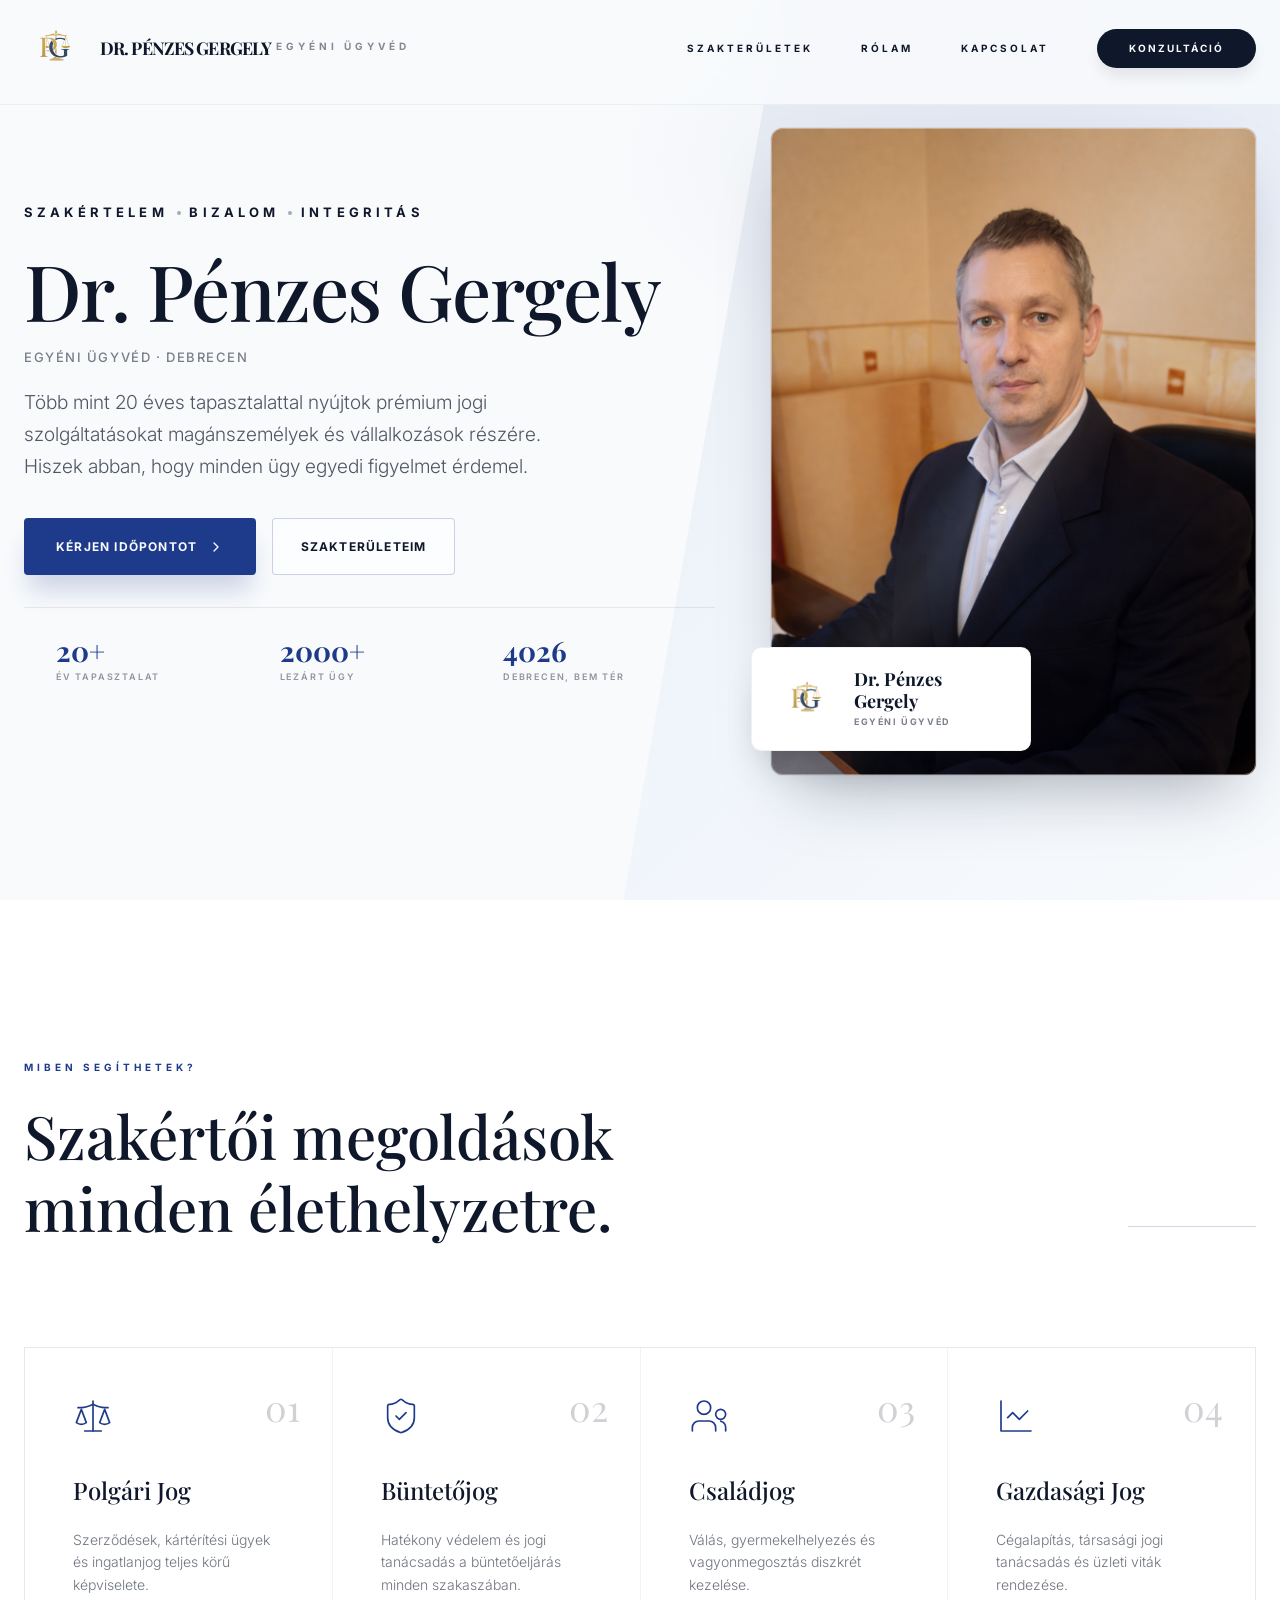
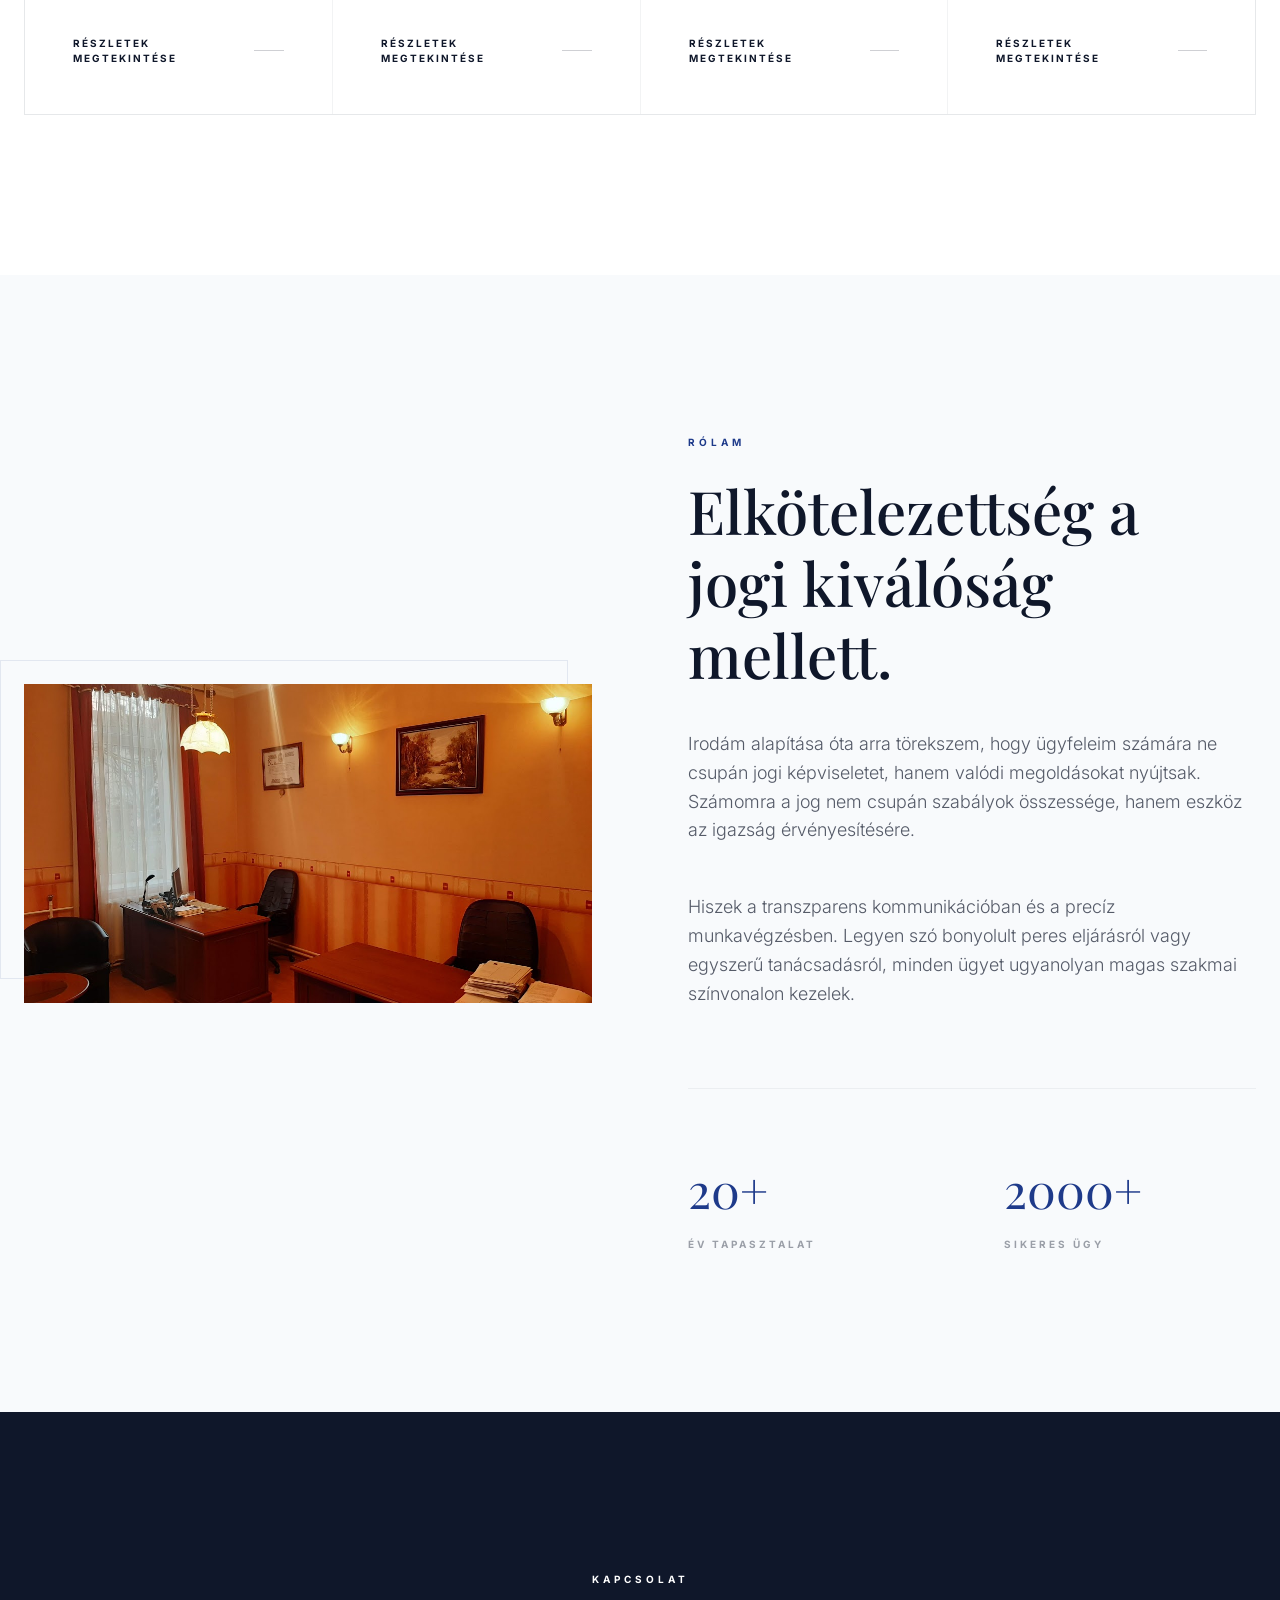
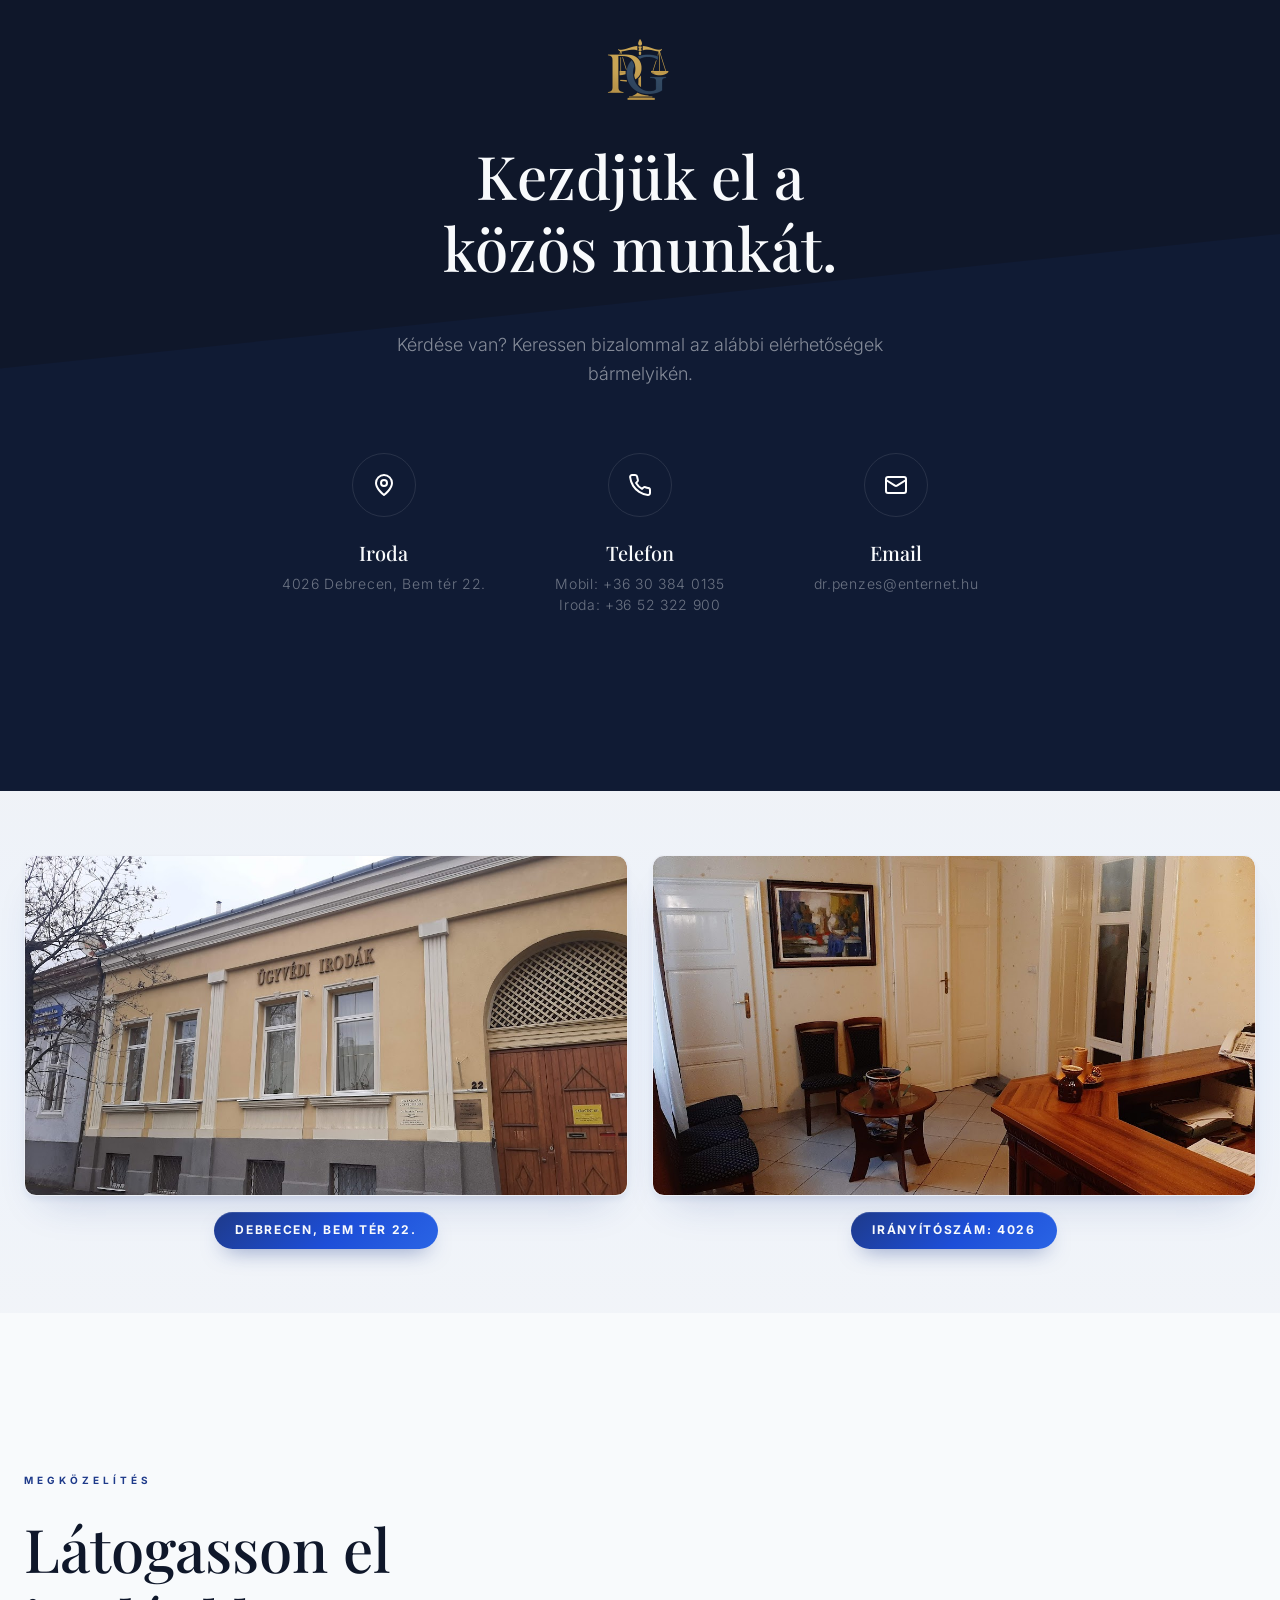
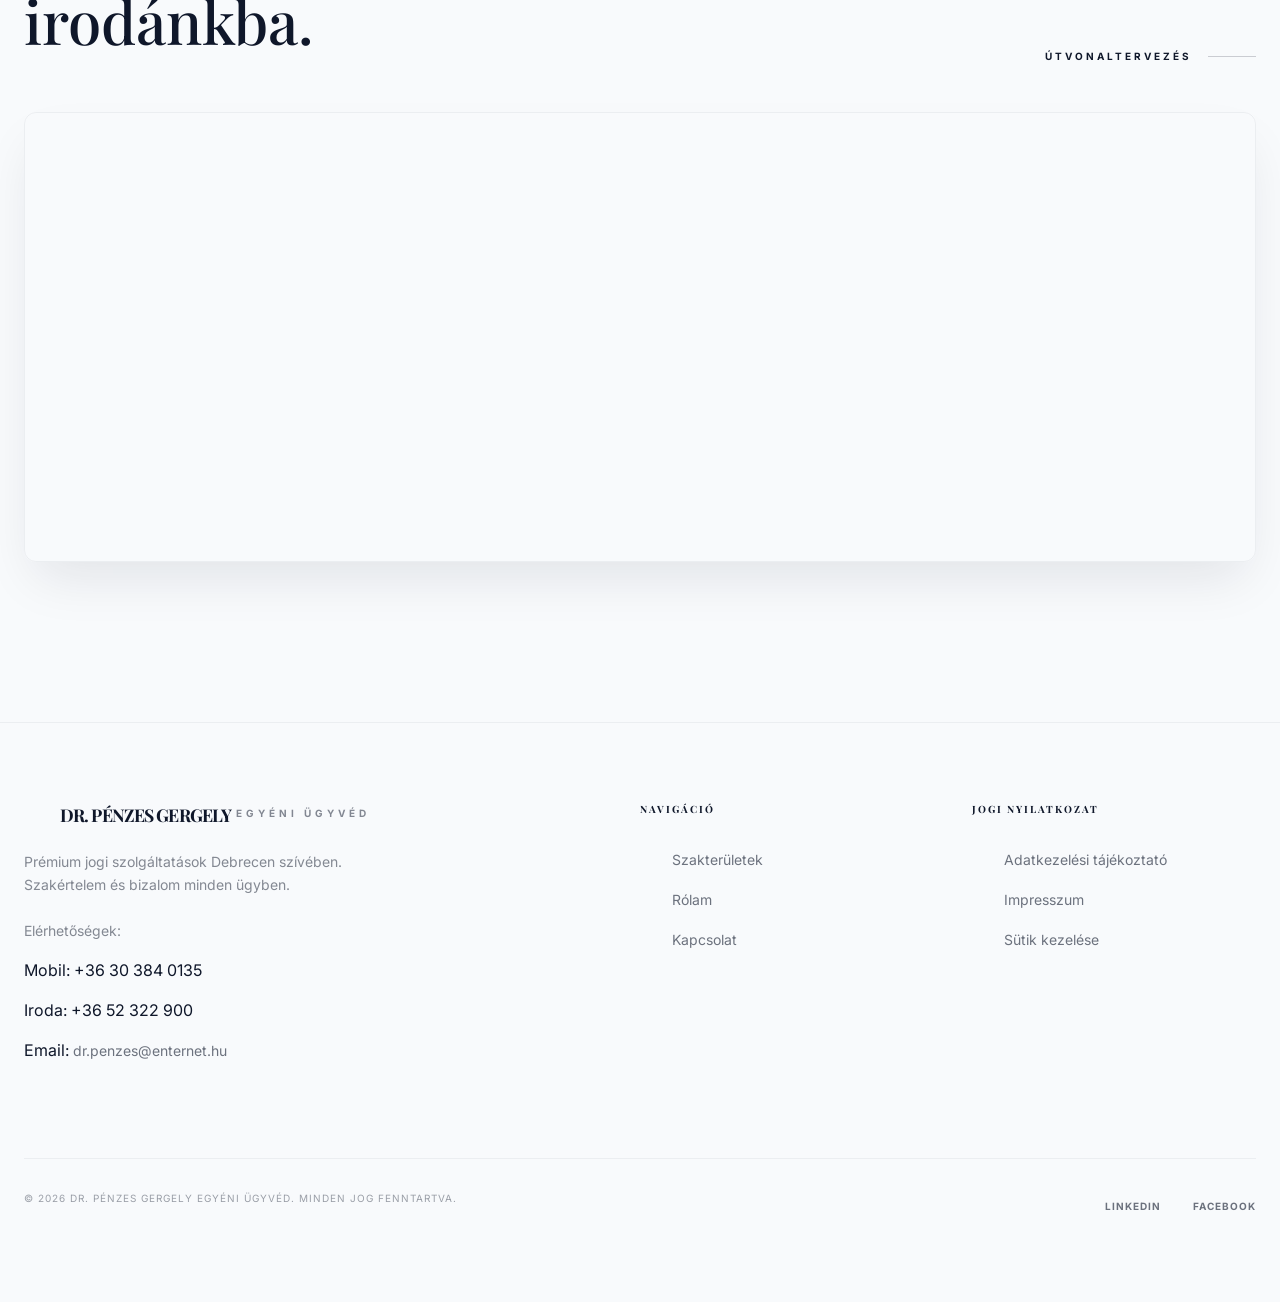
==== index.html @ ba93da78 "Update index.html" ====
<!doctype html>
<html lang="hu">

<head>
  <meta charset="UTF-8" />
  <meta name="viewport" content="width=device-width, initial-scale=1.0" />
  <title>Dr. Pénzes Gergely egyéni ügyvéd</title>
  <link rel="icon" type="image/x-icon" href="./img/favicon.png">
  <link href="https://cdn.jsdelivr.net/npm/bootstrap@5.3.8/dist/css/bootstrap.min.css" rel="stylesheet"
    integrity="sha384-sRIl4kxILFvY47J16cr9ZwB07vP4J8+LH7qKQnuqkuIAvNWLzeN8tE5YBujZqJLB" crossorigin="anonymous">
  <link rel="stylesheet" href="src/index.css">
</head>

<body>
  <nav class="navbar">
    <div class="container navbar-container">
      <a href="./index.html">
        <div class="logo">
          <div class="logo-icon">
            <img src="./img/logo.png" alt="" width="64px;" style="border-radius: 50px;">
          </div>
          <div class="logo-text">
            <span class="logo-name">Dr. Pénzes Gergely</span>
            <span class="logo-sub">Egyéni ügyvéd</span>
          </div>
        </div>
      </a>

      <!-- Desktop Menu -->
      <div class="nav-links">
        <a href="#szakterületek" class="nav-link">Szakterületek</a>
        <a href="#rólam" class="nav-link">Rólam</a>
        <a href="#kapcsolat" class="nav-link">Kapcsolat</a>
        <a href="#kapcsolat" class="btn-consult">Konzultáció</a>
      </div>

      <!-- Mobile Toggle -->
      <button type="button" id="mobile-menu-toggle" class="mobile-toggle" aria-controls="mobile-menu"
        aria-expanded="false" aria-label="Menü megnyitása">
        <span class="mobile-toggle-icons" aria-hidden="true">
          <svg id="menu-icon" xmlns="http://www.w3.org/2000/svg" width="24" height="24" viewBox="0 0 24 24" fill="none"
            stroke="currentColor" stroke-width="2" stroke-linecap="round" stroke-linejoin="round"
            class="lucide lucide-menu mobile-toggle-icon">
            <line x1="4" x2="20" y1="12" y2="12" />
            <line x1="4" x2="20" y1="6" y2="6" />
            <line x1="4" x2="20" y1="18" y2="18" />
          </svg>
          <svg id="close-icon" xmlns="http://www.w3.org/2000/svg" width="24" height="24" viewBox="0 0 24 24" fill="none"
            stroke="currentColor" stroke-width="2" stroke-linecap="round" stroke-linejoin="round"
            class="lucide lucide-x mobile-toggle-icon hidden">
            <path d="M18 6 6 18" />
            <path d="m6 6 12 12" />
          </svg>
        </span>
      </button>
    </div>

    <!-- Mobile Menu -->
    <div id="mobile-menu" class="mobile-menu" aria-label="Mobil navigáció">
      <a href="#szakterületek" class="mobile-nav-link">Szakterületek</a>
      <a href="#rólam" class="mobile-nav-link">Rólam</a>
      <a href="#kapcsolat" class="mobile-nav-link">Kapcsolat</a>
      <a href="#kapcsolat" class="btn-mobile-consult">Konzultáció</a>
    </div>
  </nav>

  <main>
    <!-- Hero -->
    <section class="hero" aria-labelledby="hero-heading">
      <div class="hero-bg-accent" aria-hidden="true"></div>
      <div class="hero-gradient" aria-hidden="true"></div>
      <div class="container hero-wrap">
        <div class="hero-grid">
          <div class="hero-content-inner">
            <span class="hero-tagline">
              <span class="hero-tagline-item">Szakértelem</span>
              <span class="hero-tagline-sep" aria-hidden="true"></span>
              <span class="hero-tagline-item">Bizalom</span>
              <span class="hero-tagline-sep" aria-hidden="true"></span>
              <span class="hero-tagline-item">Integritás</span>
            </span>
            <h1 class="hero-title" id="hero-heading">
              Dr. Pénzes Gergely
            </h1>
            <p class="hero-role">Egyéni ügyvéd · Debrecen</p>
            <p class="hero-desc">
              Több mint 20 éves tapasztalattal nyújtok prémium jogi szolgáltatásokat magánszemélyek és vállalkozások
              részére. Hiszek abban, hogy minden ügy egyedi figyelmet érdemel.
            </p>
            <div class="hero-actions">
              <a href="#kapcsolat" class="btn-primary">
                Kérjen időpontot
                <svg xmlns="http://www.w3.org/2000/svg" width="24" height="24" viewBox="0 0 24 24" fill="none"
                  stroke="currentColor" stroke-width="2" stroke-linecap="round" stroke-linejoin="round"
                  class="lucide lucide-chevron-right btn-primary-icon">
                  <path d="m9 18 6-6-6-6" />
                </svg>
              </a>
              <a href="#szakterületek" class="btn-secondary">Szakterületeim</a>
            </div>
            <ul class="hero-highlights">
              <li class="hero-highlight">
                <span class="hero-highlight-value">20+</span>
                <span class="hero-highlight-label">év tapasztalat</span>
              </li>
              <li class="hero-highlight">
                <span class="hero-highlight-value">2000+</span>
                <span class="hero-highlight-label">lezárt ügy</span>
              </li>
              <li class="hero-highlight">
                <span class="hero-highlight-value">4026</span>
                <span class="hero-highlight-label">Debrecen, Bem tér</span>
              </li>
            </ul>
          </div>

          <div class="hero-image-container reveal" style="transition-delay: 200ms;">
            <div class="hero-image-wrapper">
              <img class="hero-image" src="./img/kozeliuj.png" alt="Dr. Pénzes Gergely portré">
              <div class="hero-image-border" aria-hidden="true"></div>
              <div class="hero-image-shine" aria-hidden="true"></div>
            </div>
            <div class="hero-badge">
              <div aria-hidden="true">
                <img src="./img/logo.png" alt="logo" width="64px;">
              </div>
              <div class="hero-badge-text">
                <div class="badge-value">Dr. Pénzes Gergely</div>
                <div class="badge-label">Egyéni ügyvéd</div>
              </div>
            </div>
          </div>
        </div>
      </div>
    </section>

    <!-- Practice Areas -->
    <section id="szakterületek" class="section" style="background-color: var(--color-white);">
      <div class="container">
        <div class="section-header reveal">
          <div class="section-title-wrapper">
            <span class="section-tagline">Miben segíthetek?</span>
            <h2 class="section-title">Szakértői megoldások <br />minden élethelyzetre.</h2>
          </div>
          <div class="section-divider"></div>
        </div>

        <div class="grid-areas reveal">
          <!-- Polgári Jog -->
          <div class="area-card">
            <span class="area-number">01</span>
            <svg xmlns="http://www.w3.org/2000/svg" width="24" height="24" viewBox="0 0 24 24" fill="none"
              stroke="currentColor" stroke-width="1" stroke-linecap="round" stroke-linejoin="round" class="area-icon">
              <path d="m16 16 3-8 3 8c-.87.65-1.92 1-3 1s-2.13-.35-3-1Z" />
              <path d="m2 16 3-8 3 8c-.87.65-1.92 1-3 1s-2.13-.35-3-1Z" />
              <path d="M7 21h10" />
              <path d="M12 3v18" />
              <path d="M3 7h2c2 0 5-1 7-2 2 1 5 2 7 2h2" />
            </svg>
            <h3 class="area-title">Polgári Jog</h3>
            <p class="area-desc">Szerződések, kártérítési ügyek és ingatlanjog teljes körű képviselete.</p>
            <a href="#" class="area-link">
              Részletek megtekintése
              <div class="area-link-line"></div>
            </a>
          </div>
          <!-- Büntetőjog -->
          <div class="area-card">
            <span class="area-number">02</span>
            <svg xmlns="http://www.w3.org/2000/svg" width="24" height="24" viewBox="0 0 24 24" fill="none"
              stroke="currentColor" stroke-width="1" stroke-linecap="round" stroke-linejoin="round" class="area-icon">
              <path
                d="M20 13c0 5-3.5 7.5-7.66 8.95a1 1 0 0 1-.67-.01C7.5 20.5 4 18 4 13V6a1 1 0 0 1 1-1c2 0 4.5-1.2 6.24-2.72a1.17 1.17 0 0 1 1.52 0C14.51 3.81 17 5 19 5a1 1 0 0 1 1 1z" />
              <path d="m9 12 2 2 4-4" />
            </svg>
            <h3 class="area-title">Büntetőjog</h3>
            <p class="area-desc">Hatékony védelem és jogi tanácsadás a büntetőeljárás minden szakaszában.</p>
            <a href="#" class="area-link">
              Részletek megtekintése
              <div class="area-link-line"></div>
            </a>
          </div>
          <!-- Családjog -->
          <div class="area-card">
            <span class="area-number">03</span>
            <svg xmlns="http://www.w3.org/2000/svg" width="24" height="24" viewBox="0 0 24 24" fill="none"
              stroke="currentColor" stroke-width="1" stroke-linecap="round" stroke-linejoin="round" class="area-icon">
              <path d="M16 21v-2a4 4 0 0 0-4-4H6a4 4 0 0 0-4 4v2" />
              <circle cx="9" cy="7" r="4" />
              <path d="M22 21v-2a4 4 0 0 0-3-3.87" />
              <circle cx="19" cy="11" r="3" />
            </svg>
            <h3 class="area-title">Családjog</h3>
            <p class="area-desc">Válás, gyermekelhelyezés és vagyonmegosztás diszkrét kezelése.</p>
            <a href="#" class="area-link">
              Részletek megtekintése
              <div class="area-link-line"></div>
            </a>
          </div>
          <!-- Gazdasági Jog -->
          <div class="area-card">
            <span class="area-number">04</span>
            <svg xmlns="http://www.w3.org/2000/svg" width="24" height="24" viewBox="0 0 24 24" fill="none"
              stroke="currentColor" stroke-width="1" stroke-linecap="round" stroke-linejoin="round" class="area-icon">
              <path d="M3 3v18h18" />
              <path d="m19 9-5 5-4-4-3 3" />
            </svg>
            <h3 class="area-title">Gazdasági Jog</h3>
            <p class="area-desc">Cégalapítás, társasági jogi tanácsadás és üzleti viták rendezése.</p>
            <a href="#" class="area-link">
              Részletek megtekintése
              <div class="area-link-line"></div>
            </a>
          </div>
        </div>
      </div>
    </section>

    <!-- About -->
    <section id="rólam" class="section">
      <div class="container">
        <div class="about-grid">
          <div class="about-image-container reveal">
            <div class="about-image-wrapper">
              <img src="./img/iroda1.jpg" alt="Bem tér 22.">
            </div>
            <div class="about-image-frame"></div>
          </div>

          <div class="reveal" style="transition-delay: 200ms;">
            <span class="section-tagline">Rólam</span>
            <h2 class="section-title" style="margin-bottom: 2.5rem;">
              Elkötelezettség a <br />
              <span class="italic">jogi kiválóság</span> mellett.
            </h2>
            <div
              style="display: flex; flex-direction: column; gap: 2rem; color: rgba(15, 23, 42, 0.7); font-weight: 300; line-height: 1.6; font-size: 1.125rem;">
              <p>
                Irodám alapítása óta arra törekszem, hogy ügyfeleim számára ne csupán jogi képviseletet, hanem valódi
                megoldásokat nyújtsak. Számomra a jog nem csupán szabályok összessége, hanem eszköz az igazság
                érvényesítésére.
              </p>
              <p>
                Hiszek a transzparens kommunikációban és a precíz munkavégzésben. Legyen szó bonyolult peres eljárásról
                vagy egyszerű tanácsadásról, minden ügyet ugyanolyan magas szakmai színvonalon kezelek.
              </p>
            </div>

            <div class="about-stats">
              <div>
                <div class="stat-value">20+</div>
                <div class="stat-label">Év tapasztalat</div>
              </div>
              <div>
                <div class="stat-value">2000+</div>
                <div class="stat-label">Sikeres ügy</div>
              </div>
            </div>
          </div>
        </div>
      </div>
    </section>

    <!-- Contact -->
    <section id="kapcsolat" class="section contact">
      <div class="contact-bg-accent"></div>
      <div class="container contact-content">
        <div class="reveal">
          <span class="section-tagline" style="color: #fff;">Kapcsolat</span>
          <img src="./img/logo.png" alt="logo" style="width:128px; margin: auto;">
          <h2 class="section-title" style="margin-bottom: 3rem; color: var(--color-paper);">Kezdjük el a <br /><span
              class="italic">közös munkát.</span></h2>
          <p
            style="color: rgba(248, 250, 252, 0.5); margin-bottom: 4rem; font-weight: 300; font-size: 1.125rem; line-height: 1.6; max-width: 32rem; margin-left: auto; margin-right: auto;">
            Kérdése van? Keressen bizalommal az alábbi elérhetőségek bármelyikén.
          </p>

          <div class="contact-grid">
            <div class="contact-item">
              <div class="contact-icon-wrapper">
                <svg xmlns="http://www.w3.org/2000/svg" width="24" height="24" viewBox="0 0 24 24" fill="none"
                  stroke="currentColor" stroke-width="2" stroke-linecap="round" stroke-linejoin="round"
                  class="contact-icon">
                  <path d="M20 10c0 6-8 12-8 12s-8-6-8-12a8 8 0 0 1 16 0Z" />
                  <circle cx="12" cy="10" r="3" />
                </svg>
              </div>
              <div>
                <h4 class="contact-label">Iroda</h4>
                <p class="contact-value">4026 Debrecen, Bem tér 22.</p>
              </div>
            </div>
            <div class="contact-item">
              <div class="contact-icon-wrapper">
                <svg xmlns="http://www.w3.org/2000/svg" width="24" height="24" viewBox="0 0 24 24" fill="none"
                  stroke="currentColor" stroke-width="2" stroke-linecap="round" stroke-linejoin="round"
                  class="contact-icon">
                  <path
                    d="M22 16.92v3a2 2 0 0 1-2.18 2 19.79 19.79 0 0 1-8.63-3.07 19.5 19.5 0 0 1-6-6 19.79 19.79 0 0 1-3.07-8.67A2 2 0 0 1 4.11 2h3a2 2 0 0 1 2 1.72 12.84 12.84 0 0 0 .7 2.81 2 2 0 0 1-.45 2.11L8.09 9.91a16 16 0 0 0 6 6l1.27-1.27a2 2 0 0 1 2.11-.45 12.84 12.84 0 0 0 2.81.7A2 2 0 0 1 22 16.92z" />
                </svg>
              </div>
              <div>
                <h4 class="contact-label">Telefon</h4>
                <p class="contact-value">Mobil: +36 30 384 0135 Iroda: +36 52 322 900</p>
              </div>
            </div>
            <div class="contact-item">
              <div class="contact-icon-wrapper">
                <svg xmlns="http://www.w3.org/2000/svg" width="24" height="24" viewBox="0 0 24 24" fill="none"
                  stroke="currentColor" stroke-width="2" stroke-linecap="round" stroke-linejoin="round"
                  class="contact-icon">
                  <rect width="20" height="16" x="2" y="4" rx="2" />
                  <path d="m22 7-8.97 5.7a1.94 1.94 0 0 1-2.06 0L2 7" />
                </svg>
              </div>
              <div>
                <h4 class="contact-label">Email</h4>
                <p class="contact-value"><a href="mailto:dr.penzes@enternet.hu" class="contact-link">dr.penzes@enternet.hu</a></p>
              </div>
            </div>
          </div>
        </div>
      </div>
    </section>

    <section class="section office-gallery reveal" id="tovabbikepek">
      <div class="container">
        <div class="row g-3 g-md-4">
          <div class="col-12 col-md-6">
            <div class="office-gallery-card">
              <div class="office-gallery-media">
                <img src="./img/iroda3.jpg" alt="Iroda – Debrecen, Bem tér 22.">
              </div>
              <p class="office-gallery-caption">Debrecen, Bem tér 22.</p>
            </div>
          </div>
          <div class="col-12 col-md-6">
            <div class="office-gallery-card">
              <div class="office-gallery-media">
                <img src="./img/iroda2.jpg" alt="Iroda belső">
              </div>
              <p class="office-gallery-caption">Irányítószám: 4026</p>
            </div>
          </div>
        </div>
      </div>
    </section>

    <!-- Google Maps -->
    <section class="section reveal">
      <div class="container">
        <div class="maps-header">
          <div style="max-width: 32rem;">
            <span class="section-tagline">Megközelítés</span>
            <h2 class="section-title">Látogasson el <br />irodánkba.</h2>
          </div>
          <a href="https://www.google.com/maps/dir/?api=1&destination=Debrecen,+Bem+tér+22,+4026" target="_blank"
            class="maps-link">
            Útvonaltervezés
            <div class="maps-link-line"></div>
          </a>
        </div>

        <div class="map-wrapper">
          <iframe
            src="https://www.google.com/maps/embed?pb=!1m18!1m12!1m3!1d2694.135017415178!2d21.62345678901234!3d47.54123456789012!2m3!1f0!2f0!3f0!3m2!1i1024!2i768!4f13.1!3m3!1m2!1s0x47470e6789abcdef%3A0x123456789abcdef!2zRGVicmVjZW4sIEJlbSB0w6lyIDIyLCA0MDI2!5e0!3m2!1shu!2shu!4v1711554258000"
            width="100%" height="100%" style="border:0;" allowfullscreen="" loading="lazy"
            referrerpolicy="no-referrer-when-downgrade">
          </iframe>
        </div>
      </div>
    </section>
  </main>

  <footer class="footer">
    <div class="container">
      <div class="footer-grid">
        <div>
          <div class="logo">
            <div class="logo-icon">
              <svg xmlns="http://www.w3.org/2000/svg" width="24" height="24" viewBox="0 0 24 24" fill="none"
                stroke="currentColor" stroke-width="2" stroke-linecap="round" stroke-linejoin="round"
                class="lucide lucide-scale" style="width: 1.5rem; height: 1.5rem; color: var(--color-paper);">
                <path d="m16 16 3-8 3 8c-.87.65-1.92 1-3 1s-2.13-.35-3-1Z" />
                <path d="m2 16 3-8 3 8c-.87.65-1.92 1-3 1s-2.13-.35-3-1Z" />
                <path d="M7 21h10" />
                <path d="M12 3v18" />
                <path d="M3 7h2c2 0 5-1 7-2 2 1 5 2 7 2h2" />
              </svg>
            </div>
            <div class="logo-text">
              <span class="logo-name">Dr. Pénzes Gergely</span>
              <span class="logo-sub">Egyéni ügyvéd</span>
            </div>
          </div>
          <p class="footer-logo-desc">
            Prémium jogi szolgáltatások Debrecen szívében. Szakértelem és bizalom minden ügyben.
          </p>

          <p class="footer-logo-desc">Elérhetőségek:</p>
          <p>Mobil: +36 30 384 0135</p>
          <p>Iroda: +36 52 322 900</p>
          <p>Email: <a href="mailto:dr.penzes@enternet.hu" class="footer-link">dr.penzes@enternet.hu</a></p>
        </div>

        <div>
          <h4 class="footer-title">Navigáció</h4>
          <ul class="footer-links">
            <li><a href="#szakterületek" class="footer-link">Szakterületek</a></li>
            <li><a href="#rólam" class="footer-link">Rólam</a></li>
            <li><a href="#kapcsolat" class="footer-link">Kapcsolat</a></li>
          </ul>
        </div>

        <div>
          <h4 class="footer-title">Jogi nyilatkozat</h4>
          <ul class="footer-links">
            <li><a href="src/adatvedelem.html" class="footer-link">Adatkezelési tájékoztató</a></li>
            <li><a href="src/impresszum.html" class="footer-link">Impresszum</a></li>
            <li><a href="#" class="footer-link">Sütik kezelése</a></li>
          </ul>
        </div>
      </div>

      <div class="footer-bottom">
        <p class="copyright">© 2026 Dr. Pénzes Gergely Egyéni ügyvéd. Minden jog fenntartva.</p>
        <div class="social-links">
          <a href="#" class="social-link">LinkedIn</a>
          <a href="#" class="social-link">Facebook</a>
        </div>
      </div>
    </div>
  </footer>

  <script type="module" src="./src/script.js"></script>
</body>

</html>
---- src/index.css ----
@import url('https://fonts.googleapis.com/css2?family=Inter:wght@300;400;500;600&family=Playfair+Display:ital,wght@0,400;0,700;1,400&display=swap');

:root {
  --font-sans: "Inter", ui-sans-serif, system-ui, sans-serif;
  --font-serif: "Playfair Display", serif;

  --color-primary: #1E3A8A;
  --color-accent: #3B82F6;
  --color-paper: #F8FAFC;
  --color-dark: #0F172A;
  --color-white: #FFFFFF;

  --max-width: 1280px;
  --transition: all 0.5s cubic-bezier(0.4, 0, 0.2, 1);

  /* Fix navbar: hero és horgonyok mindig a menü alatt kezdődjenek */
  --nav-height: 4rem;
  --hero-below-nav: calc(env(safe-area-inset-top, 0px) + var(--nav-height) + 1.75rem);
  --scroll-anchor-offset: calc(env(safe-area-inset-top, 0px) + var(--nav-height) + 0.75rem);
}

@media (min-width: 768px) {
  :root {
    --nav-height: 6rem;
    --hero-below-nav: calc(env(safe-area-inset-top, 0px) + var(--nav-height) + 2rem);
  }
}

* {
  margin: 0;
  padding: 0;
  box-sizing: border-box;
}

body {
  background-color: var(--color-paper);
  color: var(--color-dark);
  font-family: var(--font-sans);
  line-height: 1.5;
  -webkit-font-smoothing: antialiased;
}

html {
  scroll-padding-top: var(--scroll-anchor-offset);
}

html, body {
  overflow-x: hidden;
  width: 100%;
  position: relative;
}

h1, h2, h3, h4, h5, h6 {
  font-family: var(--font-serif);
}

a {
  text-decoration: none;
  color: inherit;
}

img {
  max-width: 100%;
  display: block;
}

.container {
  width: 100%;
  max-width: var(--max-width);
  margin: 0 auto;
  padding: 0 1.5rem;
}

/* Navigation */
.navbar {
  position: fixed;
  top: 0;
  left: 0;
  width: 100%;
  z-index: 1000;
  padding-top: env(safe-area-inset-top, 0px);
  background-color: rgba(248, 250, 252, 0.9);
  backdrop-filter: blur(20px);
  border-bottom: 1px solid rgba(15, 23, 42, 0.05);
}

.navbar-container {
  height: var(--nav-height);
  display: flex;
  align-items: center;
  justify-content: space-between;
}

.logo {
  display: flex;
  align-items: center;
  gap: 0.75rem;
  cursor: pointer;
}

.logo-icon {
  display: flex;
  align-items: center;
  justify-content: center;
  border-radius: 2px;
  transition: var(--transition);
}

.logo-text {
  display: flex;
}

.logo-name {
  font-size: 0.9rem;
  font-family: var(--font-serif);
  font-weight: 700;
  letter-spacing: -0.05em;
  line-height: 1;
  text-transform: uppercase;
}

@media (min-width: 480px) {
  .logo-name {
    font-size: 1.2rem;
  }
}

.logo-sub {
  font-size: 10px;
  text-transform: uppercase;
  letter-spacing: 0.4em;
  opacity: 0.5;
  font-weight: 700;
  margin-left: 5px;
  display: none;
}

@media (min-width: 480px) {
  .logo-sub { display: inline; }
  .logo-name { font-size: 1.1rem; }
}

.nav-links {
  display: none;
  align-items: center;
  gap: 3rem;
}

@media (min-width: 768px) {
  .nav-links {
    display: flex;
  }
}

.nav-link {
  font-size: 10px;
  text-transform: uppercase;
  letter-spacing: 0.3em;
  font-weight: 700;
  position: relative;
  transition: color 0.3s;
}

.nav-link:hover {
  color: var(--color-primary);
}

.nav-link::after {
  content: '';
  position: absolute;
  bottom: -4px;
  left: 0;
  width: 0;
  height: 1px;
  background-color: var(--color-primary);
  transition: width 0.3s;
}

.nav-link:hover::after {
  width: 100%;
}

.btn-consult {
  border-radius: 50px;
  background-color: var(--color-dark);
  color: var(--color-paper);
  padding: 0.75rem 2rem;
  font-size: 10px;
  text-transform: uppercase;
  letter-spacing: 0.2em;
  font-weight: 700;
  transition: var(--transition);
  box-shadow: 0 10px 15px -3px rgba(15, 23, 42, 0.1);
}

.btn-consult:hover {
  background-color: var(--color-primary);
  transform: scale(1.05);
  box-shadow: 0 20px 25px -5px rgba(30, 58, 138, 0.2);
}

/* Hero Section */
.hero {
  position: relative;
  overflow-x: hidden;
  overflow-y: visible;
  min-height: auto;
  padding-top: var(--hero-below-nav);
  padding-bottom: 3.5rem;
  isolation: isolate;
}

@media (min-width: 768px) {
  .hero {
    min-height: min(100vh, 900px);
    padding-top: var(--hero-below-nav);
    padding-bottom: 4rem;
    display: flex;
    align-items: flex-start;
  }
}

.hero-bg-accent {
  position: absolute;
  top: 0;
  right: 0;
  width: min(55vw, 720px);
  height: 100%;
  background: linear-gradient(
    135deg,
    rgba(30, 58, 138, 0.07) 0%,
    rgba(59, 130, 246, 0.04) 50%,
    transparent 100%
  );
  transform: skewX(-10deg) translateX(18%);
  pointer-events: none;
  z-index: 0;
}

.hero-gradient {
  position: absolute;
  inset: 0;
  /* A szövegsáv bal oldalán maradjon világos; a folt a jobb+felső részen legyen */
  background: radial-gradient(
    ellipse 70% 50% at 82% 18%,
    rgba(30, 58, 138, 0.06) 0%,
    transparent 50%
  );
  pointer-events: none;
  z-index: 0;
}

.hero-wrap {
  position: relative;
  z-index: 1;
}

.hero-grid {
  display: grid;
  gap: 2.5rem;
  align-items: center;
}

@media (min-width: 1024px) {
  .hero-grid {
    grid-template-columns: repeat(12, 1fr);
    gap: 2rem 3rem;
    align-items: center;
  }

  .hero-content-inner {
    grid-column: 1 / span 7;
    padding-right: 0.5rem;
  }

  .hero-image-container {
    grid-column: 8 / span 5;
  }
}

.hero-tagline {
  display: flex;
  flex-wrap: wrap;
  align-items: center;
  gap: 0.45rem 0.5rem;
  row-gap: 0.35rem;
  font-size: clamp(0.6875rem, 0.65rem + 0.35vw, 0.8125rem);
  font-weight: 700;
  text-transform: uppercase;
  letter-spacing: 0.18em;
  line-height: 1.45;
  color: var(--color-dark);
  margin-top: 0.5rem;
  margin-bottom: 1.25rem;
  position: relative;
  z-index: 2;
  max-width: 100%;
  -webkit-text-size-adjust: 100%;
}

.hero-tagline-item {
  white-space: nowrap;
  opacity: 1;
  color: inherit;
}

.hero-tagline-sep {
  width: 4px;
  height: 4px;
  border-radius: 50%;
  background: rgba(15, 23, 42, 0.35);
  flex-shrink: 0;
  align-self: center;
}

@media (min-width: 480px) {
  .hero-tagline {
    letter-spacing: 0.26em;
    gap: 0.55rem 0.55rem;
  }
}

@media (min-width: 1024px) {
  .hero-tagline {
    margin-top: 0;
    margin-bottom: 1.75rem;
    letter-spacing: 0.32em;
  }
}

.hero-title {
  font-size: clamp(2rem, 6vw + 0.5rem, 5.5rem);
  line-height: 1.05;
  letter-spacing: -0.02em;
  word-wrap: break-word;
  max-width: 16ch;
}

@media (min-width: 1024px) {
  .hero-title {
    max-width: none;
    font-size: clamp(3.25rem, 4.2vw + 1.5rem, 6.25rem);
  }
}

.hero-title-accent {
  display: block;
  font-style: italic;
  font-weight: 400;
  color: rgba(30, 58, 138, 0.92);
  margin-top: 0.15em;
}

@media (min-width: 640px) {
  .hero-title-accent {
    display: inline;
    margin-top: 0;
  }
}

.hero-title .italic {
  font-style: italic;
  color: rgba(30, 58, 138, 0.8);
}

.hero-role {
  font-size: 0.9375rem;
  font-weight: 500;
  color: rgba(15, 23, 42, 0.55);
  margin-top: 1rem;
  margin-bottom: 1.25rem;
  letter-spacing: 0.06em;
  text-transform: uppercase;
}

@media (min-width: 768px) {
  .hero-role {
    font-size: 0.8125rem;
    letter-spacing: 0.12em;
  }
}

.hero-desc {
  font-size: clamp(1rem, 0.5vw + 0.95rem, 1.2rem);
  color: rgba(15, 23, 42, 0.72);
  margin-bottom: 2rem;
  line-height: 1.65;
  font-weight: 300;
  max-width: 36rem;
}

@media (min-width: 1024px) {
  .hero-desc {
    margin-bottom: 2.25rem;
  }
}

.hero-highlights {
  list-style: none;
  display: grid;
  grid-template-columns: 1fr;
  gap: 1rem;
  margin-top: 2rem;
  padding-top: 1.75rem;
  border-top: 1px solid rgba(15, 23, 42, 0.08);
}

@media (min-width: 480px) {
  .hero-highlights {
    grid-template-columns: repeat(3, 1fr);
    gap: 1rem 0.75rem;
  }
}

.hero-highlight {
  display: flex;
  flex-direction: column;
  gap: 0.2rem;
}

.hero-highlight-value {
  font-family: var(--font-serif);
  font-size: 1.5rem;
  font-weight: 700;
  color: var(--color-primary);
  line-height: 1.1;
}

@media (min-width: 640px) {
  .hero-highlight-value {
    font-size: 1.75rem;
  }
}

.hero-highlight-label {
  font-size: 9px;
  text-transform: uppercase;
  letter-spacing: 0.2em;
  font-weight: 600;
  color: rgba(15, 23, 42, 0.45);
}

.hero-actions {
  display: flex;
  flex-direction: column;
  gap: 0.75rem;
  width: 100%;
}

@media (min-width: 520px) {
  .hero-actions {
    flex-direction: row;
    flex-wrap: wrap;
    align-items: stretch;
    gap: 1rem;
  }
}

.btn-primary-icon {
  width: 1rem;
  height: 1rem;
  flex-shrink: 0;
}

.btn-primary {
  background-color: var(--color-primary);
  color: var(--color-paper);
  padding: 1.1rem 1.75rem;
  font-size: 0.75rem;
  text-transform: uppercase;
  letter-spacing: 0.1em;
  font-weight: 700;
  display: inline-flex;
  align-items: center;
  justify-content: center;
  gap: 0.65rem;
  border-radius: 4px;
  transition: var(--transition);
  box-shadow: 0 20px 25px -5px rgba(30, 58, 138, 0.2);
}

@media (min-width: 520px) {
  .btn-primary {
    padding: 1.15rem 2rem;
  }
}

.btn-primary:hover {
  background-color: var(--color-dark);
  transform: translateY(-4px) scale(1.02);
}

.btn-secondary {
  border: 1px solid rgba(30, 58, 138, 0.22);
  border-radius: 4px;
  padding: 1.1rem 1.5rem;
  font-size: 0.75rem;
  text-transform: uppercase;
  letter-spacing: 0.1em;
  font-weight: 700;
  transition: var(--transition);
  text-align: center;
  background: rgba(255, 255, 255, 0.55);
  backdrop-filter: blur(8px);
}

@media (min-width: 520px) {
  .btn-secondary {
    padding: 1.15rem 1.75rem;
  }
}

.btn-secondary:hover {
  border-color: var(--color-primary);
  background: rgba(30, 58, 138, 0.04);
  color: var(--color-primary);
  transform: translateY(-2px);
}

.hero-image-container {
  position: relative;
  margin-top: 0.5rem;
  max-width: 420px;
  margin-left: auto;
  margin-right: auto;
}

@media (min-width: 1024px) {
  .hero-image-container {
    margin-top: 0;
    max-width: none;
    margin-left: 0;
    margin-right: 0;
  }
}

.hero-image-wrapper {
  position: relative;
  aspect-ratio: 3 / 4;
  overflow: hidden;
  border-radius: 12px;
  box-shadow:
    0 32px 64px -24px rgba(15, 23, 42, 0.35),
    0 0 0 1px rgba(15, 23, 42, 0.06);
}

.hero-image {
  width: 100%;
  height: 100%;
  object-fit: cover;
  object-position: center top;
  transition: transform 1.4s cubic-bezier(0.33, 1, 0.68, 1);
}

.hero-image-wrapper:hover .hero-image {
  transform: scale(1.04);
}

.hero-image-border {
  position: absolute;
  inset: 0;
  border: 1px solid rgba(255, 255, 255, 0.35);
  border-radius: inherit;
  pointer-events: none;
}

.hero-image-shine {
  position: absolute;
  inset: 0;
  background: linear-gradient(
    125deg,
    transparent 40%,
    rgba(255, 255, 255, 0.12) 50%,
    transparent 60%
  );
  pointer-events: none;
  opacity: 0.85;
}

.hero-badge {
  display: flex;
  align-items: center;
  gap: 1rem;
  position: relative;
  margin-top: -2.5rem;
  margin-left: 1rem;
  margin-right: 1rem;
  z-index: 2;
  background-color: var(--color-white);
  padding: 1rem 1.25rem;
  border-radius: 10px;
  box-shadow: 0 22px 40px -20px rgba(15, 23, 42, 0.35);
  border: 1px solid rgba(15, 23, 42, 0.06);
}

@media (min-width: 1024px) {
  .hero-badge {
    position: absolute;
    bottom: 1.5rem;
    left: -1.25rem;
    right: auto;
    margin: 0;
    max-width: min(100%, 280px);
    padding: 1.25rem 1.5rem;
  }
}

.badge-icon {
  flex-shrink: 0;
  width: 2.75rem;
  height: 2.75rem;
  display: flex;
  align-items: center;
  justify-content: center;
}

.hero-badge-text {
  min-width: 0;
}

.badge-value {
  font-size: 1rem;
  font-family: var(--font-serif);
  font-weight: 700;
  color: var(--color-dark);
  line-height: 1.2;
  margin-bottom: 0.2rem;
}

@media (min-width: 480px) {
  .badge-value {
    font-size: 1.125rem;
  }
}

.badge-label {
  font-size: 9px;
  text-transform: uppercase;
  letter-spacing: 0.18em;
  opacity: 0.55;
  font-weight: 700;
}

/* Practice Areas */
.section {
  padding: 5rem 0;
}

@media (min-width: 768px) {
  .section {
    padding: 10rem 0;
  }
}

.section-header {
  display: flex;
  flex-direction: column;
  margin-bottom: 6rem;
  gap: 2rem;
}

@media (min-width: 768px) {
  .section-header {
    flex-direction: row;
    align-items: flex-end;
    justify-content: space-between;
  }
}

.section-title-wrapper {
  max-width: 42rem;
}

.section-tagline {
  color: var(--color-primary);
  text-transform: uppercase;
  letter-spacing: 0.4em;
  font-size: 10px;
  font-weight: 700;
  margin-bottom: 1.5rem;
  display: block;
}

.section-title {
  font-size: 1.75rem;
  line-height: 1.2;
}

@media (min-width: 480px) {
  .section-title {
    font-size: 2.25rem;
  }
}

@media (min-width: 640px) {
  .section-title {
    font-size: 3rem;
  }
}

@media (min-width: 768px) {
  .section-title {
    font-size: 3.75rem;
  }
}

.section-divider {
  width: 8rem;
  height: 1px;
  background-color: rgba(30, 58, 138, 0.2);
  display: none;
  margin-bottom: 1.5rem;
}

@media (min-width: 768px) {
  .section-divider {
    display: block;
  }
}

.grid-areas {
  display: grid;
  gap: 1px;
  background-color: rgba(15, 23, 42, 0.05);
  border: 1px solid rgba(15, 23, 42, 0.05);
}

@media (min-width: 768px) {
  .grid-areas {
    grid-template-columns: repeat(2, 1fr);
  }
}

@media (min-width: 1024px) {
  .grid-areas {
    grid-template-columns: repeat(4, 1fr);
  }
}

.area-card {
  padding: 2rem;
  background-color: var(--color-white);
  transition: var(--transition);
  position: relative;
}

@media (min-width: 640px) {
  .area-card {
    padding: 3rem;
  }
}

.area-card:hover {
  background-color: rgba(30, 58, 138, 0.02);
}

.area-number {
  position: absolute;
  top: 2rem;
  right: 2rem;
  font-size: 2.25rem;
  font-family: var(--font-serif);
  color: rgba(15, 23, 42, 0.2);
  transition: color 0.5s;
}

.area-card:hover .area-number {
  color: rgba(30, 58, 138, 0.3);
}

.area-icon {
  width: 2.5rem;
  height: 2.5rem;
  color: var(--color-primary);
  margin-bottom: 2.5rem;
}

.area-title {
  font-size: 1.5rem;
  font-family: var(--font-serif);
  margin-bottom: 1.5rem;
  transition: transform 0.5s;
}

.area-card:hover .area-title {
  transform: translateX(0.5rem);
}

.area-desc {
  color: rgba(15, 23, 42, 0.6);
  font-size: 0.875rem;
  line-height: 1.6;
  margin-bottom: 2.5rem;
  font-weight: 300;
}

.area-link {
  font-size: 10px;
  text-transform: uppercase;
  letter-spacing: 0.2em;
  font-weight: 700;
  display: flex;
  align-items: center;
  gap: 0.75rem;
  transition: color 0.3s;
}

.area-card:hover .area-link {
  color: var(--color-primary);
}

.area-link-line {
  width: 2rem;
  height: 1px;
  background-color: rgba(15, 23, 42, 0.2);
  transition: all 0.5s;
}

.area-card:hover .area-link-line {
  width: 3rem;
  background-color: var(--color-primary);
}

/* About Section */
.about-grid {
  display: grid;
  gap: 6rem;
  align-items: center;
}

@media (min-width: 1024px) {
  .about-grid {
    grid-template-columns: repeat(2, 1fr);
  }
}

.about-image-container {
  position: relative;
}

.about-image-wrapper {
  position: relative;
  z-index: 10;
  overflow: hidden;
}

.about-image {
  width: 100%;
  aspect-ratio: 4/5;
  object-fit: cover;
  transition: transform 1s;
}

.about-image-wrapper:hover .about-image {
  transform: scale(1.05);
}

.about-image-frame {
  position: absolute;
  top: -1.5rem;
  left: -1.5rem;
  width: 100%;
  height: 100%;
  border: 1px solid rgba(30, 58, 138, 0.1);
  z-index: -1;
}

.about-stats {
  display: grid;
  grid-template-columns: 1fr;
  gap: 2rem;
  margin-top: 4rem;
  padding-top: 4rem;
  border-top: 1px solid rgba(15, 23, 42, 0.05);
}

@media (min-width: 480px) {
  .about-stats {
    grid-template-columns: repeat(2, 1fr);
  }
}

@media (min-width: 768px) {
  .about-stats {
    gap: 4rem;
  }
}

.stat-value {
  font-size: 3rem;
  font-family: var(--font-serif);
  color: var(--color-primary);
  margin-bottom: 0.75rem;
}

.stat-label {
  font-size: 10px;
  text-transform: uppercase;
  letter-spacing: 0.3em;
  font-weight: 700;
  opacity: 0.4;
}

/* Contact Section */
.contact {
  background-color: var(--color-dark);
  color: var(--color-paper);
  position: relative;
  overflow: hidden;
}

.contact-bg-accent {
  position: absolute;
  top: 0;
  right: 0;
  width: 100%;
  height: 100%;
  background-color: rgba(30, 58, 138, 0.1);
  transform: skewY(-6deg) translateY(50%);
}

.contact-content {
  max-width: 48rem;
  margin: 0 auto;
  text-align: center;
  position: relative;
  z-index: 10;
}

.contact-grid {
  display: grid;
  gap: 3rem;
  margin-top: 4rem;
}

@media (min-width: 640px) {
  .contact-grid {
    grid-template-columns: repeat(2, 1fr);
  }
}

@media (min-width: 1024px) {
  .contact-grid {
    grid-template-columns: repeat(3, 1fr);
  }
}

.contact-item {
  display: flex;
  flex-direction: column;
  align-items: center;
  gap: 1.5rem;
}

.contact-icon-wrapper {
  width: 4rem;
  height: 4rem;
  border-radius: 50%;
  border: 1px solid rgba(248, 250, 252, 0.1);
  display: flex;
  align-items: center;
  justify-content: center;
  transition: border-color 0.5s;
}

.contact-item:hover .contact-icon-wrapper {
  border-color: rgba(30, 58, 138, 0.5);
}

.contact-icon {
  width: 1.5rem;
  height: 1.5rem;
  color: #fff;
}

.contact-label {
  font-family: var(--font-serif);
  font-size: 1.25rem;
  margin-bottom: 0.5rem;
}

.contact-value {
  color: rgba(248, 250, 252, 0.4);
  font-size: 0.875rem;
  font-weight: 300;
  letter-spacing: 0.05em;
  word-wrap: break-word;
  overflow-wrap: anywhere;
}

/* Maps Section */
.maps-header {
  display: flex;
  flex-direction: column;
  margin-bottom: 3rem;
  gap: 2rem;
}

@media (min-width: 768px) {
  .maps-header {
    flex-direction: row;
    align-items: flex-end;
    justify-content: space-between;
  }
}

.maps-link {
  display: flex;
  align-items: center;
  gap: 1rem;
  font-size: 10px;
  text-transform: uppercase;
  letter-spacing: 0.3em;
  font-weight: 700;
  transition: color 0.5s;
}

.maps-link:hover {
  color: var(--color-primary);
}

.maps-link-line {
  width: 3rem;
  height: 1px;
  background-color: rgba(15, 23, 42, 0.2);
  transition: all 0.5s;
}

.maps-link:hover .maps-link-line {
  width: 5rem;
  background-color: var(--color-primary);
}

.map-wrapper {
  height: min(55vh, 450px);
  min-height: 260px;
  overflow: hidden;
  border-radius: 12px;
  box-shadow: 0 25px 50px -12px rgba(15, 23, 42, 0.1);
  border: 1px solid rgba(15, 23, 42, 0.05);
}

@media (min-width: 768px) {
  .map-wrapper {
    height: 450px;
  }
}

/* Footer */
.footer {
  padding: 5rem 0;
  background-color: var(--color-paper);
  border-top: 1px solid rgba(15, 23, 42, 0.05);
}

.footer-grid {
  display: grid;
  gap: 3rem;
}

@media (min-width: 640px) {
  .footer-grid {
    grid-template-columns: repeat(2, 1fr);
  }
}

@media (min-width: 1024px) {
  .footer-grid {
    grid-template-columns: 2fr 1fr 1fr;
  }
}

.footer-logo-desc {
  font-size: 0.875rem;
  color: rgba(15, 23, 42, 0.5);
  margin-top: 1.5rem;
  max-width: 20rem;
  line-height: 1.6;
}

.footer-title {
  font-size: 10px;
  text-transform: uppercase;
  letter-spacing: 0.2em;
  font-weight: 700;
  margin-bottom: 2rem;
}

.footer-links {
  list-style: none;
  display: flex;
  flex-direction: column;
  gap: 1rem;
}

.footer-link {
  font-size: 0.875rem;
  color: rgba(15, 23, 42, 0.6);
  transition: color 0.3s;
}

.footer-link:hover {
  color: var(--color-primary);
}

.footer-bottom {
  margin-top: 5rem;
  padding-top: 2rem;
  border-top: 1px solid rgba(15, 23, 42, 0.05);
  display: flex;
  flex-direction: column;
  gap: 1.5rem;
  align-items: center;
  text-align: center;
}

@media (min-width: 768px) {
  .footer-bottom {
    flex-direction: row;
    justify-content: space-between;
    text-align: left;
  }
}

.copyright {
  font-size: 10px;
  text-transform: uppercase;
  letter-spacing: 0.1em;
  opacity: 0.4;
}

.social-links {
  display: flex;
  gap: 2rem;
}

.social-link {
  font-size: 10px;
  text-transform: uppercase;
  letter-spacing: 0.1em;
  font-weight: 700;
  opacity: 0.6;
  transition: opacity 0.3s;
}

.social-link:hover {
  opacity: 1;
}

/* Mobile Menu */
.mobile-toggle {
  display: inline-flex;
  align-items: center;
  justify-content: center;
  min-width: 2.75rem;
  min-height: 2.75rem;
  padding: 0.25rem;
  background: none;
  border: none;
  cursor: pointer;
  color: var(--color-dark);
  border-radius: 8px;
  transition: background-color 0.2s ease, color 0.2s ease;
}

.mobile-toggle:hover {
  background-color: rgba(15, 23, 42, 0.06);
}

.mobile-toggle:focus-visible {
  outline: 2px solid var(--color-primary);
  outline-offset: 2px;
}

.mobile-toggle-icons {
  position: relative;
  width: 24px;
  height: 24px;
  display: flex;
  align-items: center;
  justify-content: center;
}

.mobile-toggle-icon {
  position: absolute;
  inset: 0;
  margin: auto;
}

@media (min-width: 768px) {
  .mobile-toggle {
    display: none;
  }
}

.mobile-menu {
  display: none;
  background-color: var(--color-paper);
  border-bottom: 1px solid rgba(15, 23, 42, 0.05);
  padding: 2rem 1.5rem;
  flex-direction: column;
  gap: 1.5rem;
}

.mobile-menu.active {
  display: flex;
}

.mobile-nav-link {
  font-size: 1.125rem;
  font-family: var(--font-serif);
}

.btn-mobile-consult {
  background-color: var(--color-dark);
  color: var(--color-paper);
  width: 100%;
  padding: 1rem;
  font-size: 0.875rem;
  text-transform: uppercase;
  letter-spacing: 0.1em;
  text-align: center;
}

/* Animations */
.reveal {
  opacity: 0;
  transform: translateY(30px);
  transition: all 1s ease-out;
}

.reveal.active {
  opacity: 1;
  transform: translateY(0);
}

.hidden {
  display: none;
}

.office-gallery {
  padding-top: 3rem;
  padding-bottom: 3rem;
  background: linear-gradient(
    180deg,
    rgba(30, 58, 138, 0.04) 0%,
    rgba(59, 130, 246, 0.06) 45%,
    rgba(30, 58, 138, 0.03) 100%
  );
}

@media (min-width: 768px) {
  .office-gallery {
    padding-top: 4rem;
    padding-bottom: 4rem;
  }
}

.office-gallery-card {
  display: flex;
  flex-direction: column;
  gap: 1rem;
  height: 100%;
}

.office-gallery-media {
  border-radius: 12px;
  overflow: hidden;
  box-shadow:
    0 4px 6px -1px rgba(30, 58, 138, 0.08),
    0 22px 40px -20px rgba(30, 58, 138, 0.22);
  border: 1px solid rgba(30, 58, 138, 0.14);
  outline: 1px solid rgba(255, 255, 255, 0.6);
  outline-offset: -1px;
}

.office-gallery-media img {
  width: 100%;
  height: auto;
  display: block;
}

.office-gallery-caption {
  align-self: center;
  margin: 0;
  max-width: 100%;
  text-align: center;
  font-size: 0.75rem;
  font-weight: 700;
  text-transform: uppercase;
  letter-spacing: 0.14em;
  line-height: 1.4;
  padding: 0.65rem 1.35rem;
  border-radius: 999px;
  color: var(--color-paper);
  background: linear-gradient(135deg, var(--color-primary) 0%, #1d4ed8 55%, var(--color-accent) 160%);
  box-shadow:
    0 10px 22px -10px rgba(30, 58, 138, 0.55),
    inset 0 1px 0 rgba(255, 255, 255, 0.12);
}

/* Legyen biztosan kattintható és látható */
.btn-consult, .btn-mobile-consult {
    cursor: pointer;
    position: relative;
    z-index: 1010; /* Magasabb, mint a maszkoké */
    pointer-events: auto !important;
    display: inline-block;
}

/* Mobilon a sima nav-linkeket rejtsük el, de a mobil menüt tegyük rendbe */
@media (max-width: 767px) {
    .nav-links {
        display: none; /* A desktop gomb itt tűnik el */
    }
    
    .mobile-menu {
        position: absolute;
        top: calc(env(safe-area-inset-top, 0px) + var(--nav-height));
        left: 0;
        width: 100%;
        background: var(--color-paper);
        display: none; /* Alapból rejtve */
        flex-direction: column;
        padding: 2rem;
        border-bottom: 2px solid var(--color-primary);
    }

    .mobile-menu.active {
        display: flex; /* Csak akkor látszik, ha megnyitják */
    }
}

@media (min-width: 600px) and (max-width: 900px) {
  .grid-areas {
    grid-template-columns: repeat(2, 1fr);
  }

  .about-grid {
    grid-template-columns: 1fr;
    gap: 3rem;
  }
}

@media (max-width: 1024px) and (orientation: portrait) {
  .hero {
    min-height: auto;
    padding-top: calc(var(--hero-below-nav) + 0.25rem);
    padding-bottom: 3rem;
  }
}

@media (max-width: 380px) {
  .container {
    padding: 0 1rem;
  }

  .hero-tagline {
    letter-spacing: 0.12em;
    gap: 0.35rem 0.4rem;
  }

  .logo-name {
    font-size: 0.8rem;
  }
}

.nav-links {
  gap: 1.5rem; /* Csökkentett rés asztali és tablet nézet között */
}

@media (min-width: 1200px) {
  .nav-links {
    gap: 3rem; /* Csak nagy monitoron legyen nagy távolság */
  }
}

@media (max-width: 900px) {
  .hero-bg-accent, .contact-bg-accent {
    transform: none; /* Kikapcsoljuk a döntést, sima háttér lesz */
    width: 100%;
    opacity: 0.03;
  }
}
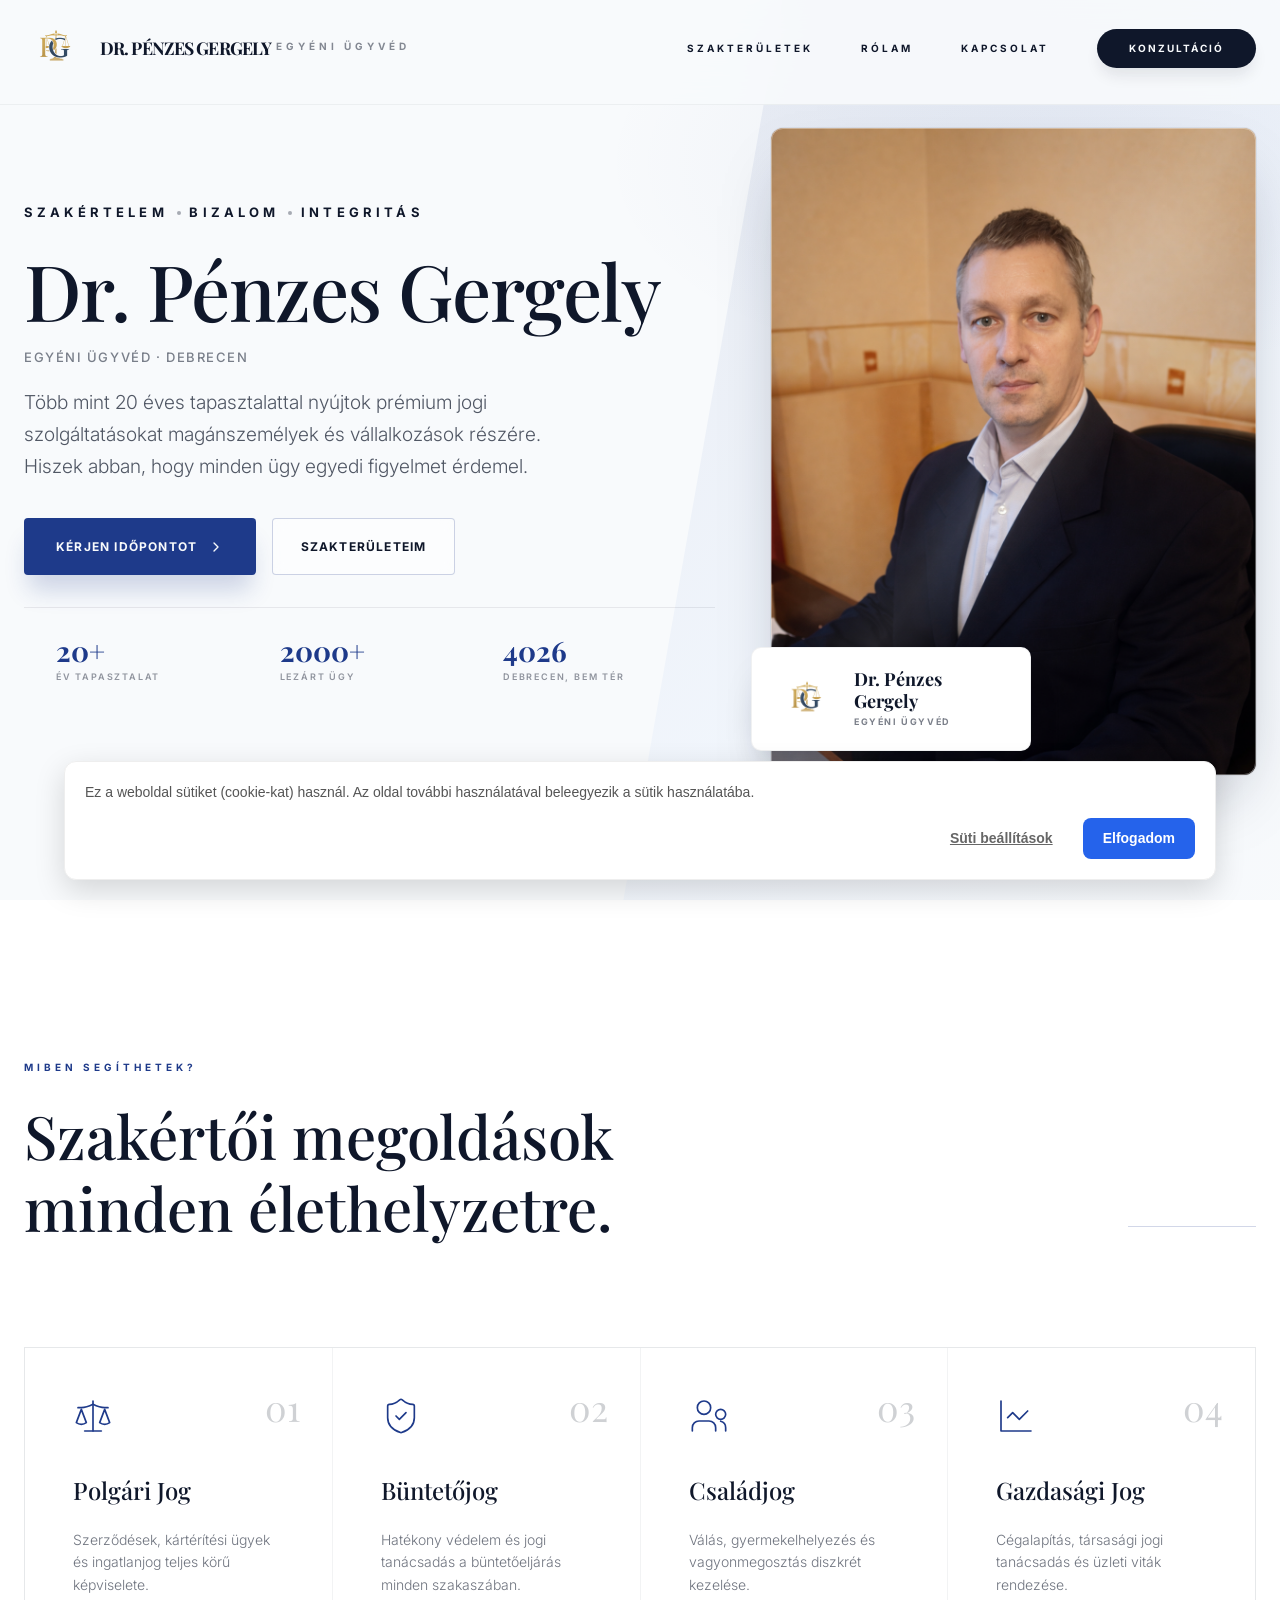
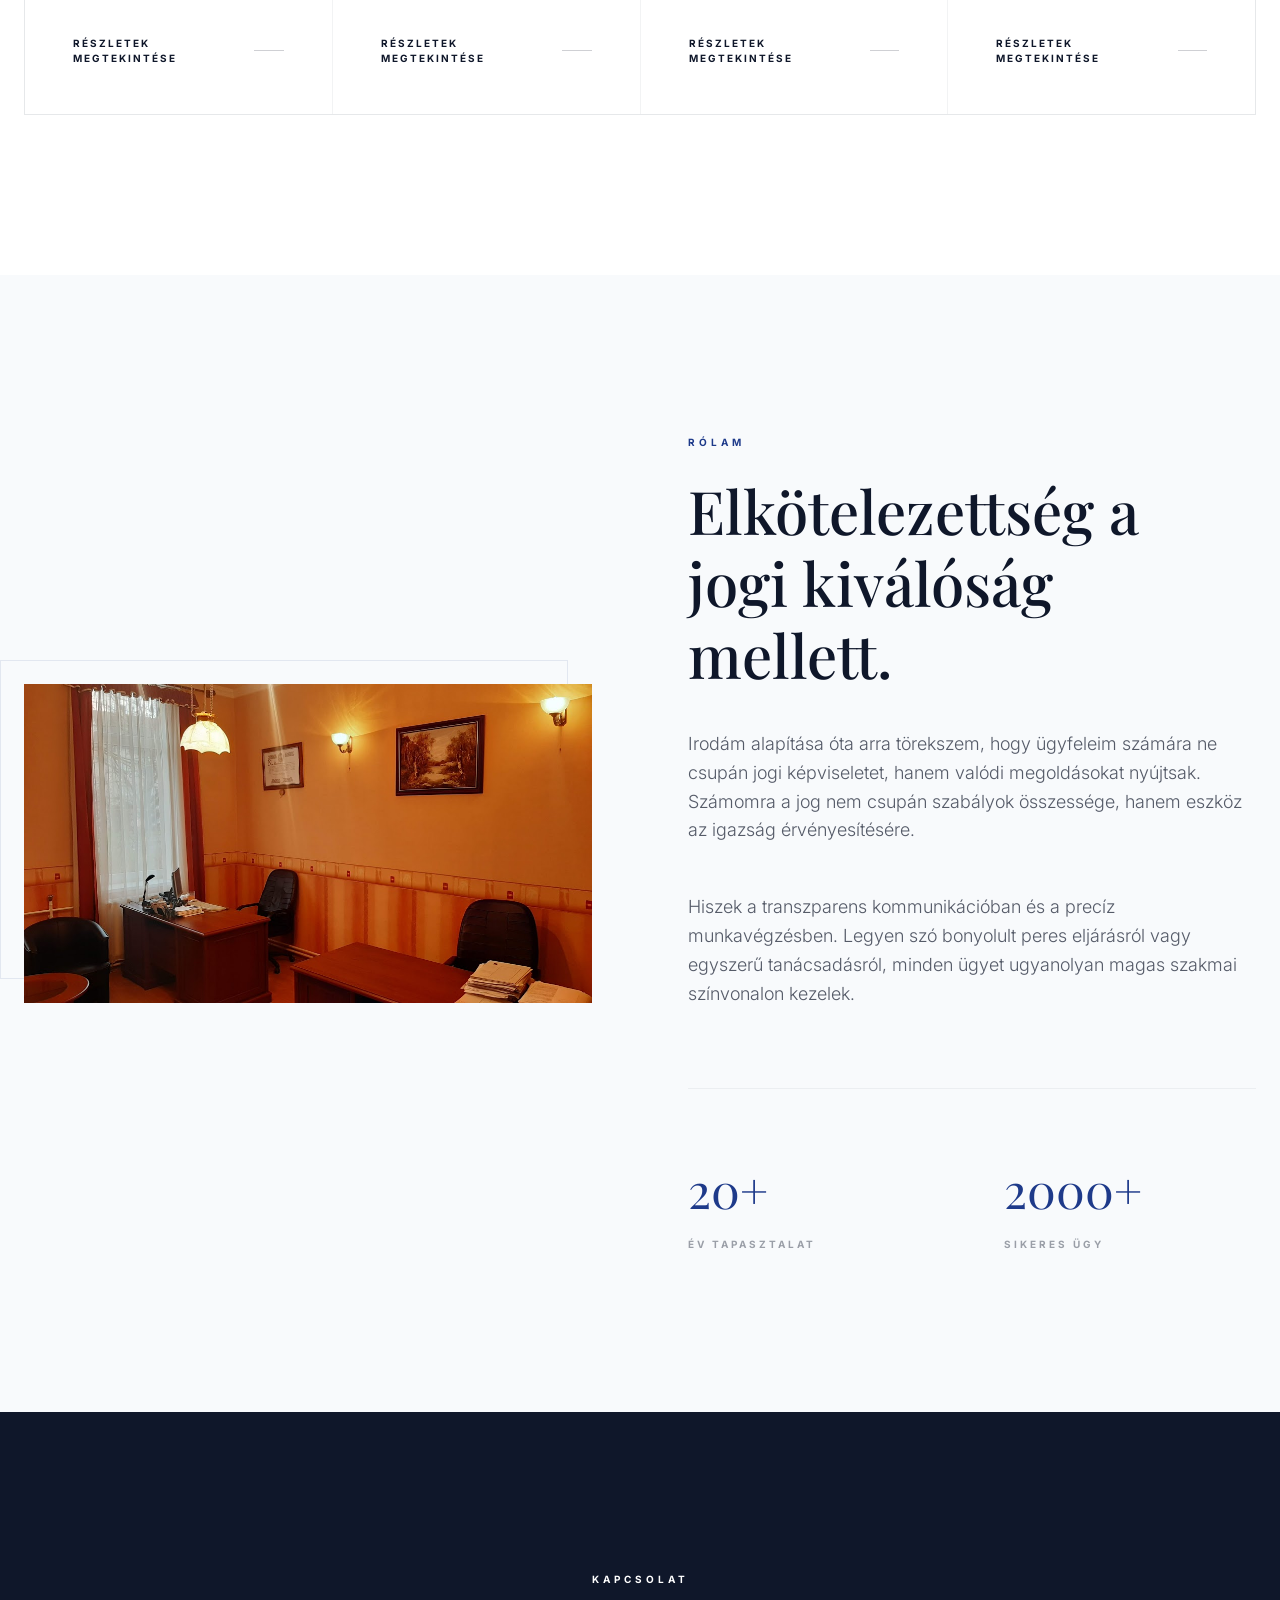
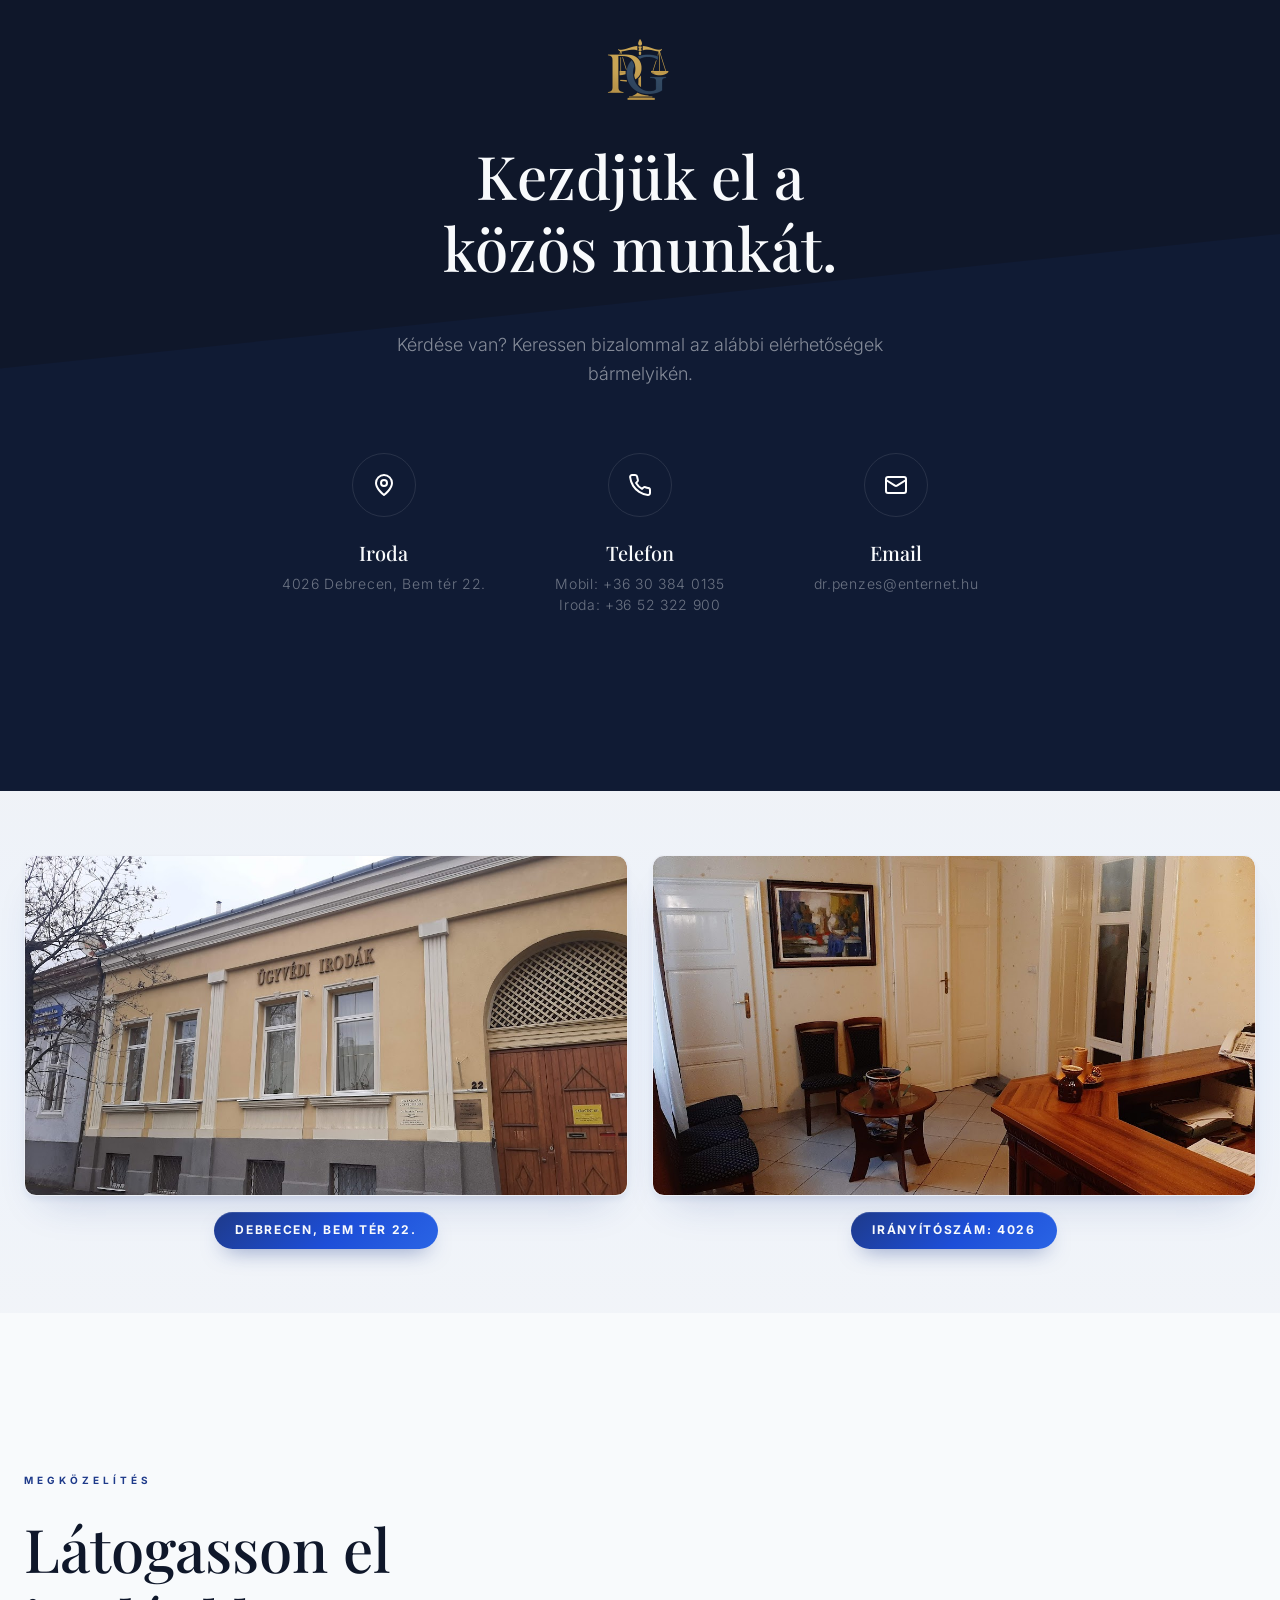
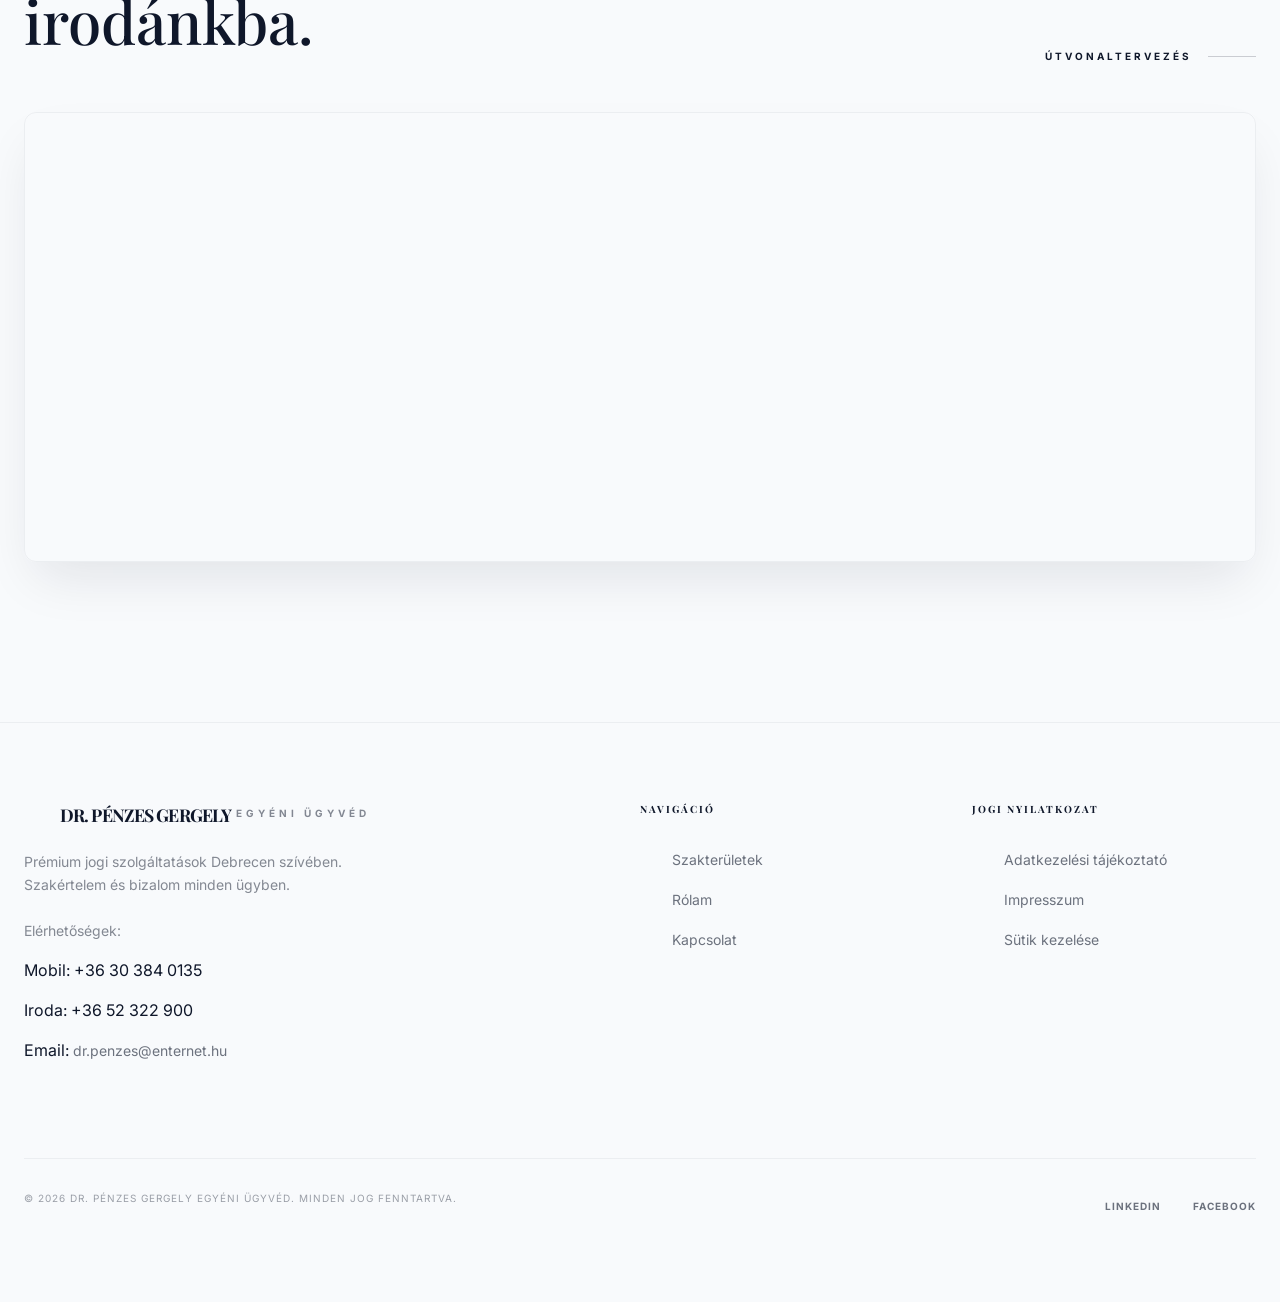
==== commit 23c348de: "v2.4" ====
--- a/index.html
+++ b/index.html
@@ -315,7 +315,8 @@
               </div>
               <div>
                 <h4 class="contact-label">Email</h4>
-                <p class="contact-value"><a href="mailto:dr.penzes@enternet.hu" class="contact-link">dr.penzes@enternet.hu</a></p>
+                <p class="contact-value"><a href="mailto:dr.penzes@enternet.hu"
+                    class="contact-link">dr.penzes@enternet.hu</a></p>
               </div>
             </div>
           </div>
@@ -417,7 +418,7 @@
           <ul class="footer-links">
             <li><a href="src/adatvedelem.html" class="footer-link">Adatkezelési tájékoztató</a></li>
             <li><a href="src/impresszum.html" class="footer-link">Impresszum</a></li>
-            <li><a href="#" class="footer-link">Sütik kezelése</a></li>
+            <li><a href="src/sutik-kezelese.html" class="footer-link">Sütik kezelése</a></li>
           </ul>
         </div>
       </div>
@@ -432,6 +433,19 @@
     </div>
   </footer>
 
+  <section>
+    <div class="cookie">
+      <div>
+        <p>Ez a weboldal sütiket (cookie-kat) használ. Az oldal további
+          használatával beleegyezik a sütik használatába.</p>
+      </div>
+      <div class="cookie-gombok">
+        <div><button type="button" id="cookie-beallitasok" class="cookie-beallitasok">Süti beállítások</button></div>
+        <div><button type="button" id="cookie-elfogad" class="cookie-elfogad">Elfogadom</button></div>
+      </div>
+    </div>
+  </section>
+
   <script type="module" src="./src/script.js"></script>
 </body>
 
--- a/src/index.css
+++ b/src/index.css
@@ -1383,3 +1383,88 @@
   }
 }
 
+/* Alap konténer: az oldal aljára rögzítjük */
+.cookie {
+    position: fixed;
+    bottom: 20px;
+    left: 50%;
+    transform: translateX(-50%);
+    width: 90%;
+    background-color: #ffffff;
+    color: #333;
+    padding: 20px;
+    border-radius: 12px;
+    box-shadow: 0 10px 30px rgba(0, 0, 0, 0.15);
+    z-index: 9999;
+    display: flex;
+    flex-direction: column;
+    gap: 15px;
+    font-family: 'Segoe UI', Tahoma, Geneva, Verdana, sans-serif;
+    border: 1px solid #eee;
+}
+
+/* Szöveg stílusa */
+.cookie p {
+    margin: 0;
+    font-size: 14px;
+    line-height: 1.5;
+    color: #555;
+}
+
+/* Gombok tárolója */
+.cookie-gombok {
+    display: flex;
+    justify-content: flex-end;
+    gap: 10px;
+}
+
+/* Közös gomb stílusok */
+button {
+    cursor: pointer;
+    padding: 10px 20px;
+    border-radius: 8px;
+    font-size: 14px;
+    font-weight: 600;
+    transition: all 0.3s ease;
+    border: none;
+}
+
+/* "Beállítások" gomb - kevésbé hangsúlyos */
+.cookie-beallitasok {
+    background-color: transparent;
+    color: #666;
+    text-decoration: underline;
+}
+
+.cookie-beallitasok:hover {
+    color: #000;
+    background-color: #f0f0f0;
+}
+
+/* "Elfogadom" gomb - kiemelt (Call to Action) */
+.cookie-elfogad {
+    background-color: #2563eb;
+    color: white;
+}
+
+.cookie-elfogad:hover {
+    background-color: #1d4ed8;
+    box-shadow: 0 4px 12px rgba(37, 99, 235, 0.3);
+}
+
+/* Mobilos nézet: a gombok egymás alá kerülnek, ha kevés a hely */
+@media (max-width: 480px) {
+    .cookie {
+        bottom: 10px;
+        padding: 15px;
+    }
+    
+    .cookie-gombok {
+        flex-direction: column-reverse;
+        width: 100%;
+    }
+
+    button {
+        width: 100%;
+    }
+}
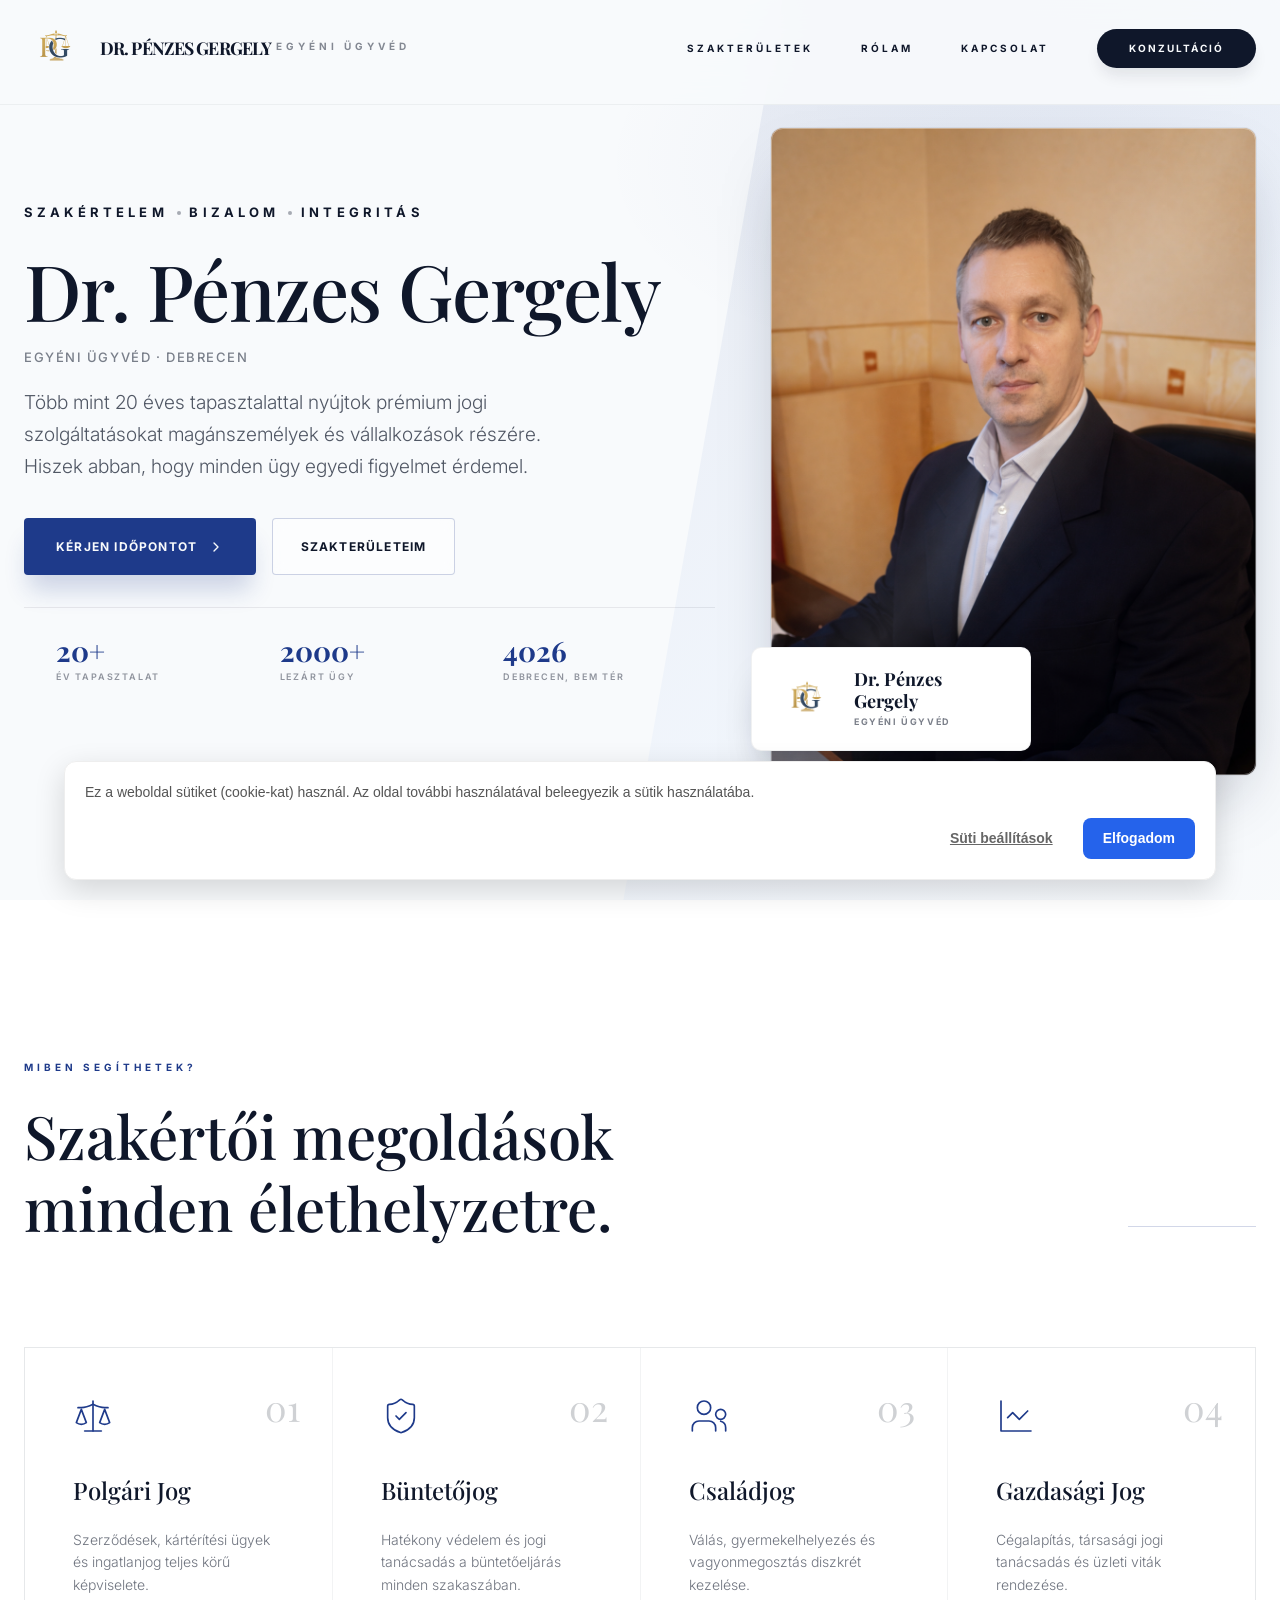
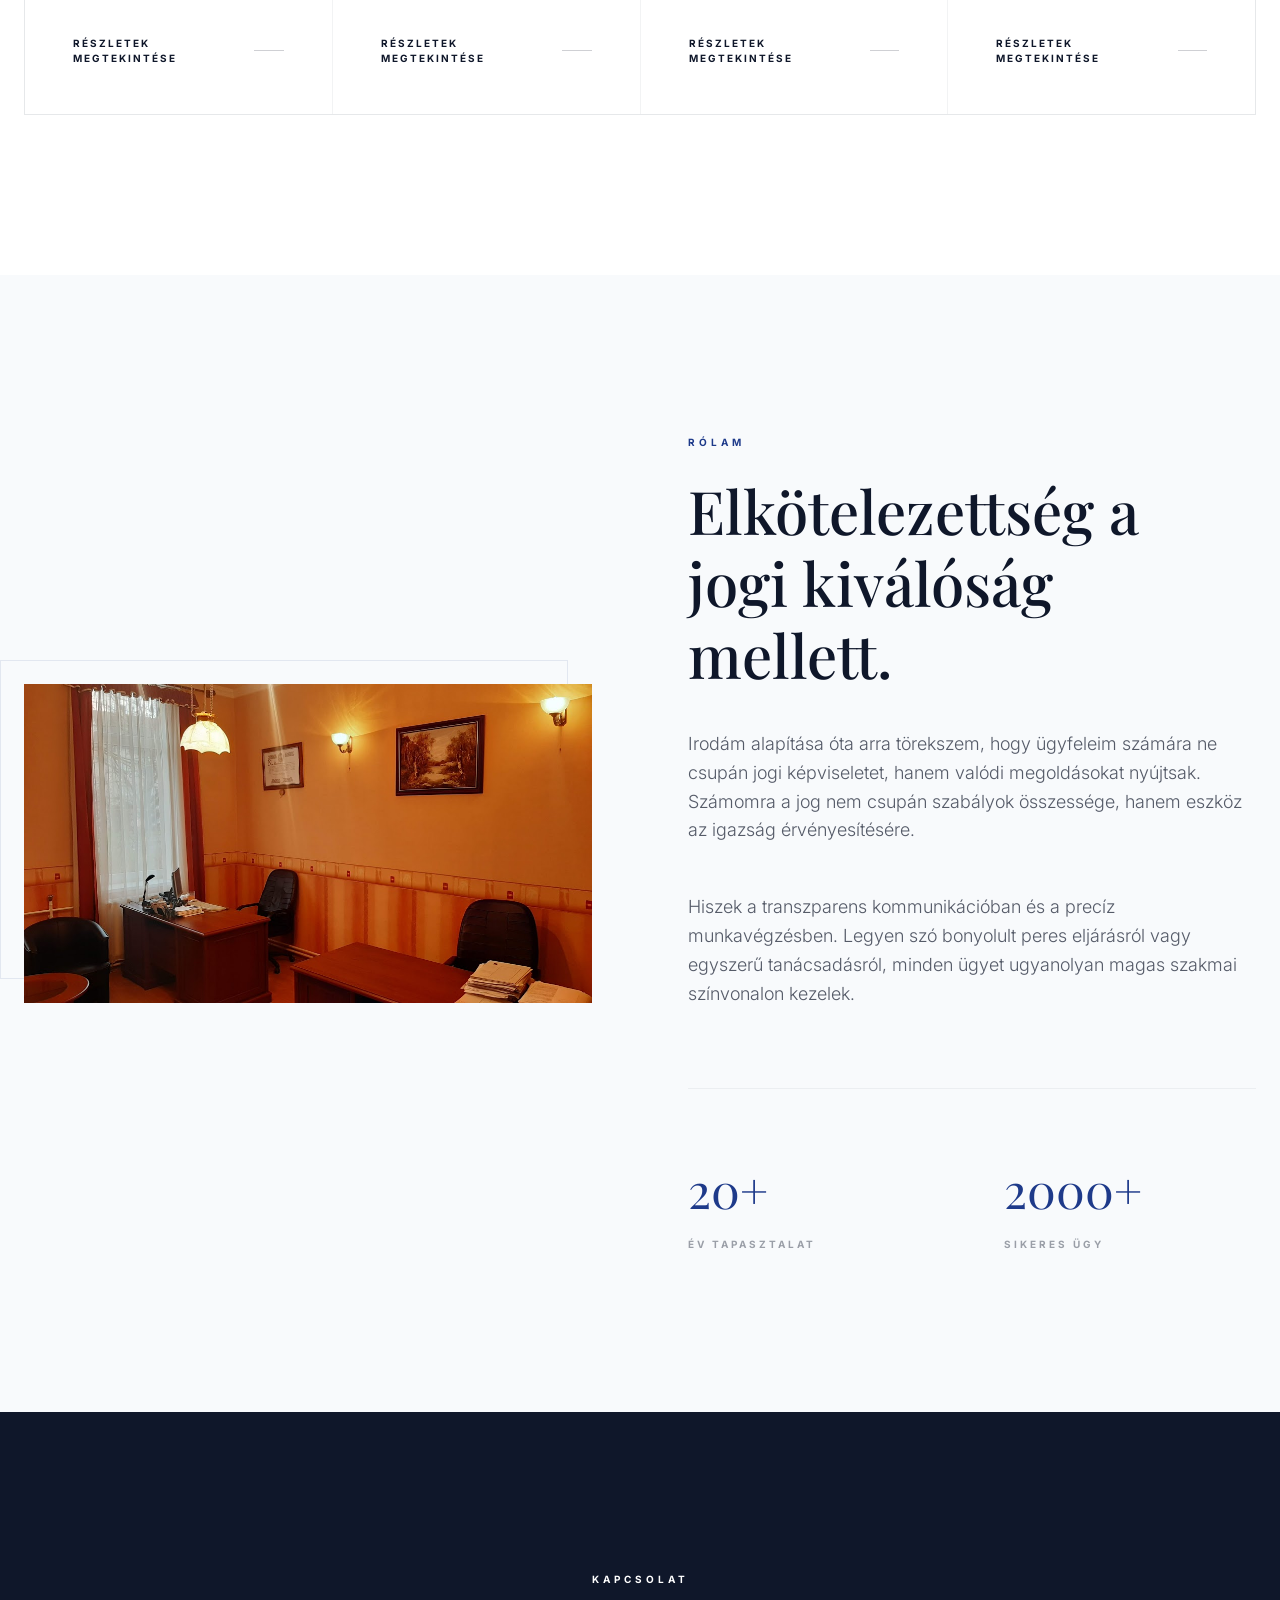
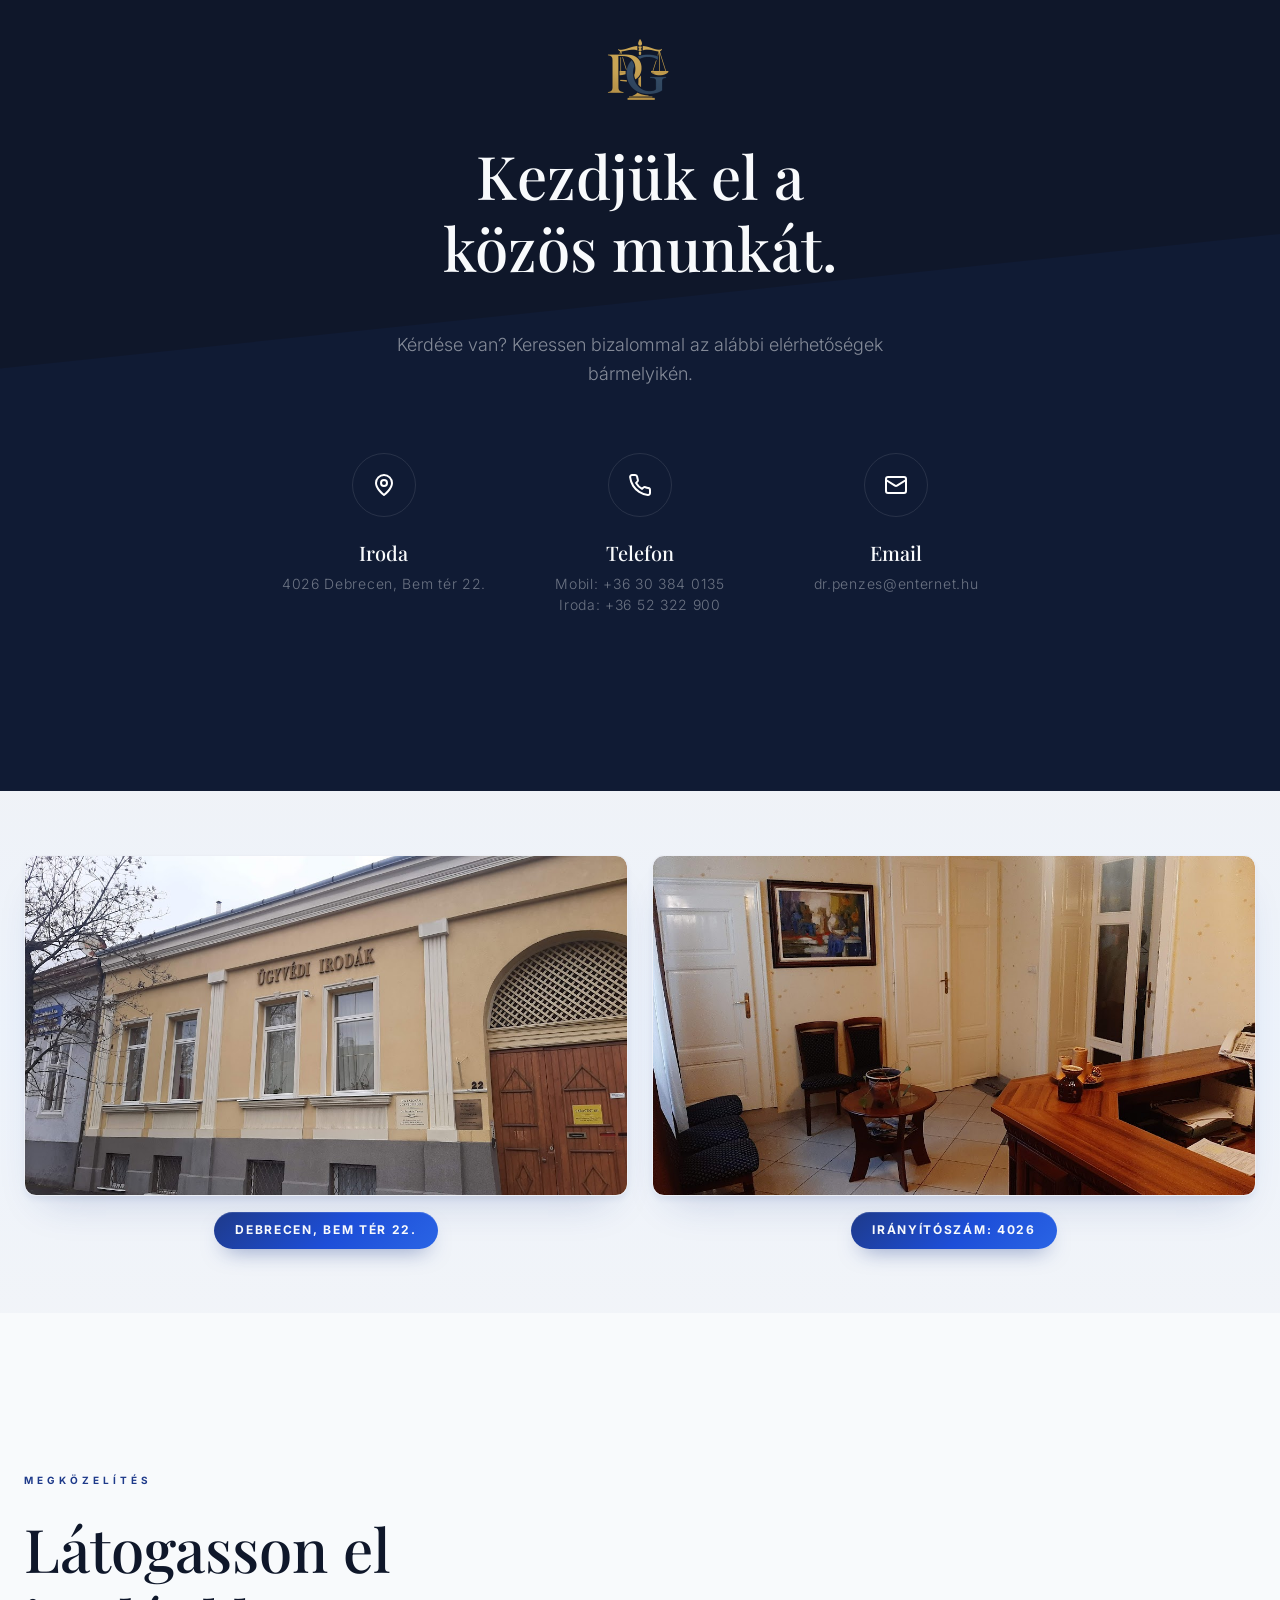
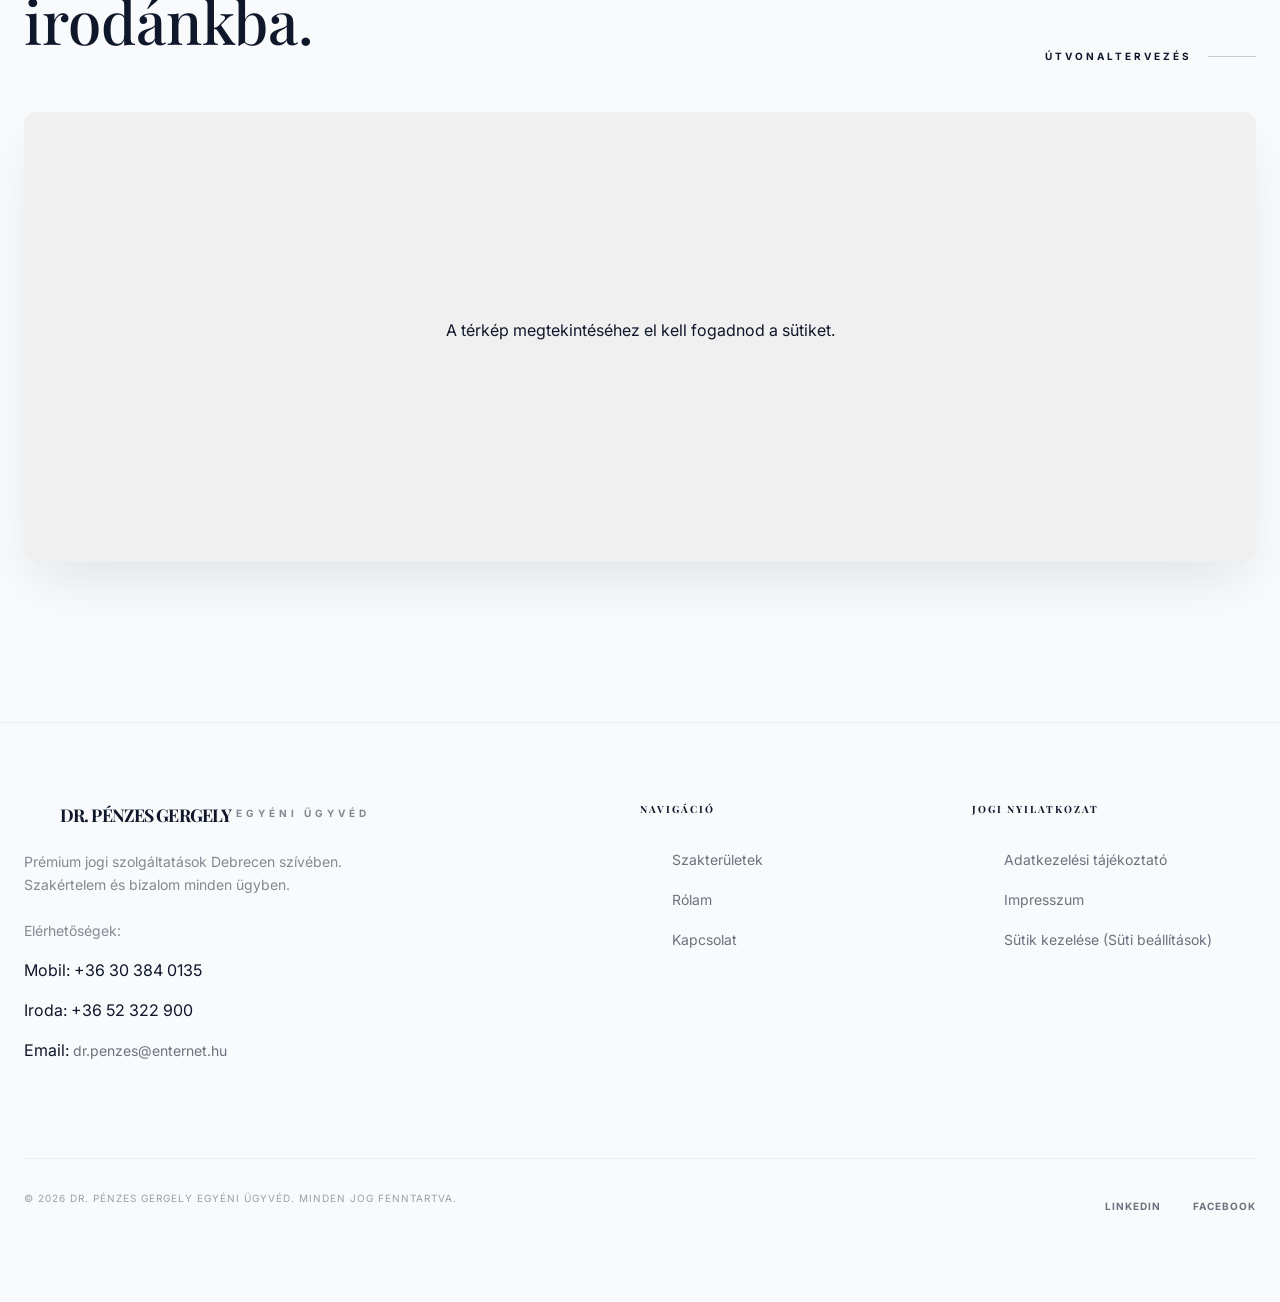
==== commit a8982259: "v3 Cookies and Fixing" ====
--- a/index.html
+++ b/index.html
@@ -363,11 +363,15 @@
         </div>
 
         <div class="map-wrapper">
-          <iframe
-            src="https://www.google.com/maps/embed?pb=!1m18!1m12!1m3!1d2694.135017415178!2d21.62345678901234!3d47.54123456789012!2m3!1f0!2f0!3f0!3m2!1i1024!2i768!4f13.1!3m3!1m2!1s0x47470e6789abcdef%3A0x123456789abcdef!2zRGVicmVjZW4sIEJlbSB0w6lyIDIyLCA0MDI2!5e0!3m2!1shu!2shu!4v1711554258000"
-            width="100%" height="100%" style="border:0;" allowfullscreen="" loading="lazy"
-            referrerpolicy="no-referrer-when-downgrade">
+          <iframe id="google-map" width="100%" height="100%" style="border:0; display:none;" loading="lazy"
+            referrerpolicy="no-refferrer-when-downgrade"
+            data-src="https://www.google.com/maps/embed?pb=!1m18!1m12!1m3!1d2694.135017415178!2d21.62345678901234!3d47.54123456789012!2m3!1f0!2f0!3f0!3m2!1i1024!2i768!4f13.1!3m3!1m2!1s0x47470e6789abcdef%3A0x123456789abcdef!2zRGVicmVjZW4sIEJlbSB0w6lyIDIyLCA0MDI2!5e0!3m2!1shu!2shu!4v1711554258000"
+            allowfullscreen>
           </iframe>
+          <div id="map-placeholder"
+            style="background: #f0f0f0; height: 450px; display: flex; align-items: center; justify-content: center;">
+            <p>A térkép megtekintéséhez el kell fogadnod a sütiket.</p>
+          </div>
         </div>
       </div>
     </section>
@@ -418,7 +422,7 @@
           <ul class="footer-links">
             <li><a href="src/adatvedelem.html" class="footer-link">Adatkezelési tájékoztató</a></li>
             <li><a href="src/impresszum.html" class="footer-link">Impresszum</a></li>
-            <li><a href="src/sutik-kezelese.html" class="footer-link">Sütik kezelése</a></li>
+            <li><a href="src/sutik-kezelese.html" class="footer-link">Sütik kezelése</a> <a href="#" id="reopen-cookie-settings" class="footer-link">(Süti beállítások)</a></li>
           </ul>
         </div>
       </div>
@@ -446,6 +450,39 @@
     </div>
   </section>
 
+  <section>
+    <div id="cookie-modal" class="modal-overlay">
+      <div class="modal-content">
+        <h3>Süti beállítások</h3>
+        <p>Válaszd ki, mely sütik használatához járulsz hozzá:</p>
+
+        <div class="cookie-options">
+          <div class="option-item">
+            <div class="option-info">
+              <strong>Alapvető sütik</strong>
+              <span>Az oldal működéséhez elengedhetetlenek.</span>
+            </div>
+            <input type="checkbox" checked disabled>
+          </div>
+          <div class="option-item">
+            <div class="option-info">
+              <strong>Külső tartalmak (Térkép)</strong>
+              <span>Lehetővé teszi a Google Maps megjelenítését.</span>
+            </div>
+            <label class="switch">
+              <input type="checkbox" id="check-maps">
+              <span class="slider"></span>
+            </label>
+          </div>
+        </div>
+
+        <div class="modal-buttons">
+          <button type="button" id="save-settings" class="btn-save">Beállítások mentése</button>
+        </div>
+      </div>
+    </div>
+  </section>
+
   <script type="module" src="./src/script.js"></script>
 </body>
 
--- a/src/index.css
+++ b/src/index.css
@@ -1468,3 +1468,79 @@
         width: 100%;
     }
 }
+
+
+.modal-overlay {
+    display: none;
+    position: fixed;
+    z-index: 10000;
+    left: 0;
+    top: 0;
+    width: 100%;
+    height: 100%;
+    background-color: rgba(0,0,0,0.5);
+    backdrop-filter: blur(4px);
+}
+
+
+.modal-content {
+    background-color: white;
+    margin: 10% auto;
+    padding: 25px;
+    width: 90%;
+    max-width: 450px;
+    border-radius: 15px;
+    box-shadow: 0 20px 40px rgba(0,0,0,0.2);
+}
+
+.option-item {
+    display: flex;
+    justify-content: space-between;
+    align-items: center;
+    padding: 15px 0;
+    border-bottom: 1px solid #eee;
+}
+
+.option-info strong { display: block; font-size: 14px; }
+.option-info span { font-size: 12px; color: #777; }
+
+.switch {
+    position: relative;
+    display: inline-block;
+    width: 40px;
+    height: 20px;
+}
+
+.switch input { opacity: 0; width: 0; height: 0; }
+
+.slider {
+    position: absolute;
+    cursor: pointer;
+    top: 0; left: 0; right: 0; bottom: 0;
+    background-color: #ccc;
+    transition: .4s;
+    border-radius: 20px;
+}
+
+.slider:before {
+    position: absolute;
+    content: "";
+    height: 14px; width: 14px;
+    left: 3px; bottom: 3px;
+    background-color: white;
+    transition: .4s;
+    border-radius: 50%;
+}
+
+input:checked + .slider { background-color: #2563eb; }
+input:checked + .slider:before { transform: translateX(20px); }
+
+.btn-save {
+    width: 100%;
+    margin-top: 20px;
+    background: #333;
+    color: white;
+    padding: 12px;
+    border-radius: 8px;
+    font-weight: bold;
+}
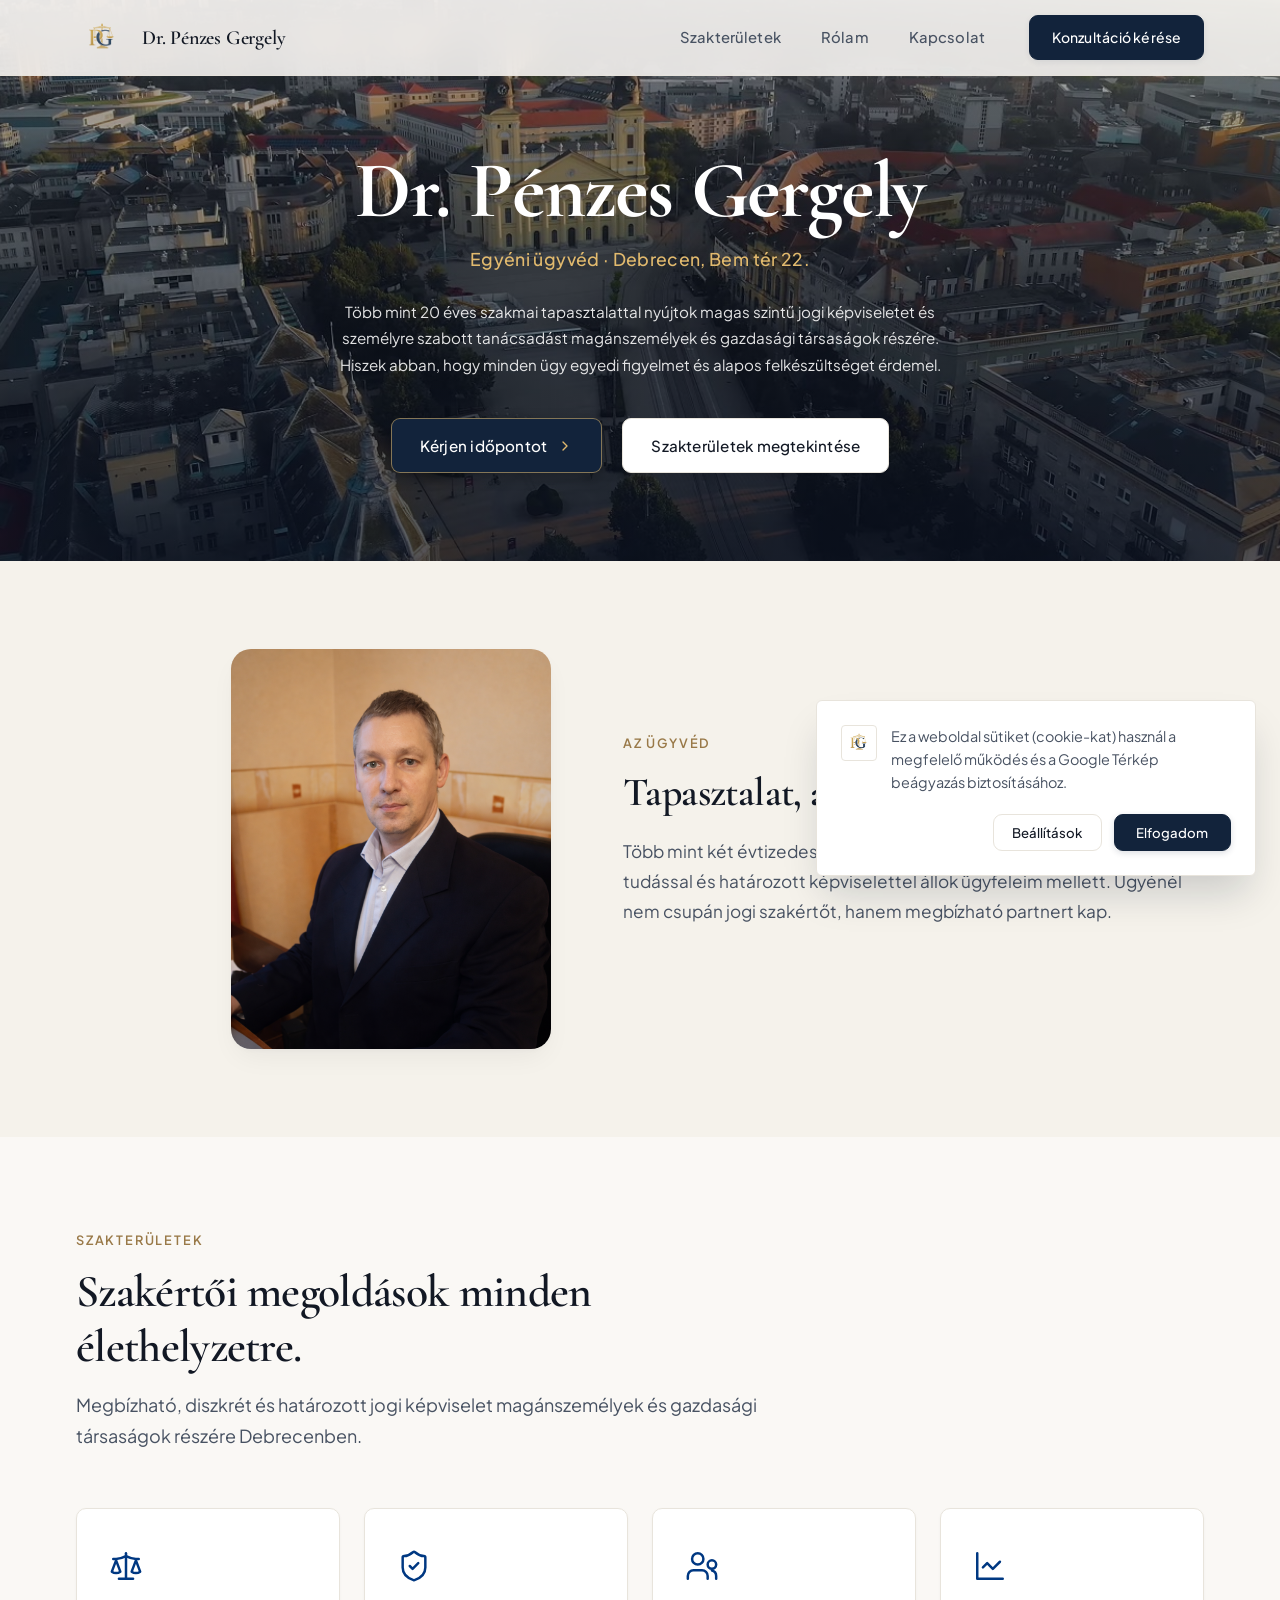
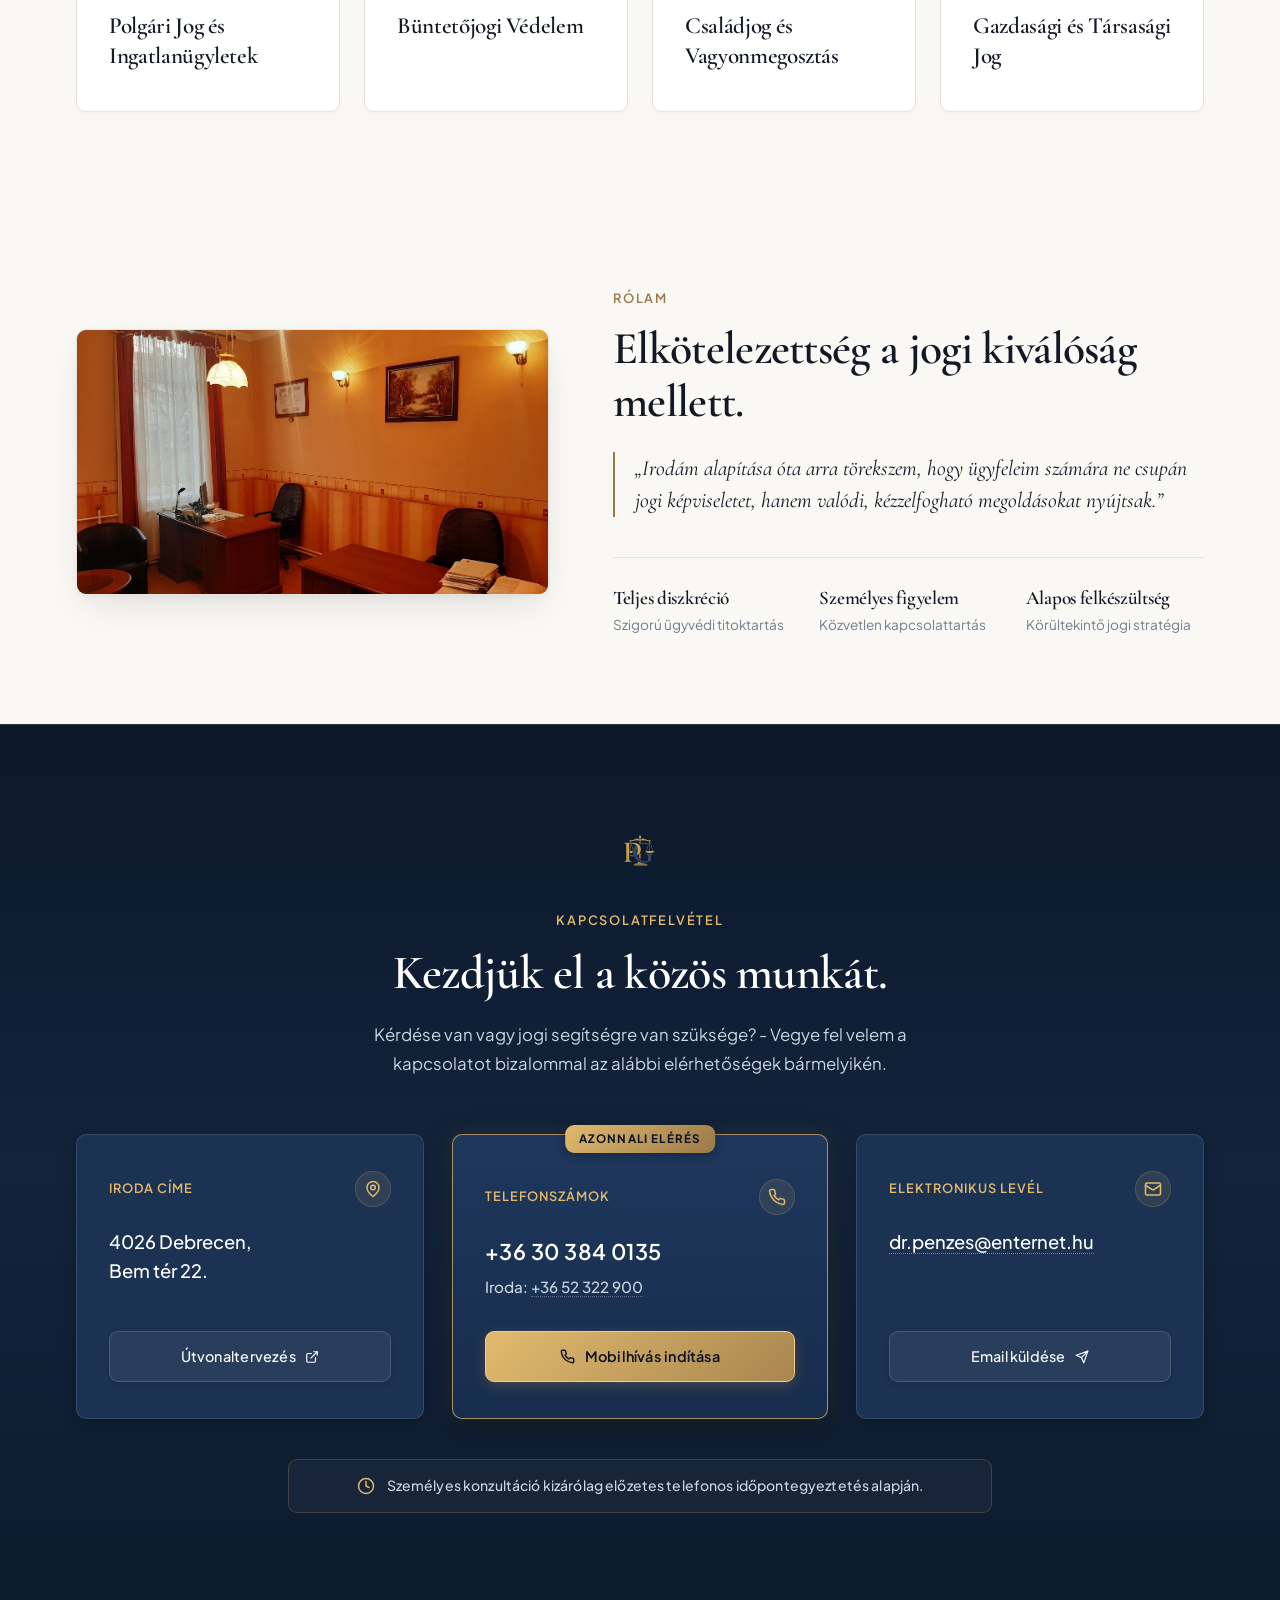
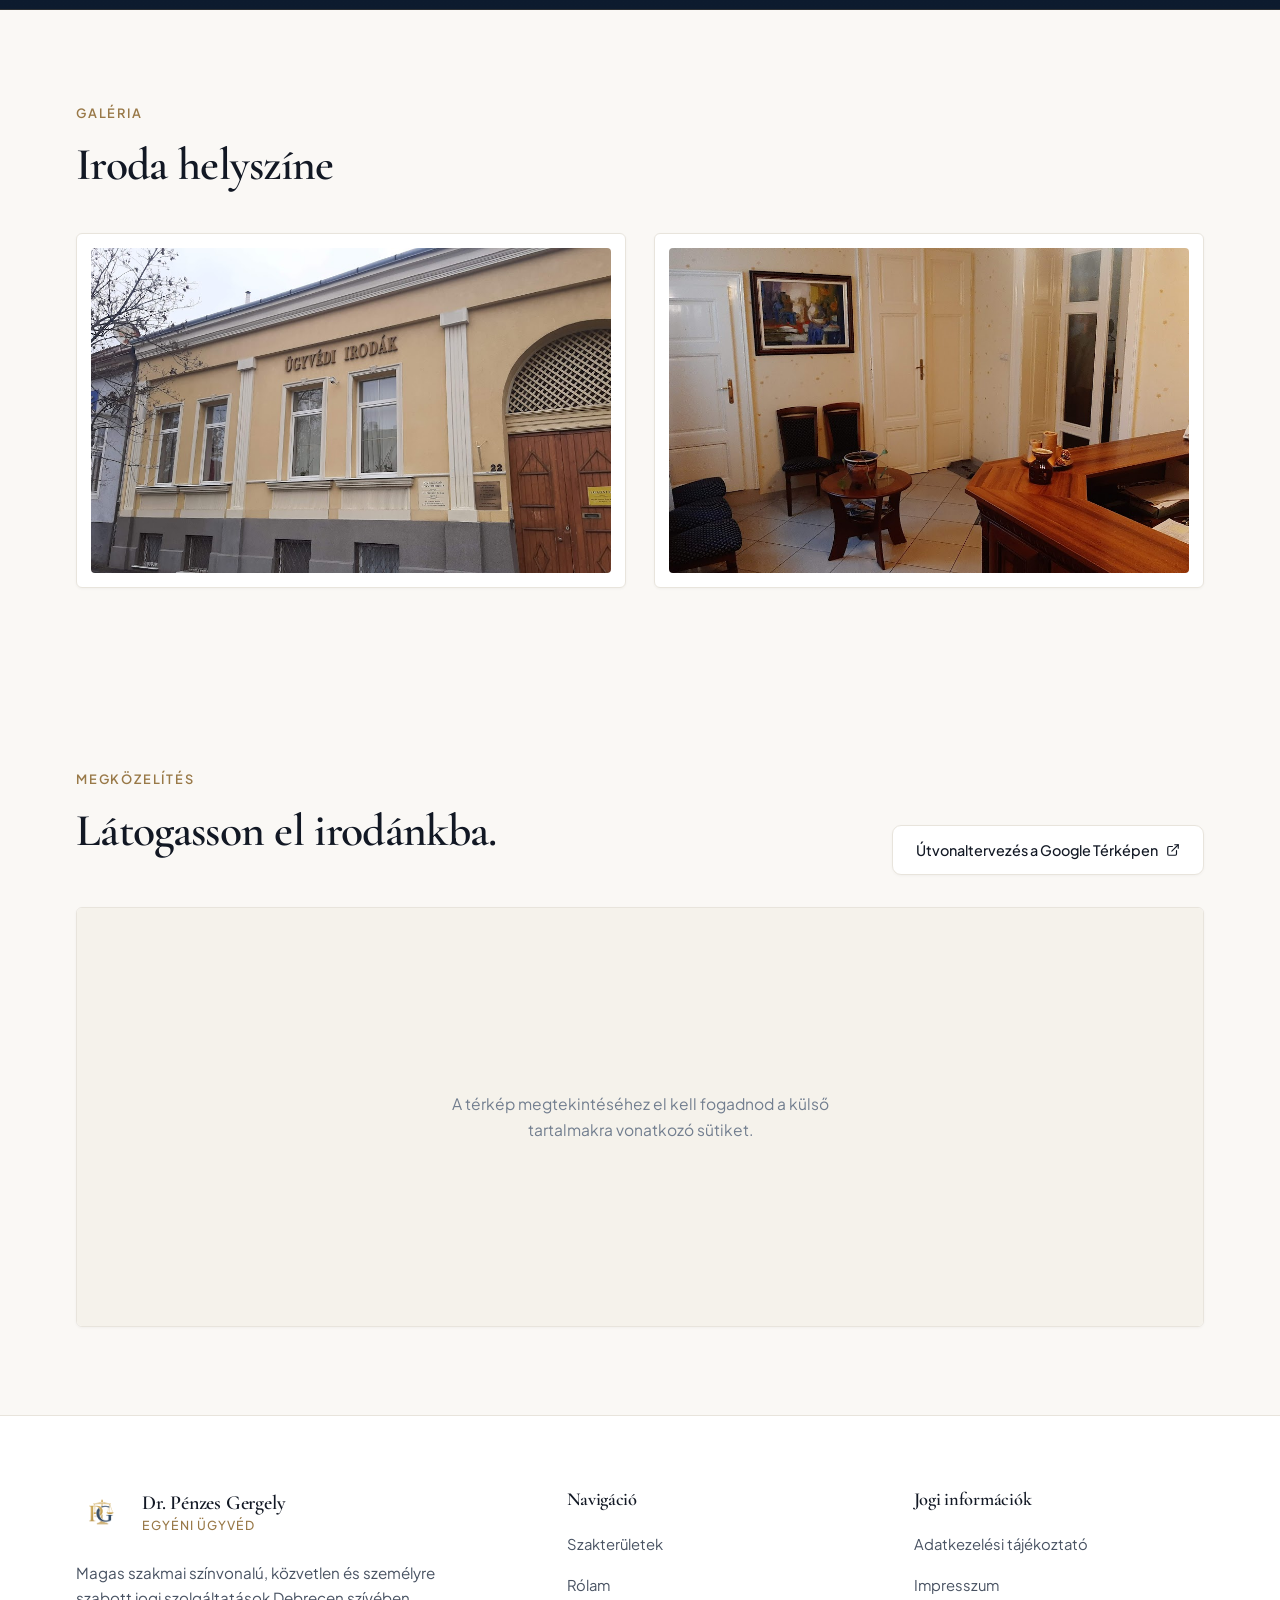
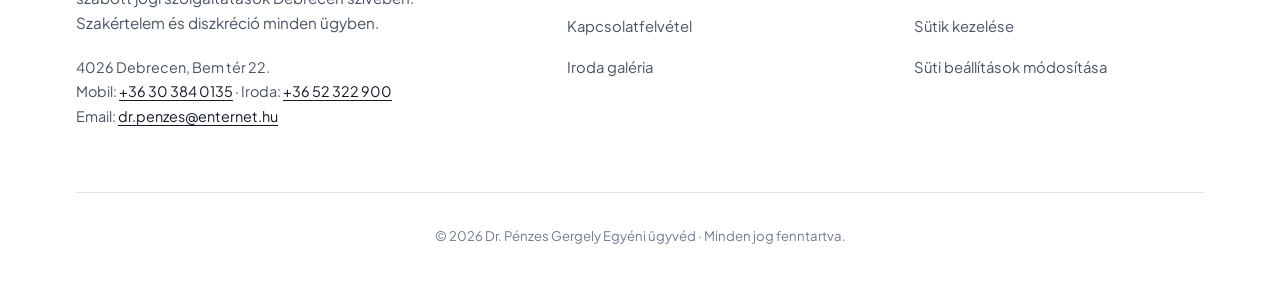
==== commit 74050a28: "v4.0 New  UI" ====
--- a/index.html
+++ b/index.html
@@ -4,408 +4,459 @@
 <head>
   <meta charset="UTF-8" />
   <meta name="viewport" content="width=device-width, initial-scale=1.0" />
-  <title>Dr. Pénzes Gergely egyéni ügyvéd</title>
-  <link rel="icon" type="image/x-icon" href="./img/favicon.png">
-  <link href="https://cdn.jsdelivr.net/npm/bootstrap@5.3.8/dist/css/bootstrap.min.css" rel="stylesheet"
-    integrity="sha384-sRIl4kxILFvY47J16cr9ZwB07vP4J8+LH7qKQnuqkuIAvNWLzeN8tE5YBujZqJLB" crossorigin="anonymous">
+  <title>Dr. Pénzes Gergely egyéni ügyvéd · Debrecen</title>
+  <meta name="description"
+    content="Több mint 20 éves tapasztalattal rendelkező egyéni ügyvéd Debrecenben. Polgári jog, büntetőjog, családjog és gazdasági jogi tanácsadás és peres képviselet." />
+  <link rel="canonical" href="https://drpenzesugyved.hu/">
+  <link rel="icon" type="image/png" href="./img/favicon.png" sizes="96x96">
+
+  <link rel="stylesheet" href="src/fonts.css">
   <link rel="stylesheet" href="src/index.css">
+
 </head>
 
 <body>
-  <nav class="navbar">
-    <div class="container navbar-container">
-      <a href="./index.html">
-        <div class="logo">
-          <div class="logo-icon">
-            <img src="./img/logo.png" alt="" width="64px;" style="border-radius: 50px;">
-          </div>
-          <div class="logo-text">
-            <span class="logo-name">Dr. Pénzes Gergely</span>
-            <span class="logo-sub">Egyéni ügyvéd</span>
-          </div>
-        </div>
-      </a>
-
-      <!-- Desktop Menu -->
-      <div class="nav-links">
-        <a href="#szakterületek" class="nav-link">Szakterületek</a>
-        <a href="#rólam" class="nav-link">Rólam</a>
-        <a href="#kapcsolat" class="nav-link">Kapcsolat</a>
-        <a href="#kapcsolat" class="btn-consult">Konzultáció</a>
-      </div>
-
-      <!-- Mobile Toggle -->
-      <button type="button" id="mobile-menu-toggle" class="mobile-toggle" aria-controls="mobile-menu"
-        aria-expanded="false" aria-label="Menü megnyitása">
-        <span class="mobile-toggle-icons" aria-hidden="true">
-          <svg id="menu-icon" xmlns="http://www.w3.org/2000/svg" width="24" height="24" viewBox="0 0 24 24" fill="none"
-            stroke="currentColor" stroke-width="2" stroke-linecap="round" stroke-linejoin="round"
-            class="lucide lucide-menu mobile-toggle-icon">
-            <line x1="4" x2="20" y1="12" y2="12" />
-            <line x1="4" x2="20" y1="6" y2="6" />
-            <line x1="4" x2="20" y1="18" y2="18" />
-          </svg>
-          <svg id="close-icon" xmlns="http://www.w3.org/2000/svg" width="24" height="24" viewBox="0 0 24 24" fill="none"
-            stroke="currentColor" stroke-width="2" stroke-linecap="round" stroke-linejoin="round"
-            class="lucide lucide-x mobile-toggle-icon hidden">
-            <path d="M18 6 6 18" />
-            <path d="m6 6 12 12" />
-          </svg>
-        </span>
-      </button>
-    </div>
-
-    <!-- Mobile Menu -->
-    <div id="mobile-menu" class="mobile-menu" aria-label="Mobil navigáció">
-      <a href="#szakterületek" class="mobile-nav-link">Szakterületek</a>
-      <a href="#rólam" class="mobile-nav-link">Rólam</a>
-      <a href="#kapcsolat" class="mobile-nav-link">Kapcsolat</a>
-      <a href="#kapcsolat" class="btn-mobile-consult">Konzultáció</a>
-    </div>
-  </nav>
+  <!-- Felső Navigációs Sáv -->
+  <header>
+    <nav class="navbar" aria-label="Fő navigáció">
+      <div class="container navbar-container">
+        <a href="./index.html" class="logo" aria-label="Dr. Pénzes Gergely ügyvéd kezdőlap">
+          <img src="./img/logo.png" alt="Dr. Pénzes Gergely logó" class="logo-icon-img" width="52" height="52">
+          <span class="logo-name">Dr. Pénzes Gergely</span>
+        </a>
+
+        <!-- Asztali Navigáció -->
+        <div class="nav-links">
+          <a href="#szakterületek" class="nav-link">Szakterületek</a>
+          <a href="#rólam" class="nav-link">Rólam</a>
+          <a href="#kapcsolat" class="nav-link">Kapcsolat</a>
+
+
+
+          <a href="#kapcsolat" class="btn-consult">Konzultáció kérése</a>
+        </div>
+
+        <!-- Mobil Menü Gomb -->
+        <button type="button" id="mobile-menu-toggle" class="mobile-toggle" aria-controls="mobile-menu"
+          aria-expanded="false" aria-label="Menü megnyitása">
+          <span class="mobile-toggle-icons" aria-hidden="true">
+            <svg id="menu-icon" xmlns="http://www.w3.org/2000/svg" width="22" height="22" viewBox="0 0 24 24"
+              fill="none" stroke="currentColor" stroke-width="2" stroke-linecap="round" stroke-linejoin="round"
+              class="mobile-toggle-icon">
+              <line x1="4" x2="20" y1="12" y2="12" />
+              <line x1="4" x2="20" y1="6" y2="6" />
+              <line x1="4" x2="20" y1="18" y2="18" />
+            </svg>
+            <svg id="close-icon" xmlns="http://www.w3.org/2000/svg" width="22" height="22" viewBox="0 0 24 24"
+              fill="none" stroke="currentColor" stroke-width="2" stroke-linecap="round" stroke-linejoin="round"
+              class="mobile-toggle-icon hidden">
+              <path d="M18 6 6 18" />
+              <path d="m6 6 12 12" />
+            </svg>
+          </span>
+        </button>
+      </div>
+
+      <!-- Mobil Menü Legördülő -->
+      <div id="mobile-menu" class="mobile-menu" aria-label="Mobil navigáció">
+        <a href="#szakterületek" class="mobile-nav-link">Szakterületek</a>
+        <a href="#rólam" class="mobile-nav-link">Rólam</a>
+        <a href="#kapcsolat" class="mobile-nav-link">Kapcsolat</a>
+
+        <a href="#kapcsolat" class="btn-mobile-consult">Konzultáció kérése</a>
+      </div>
+    </nav>
+  </header>
 
   <main>
-    <!-- Hero -->
+    <!-- Hero Szekció -->
     <section class="hero" aria-labelledby="hero-heading">
-      <div class="hero-bg-accent" aria-hidden="true"></div>
-      <div class="hero-gradient" aria-hidden="true"></div>
-      <div class="container hero-wrap">
+      <!-- Háttérvideó és elegáns átmeneti réteg -->
+      <div class="hero-video-bg" aria-hidden="true">
+        <video class="hero-video" autoplay muted loop playsinline preload="auto" poster="./img/hero-video-poster.jpg">
+          <source src="./Debrecen.mp4" type="video/mp4">
+        </video>
+        <div class="hero-video-overlay"></div>
+      </div>
+
+      <div class="container">
         <div class="hero-grid">
-          <div class="hero-content-inner">
-            <span class="hero-tagline">
-              <span class="hero-tagline-item">Szakértelem</span>
-              <span class="hero-tagline-sep" aria-hidden="true"></span>
-              <span class="hero-tagline-item">Bizalom</span>
-              <span class="hero-tagline-sep" aria-hidden="true"></span>
-              <span class="hero-tagline-item">Integritás</span>
-            </span>
+          <div class="hero-content reveal">
+
             <h1 class="hero-title" id="hero-heading">
               Dr. Pénzes Gergely
             </h1>
-            <p class="hero-role">Egyéni ügyvéd · Debrecen</p>
+            <p class="hero-role">Egyéni ügyvéd · Debrecen, Bem tér 22.</p>
             <p class="hero-desc">
-              Több mint 20 éves tapasztalattal nyújtok prémium jogi szolgáltatásokat magánszemélyek és vállalkozások
-              részére. Hiszek abban, hogy minden ügy egyedi figyelmet érdemel.
+              Több mint 20 éves szakmai tapasztalattal nyújtok magas szintű jogi képviseletet és személyre szabott
+              tanácsadást magánszemélyek és gazdasági társaságok részére. Hiszek abban, hogy minden ügy egyedi figyelmet
+              és alapos felkészültséget érdemel.
             </p>
+
             <div class="hero-actions">
               <a href="#kapcsolat" class="btn-primary">
                 Kérjen időpontot
-                <svg xmlns="http://www.w3.org/2000/svg" width="24" height="24" viewBox="0 0 24 24" fill="none"
+                <svg xmlns="http://www.w3.org/2000/svg" width="16" height="16" viewBox="0 0 24 24" fill="none"
                   stroke="currentColor" stroke-width="2" stroke-linecap="round" stroke-linejoin="round"
-                  class="lucide lucide-chevron-right btn-primary-icon">
+                  class="btn-primary-icon" aria-hidden="true">
                   <path d="m9 18 6-6-6-6" />
                 </svg>
               </a>
-              <a href="#szakterületek" class="btn-secondary">Szakterületeim</a>
-            </div>
-            <ul class="hero-highlights">
-              <li class="hero-highlight">
-                <span class="hero-highlight-value">20+</span>
-                <span class="hero-highlight-label">év tapasztalat</span>
-              </li>
-              <li class="hero-highlight">
-                <span class="hero-highlight-value">2000+</span>
-                <span class="hero-highlight-label">lezárt ügy</span>
-              </li>
-              <li class="hero-highlight">
-                <span class="hero-highlight-value">4026</span>
-                <span class="hero-highlight-label">Debrecen, Bem tér</span>
-              </li>
-            </ul>
-          </div>
-
-          <div class="hero-image-container reveal" style="transition-delay: 200ms;">
-            <div class="hero-image-wrapper">
-              <img class="hero-image" src="./img/kozeliuj.png" alt="Dr. Pénzes Gergely portré">
-              <div class="hero-image-border" aria-hidden="true"></div>
-              <div class="hero-image-shine" aria-hidden="true"></div>
-            </div>
-            <div class="hero-badge">
-              <div aria-hidden="true">
-                <img src="./img/logo.png" alt="logo" width="64px;">
-              </div>
-              <div class="hero-badge-text">
-                <div class="badge-value">Dr. Pénzes Gergely</div>
-                <div class="badge-label">Egyéni ügyvéd</div>
-              </div>
-            </div>
-          </div>
-        </div>
-      </div>
-    </section>
-
-    <!-- Practice Areas -->
-    <section id="szakterületek" class="section" style="background-color: var(--color-white);">
+              <a href="#szakterületek" class="btn-secondary">Szakterületek megtekintése</a>
+            </div>
+          </div>
+
+        </div>
+      </div>
+    </section>
+
+    <!-- Portré Szekció -->
+    <section class="portrait-section" aria-labelledby="portrait-heading">
+      <div class="container">
+        <div class="portrait-grid">
+          <!-- Portré kép -->
+          <div class="portrait-image-wrap reveal">
+            <div class="portrait-image-inner">
+              <img class="portrait-image" src="./img/kozeliuj.png" alt="Dr. Pénzes Gergely egyéni ügyvéd portréja"
+                width="600" height="750">
+            </div>
+          </div>
+
+          <!-- Tartalom -->
+          <div class="portrait-content reveal">
+            <span class="portrait-tagline">Az ügyvéd</span>
+            <h2 class="portrait-title" id="portrait-heading">Tapasztalat, amelyre számíthat.</h2>
+            <p class="portrait-desc">
+              Több mint két évtizedes joggyakorlat során megszerzett mély jogi tudással és határozott képviselettel
+              állok ügyfeleim mellett. Ügyénél nem csupán jogi szakértőt, hanem megbízható partnert kap.
+            </p>
+
+          </div>
+        </div>
+      </div>
+    </section>
+
+    <!-- Szakterületek (Elegáns Szerkesztőségi Rács) -->
+    <section id="szakterületek" class="section" aria-labelledby="szakteruletek-heading">
       <div class="container">
         <div class="section-header reveal">
-          <div class="section-title-wrapper">
-            <span class="section-tagline">Miben segíthetek?</span>
-            <h2 class="section-title">Szakértői megoldások <br />minden élethelyzetre.</h2>
-          </div>
-          <div class="section-divider"></div>
-        </div>
-
-        <div class="grid-areas reveal">
-          <!-- Polgári Jog -->
-          <div class="area-card">
-            <span class="area-number">01</span>
-            <svg xmlns="http://www.w3.org/2000/svg" width="24" height="24" viewBox="0 0 24 24" fill="none"
-              stroke="currentColor" stroke-width="1" stroke-linecap="round" stroke-linejoin="round" class="area-icon">
+          <span class="section-tagline">Szakterületek</span>
+          <h2 class="section-title" id="szakteruletek-heading">Szakértői megoldások minden élethelyzetre.</h2>
+          <p class="section-desc">Megbízható, diszkrét és határozott jogi képviselet magánszemélyek és gazdasági
+            társaságok részére Debrecenben.</p>
+        </div>
+
+        <div class="practice-grid reveal">
+          <!-- 1. Polgári Jog -->
+          <div class="practice-card">
+            <svg xmlns="http://www.w3.org/2000/svg" width="30" height="30" viewBox="0 0 24 24" fill="none"
+              stroke="currentColor" stroke-width="1.75" stroke-linecap="round" stroke-linejoin="round"
+              class="practice-icon" aria-hidden="true">
               <path d="m16 16 3-8 3 8c-.87.65-1.92 1-3 1s-2.13-.35-3-1Z" />
               <path d="m2 16 3-8 3 8c-.87.65-1.92 1-3 1s-2.13-.35-3-1Z" />
               <path d="M7 21h10" />
               <path d="M12 3v18" />
               <path d="M3 7h2c2 0 5-1 7-2 2 1 5 2 7 2h2" />
             </svg>
-            <h3 class="area-title">Polgári Jog</h3>
-            <p class="area-desc">Szerződések, kártérítési ügyek és ingatlanjog teljes körű képviselete.</p>
-            <a href="#" class="area-link">
-              Részletek megtekintése
-              <div class="area-link-line"></div>
-            </a>
-          </div>
-          <!-- Büntetőjog -->
-          <div class="area-card">
-            <span class="area-number">02</span>
-            <svg xmlns="http://www.w3.org/2000/svg" width="24" height="24" viewBox="0 0 24 24" fill="none"
-              stroke="currentColor" stroke-width="1" stroke-linecap="round" stroke-linejoin="round" class="area-icon">
+            <h3 class="practice-title">Polgári Jog és Ingatlanügyletek</h3>
+          </div>
+
+          <!-- 2. Büntetőjog -->
+          <div class="practice-card">
+            <svg xmlns="http://www.w3.org/2000/svg" width="30" height="30" viewBox="0 0 24 24" fill="none"
+              stroke="currentColor" stroke-width="1.75" stroke-linecap="round" stroke-linejoin="round"
+              class="practice-icon" aria-hidden="true">
               <path
                 d="M20 13c0 5-3.5 7.5-7.66 8.95a1 1 0 0 1-.67-.01C7.5 20.5 4 18 4 13V6a1 1 0 0 1 1-1c2 0 4.5-1.2 6.24-2.72a1.17 1.17 0 0 1 1.52 0C14.51 3.81 17 5 19 5a1 1 0 0 1 1 1z" />
               <path d="m9 12 2 2 4-4" />
             </svg>
-            <h3 class="area-title">Büntetőjog</h3>
-            <p class="area-desc">Hatékony védelem és jogi tanácsadás a büntetőeljárás minden szakaszában.</p>
-            <a href="#" class="area-link">
-              Részletek megtekintése
-              <div class="area-link-line"></div>
-            </a>
-          </div>
-          <!-- Családjog -->
-          <div class="area-card">
-            <span class="area-number">03</span>
-            <svg xmlns="http://www.w3.org/2000/svg" width="24" height="24" viewBox="0 0 24 24" fill="none"
-              stroke="currentColor" stroke-width="1" stroke-linecap="round" stroke-linejoin="round" class="area-icon">
+            <h3 class="practice-title">Büntetőjogi Védelem</h3>
+          </div>
+
+          <!-- 3. Családjog -->
+          <div class="practice-card">
+            <svg xmlns="http://www.w3.org/2000/svg" width="30" height="30" viewBox="0 0 24 24" fill="none"
+              stroke="currentColor" stroke-width="1.75" stroke-linecap="round" stroke-linejoin="round"
+              class="practice-icon" aria-hidden="true">
               <path d="M16 21v-2a4 4 0 0 0-4-4H6a4 4 0 0 0-4 4v2" />
               <circle cx="9" cy="7" r="4" />
               <path d="M22 21v-2a4 4 0 0 0-3-3.87" />
               <circle cx="19" cy="11" r="3" />
             </svg>
-            <h3 class="area-title">Családjog</h3>
-            <p class="area-desc">Válás, gyermekelhelyezés és vagyonmegosztás diszkrét kezelése.</p>
-            <a href="#" class="area-link">
-              Részletek megtekintése
-              <div class="area-link-line"></div>
-            </a>
-          </div>
-          <!-- Gazdasági Jog -->
-          <div class="area-card">
-            <span class="area-number">04</span>
-            <svg xmlns="http://www.w3.org/2000/svg" width="24" height="24" viewBox="0 0 24 24" fill="none"
-              stroke="currentColor" stroke-width="1" stroke-linecap="round" stroke-linejoin="round" class="area-icon">
+            <h3 class="practice-title">Családjog és Vagyonmegosztás</h3>
+          </div>
+
+          <!-- 4. Gazdasági Jog -->
+          <div class="practice-card">
+            <svg xmlns="http://www.w3.org/2000/svg" width="30" height="30" viewBox="0 0 24 24" fill="none"
+              stroke="currentColor" stroke-width="1.75" stroke-linecap="round" stroke-linejoin="round"
+              class="practice-icon" aria-hidden="true">
               <path d="M3 3v18h18" />
               <path d="m19 9-5 5-4-4-3 3" />
             </svg>
-            <h3 class="area-title">Gazdasági Jog</h3>
-            <p class="area-desc">Cégalapítás, társasági jogi tanácsadás és üzleti viták rendezése.</p>
-            <a href="#" class="area-link">
-              Részletek megtekintése
-              <div class="area-link-line"></div>
-            </a>
-          </div>
-        </div>
-      </div>
-    </section>
-
-    <!-- About -->
-    <section id="rólam" class="section">
-      <div class="container">
-        <div class="about-grid">
-          <div class="about-image-container reveal">
-            <div class="about-image-wrapper">
-              <img src="./img/iroda1.jpg" alt="Bem tér 22.">
-            </div>
-            <div class="about-image-frame"></div>
-          </div>
-
-          <div class="reveal" style="transition-delay: 200ms;">
+            <h3 class="practice-title">Gazdasági és Társasági Jog</h3>
+          </div>
+        </div>
+      </div>
+    </section>
+
+    <!-- Rólam Szekció -->
+    <section id="rólam" class="section" aria-labelledby="rolam-heading">
+      <div class="container">
+        <div class="about-editorial">
+          <!-- Bal oldal: Iroda Fotó modern keretben -->
+          <div class="about-photo-wrapper reveal">
+            <div class="about-photo-frame">
+              <img src="./img/iroda1.jpg" alt="Dr. Pénzes Gergely Ügyvédi Iroda - Bem tér 22." class="about-photo"
+                width="600" height="338">
+            </div>
+          </div>
+
+          <!-- Jobb oldal: Szakmai Hitvallás és Értékek -->
+          <div class="about-content reveal">
             <span class="section-tagline">Rólam</span>
-            <h2 class="section-title" style="margin-bottom: 2.5rem;">
-              Elkötelezettség a <br />
-              <span class="italic">jogi kiválóság</span> mellett.
+            <h2 class="section-title" id="rolam-heading">
+              Elkötelezettség a jogi kiválóság mellett.
             </h2>
-            <div
-              style="display: flex; flex-direction: column; gap: 2rem; color: rgba(15, 23, 42, 0.7); font-weight: 300; line-height: 1.6; font-size: 1.125rem;">
-              <p>
-                Irodám alapítása óta arra törekszem, hogy ügyfeleim számára ne csupán jogi képviseletet, hanem valódi
-                megoldásokat nyújtsak. Számomra a jog nem csupán szabályok összessége, hanem eszköz az igazság
-                érvényesítésére.
-              </p>
-              <p>
-                Hiszek a transzparens kommunikációban és a precíz munkavégzésben. Legyen szó bonyolult peres eljárásról
-                vagy egyszerű tanácsadásról, minden ügyet ugyanolyan magas szakmai színvonalon kezelek.
-              </p>
-            </div>
-
-            <div class="about-stats">
-              <div>
-                <div class="stat-value">20+</div>
-                <div class="stat-label">Év tapasztalat</div>
-              </div>
-              <div>
-                <div class="stat-value">2000+</div>
-                <div class="stat-label">Sikeres ügy</div>
-              </div>
-            </div>
-          </div>
-        </div>
-      </div>
-    </section>
-
-    <!-- Contact -->
-    <section id="kapcsolat" class="section contact">
-      <div class="contact-bg-accent"></div>
-      <div class="container contact-content">
-        <div class="reveal">
-          <span class="section-tagline" style="color: #fff;">Kapcsolat</span>
-          <img src="./img/logo.png" alt="logo" style="width:128px; margin: auto;">
-          <h2 class="section-title" style="margin-bottom: 3rem; color: var(--color-paper);">Kezdjük el a <br /><span
-              class="italic">közös munkát.</span></h2>
-          <p
-            style="color: rgba(248, 250, 252, 0.5); margin-bottom: 4rem; font-weight: 300; font-size: 1.125rem; line-height: 1.6; max-width: 32rem; margin-left: auto; margin-right: auto;">
-            Kérdése van? Keressen bizalommal az alábbi elérhetőségek bármelyikén.
+            <blockquote class="about-quote">
+              „Irodám alapítása óta arra törekszem, hogy ügyfeleim számára ne csupán jogi képviseletet, hanem valódi,
+              kézzelfogható megoldásokat nyújtsak.”
+            </blockquote>
+
+            <!-- Szakmai alapértékek -->
+            <div class="about-pillars">
+              <div class="about-pillar-item">
+                <h3 class="about-pillar-title">Teljes diszkréció</h3>
+                <p class="about-pillar-desc">Szigorú ügyvédi titoktartás</p>
+              </div>
+
+              <div class="about-pillar-item">
+                <h3 class="about-pillar-title">Személyes figyelem</h3>
+                <p class="about-pillar-desc">Közvetlen kapcsolattartás</p>
+              </div>
+
+              <div class="about-pillar-item">
+                <h3 class="about-pillar-title">Alapos felkészültség</h3>
+                <p class="about-pillar-desc">Körültekintő jogi stratégia</p>
+              </div>
+            </div>
+          </div>
+        </div>
+      </div>
+    </section>
+
+    <!-- Kapcsolat Szekció -->
+    <section id="kapcsolat" class="contact-section" aria-labelledby="kapcsolat-heading">
+      <div class="container">
+        <div class="contact-header reveal">
+          <div class="contact-header-brand">
+            <img src="./img/logo.png" alt="Dr. Pénzes Gergely logó" class="contact-header-logo" width="64" height="64">
+          </div>
+          <span class="contact-tagline">Kapcsolatfelvétel</span>
+          <h2 class="contact-title" id="kapcsolat-heading">Kezdjük el a közös munkát.</h2>
+          <p class="contact-desc">
+            Kérdése van vagy jogi segítségre van szüksége? - Vegye fel velem a kapcsolatot bizalommal az
+            alábbi elérhetőségek bármelyikén.
           </p>
 
-          <div class="contact-grid">
-            <div class="contact-item">
-              <div class="contact-icon-wrapper">
-                <svg xmlns="http://www.w3.org/2000/svg" width="24" height="24" viewBox="0 0 24 24" fill="none"
+        </div>
+
+        <div class="contact-grid reveal">
+          <!-- Iroda Címe -->
+          <div class="contact-item-card">
+            <div class="contact-item-main">
+              <div class="contact-item-top">
+                <span class="contact-item-label">Iroda címe</span>
+                <div class="contact-item-icon-wrap" aria-hidden="true">
+                  <svg xmlns="http://www.w3.org/2000/svg" width="20" height="20" viewBox="0 0 24 24" fill="none"
+                    stroke="currentColor" stroke-width="2" stroke-linecap="round" stroke-linejoin="round"
+                    class="contact-item-icon">
+                    <path d="M20 10c0 6-8 12-8 12s-8-6-8-12a8 8 0 0 1 16 0Z" />
+                    <circle cx="12" cy="10" r="3" />
+                  </svg>
+                </div>
+              </div>
+              <div class="contact-item-val">
+                4026 Debrecen,<br />Bem tér 22.
+              </div>
+            </div>
+            <div class="contact-item-footer">
+              <a href="https://www.google.com/maps/dir/?api=1&destination=Debrecen,+Bem+tér+22,+4026" target="_blank"
+                rel="noopener noreferrer" class="contact-action-btn">
+                <span>Útvonaltervezés</span>
+                <svg xmlns="http://www.w3.org/2000/svg" width="14" height="14" viewBox="0 0 24 24" fill="none"
                   stroke="currentColor" stroke-width="2" stroke-linecap="round" stroke-linejoin="round"
-                  class="contact-icon">
-                  <path d="M20 10c0 6-8 12-8 12s-8-6-8-12a8 8 0 0 1 16 0Z" />
-                  <circle cx="12" cy="10" r="3" />
+                  aria-hidden="true">
+                  <path d="M18 13v6a2 2 0 0 1-2 2H5a2 2 0 0 1-2-2V8a2 2 0 0 1 2-2h6" />
+                  <polyline points="15 3 21 3 21 9" />
+                  <line x1="10" y1="14" x2="21" y2="3" />
                 </svg>
-              </div>
-              <div>
-                <h4 class="contact-label">Iroda</h4>
-                <p class="contact-value">4026 Debrecen, Bem tér 22.</p>
-              </div>
-            </div>
-            <div class="contact-item">
-              <div class="contact-icon-wrapper">
-                <svg xmlns="http://www.w3.org/2000/svg" width="24" height="24" viewBox="0 0 24 24" fill="none"
-                  stroke="currentColor" stroke-width="2" stroke-linecap="round" stroke-linejoin="round"
-                  class="contact-icon">
+              </a>
+            </div>
+          </div>
+
+          <!-- Telefonszámok (Kiemelt) -->
+          <div class="contact-item-card contact-card-featured">
+            <div class="contact-card-badge-row">
+              <span class="contact-featured-badge">Azonnali elérés</span>
+            </div>
+            <div class="contact-item-main">
+              <div class="contact-item-top">
+                <span class="contact-item-label">Telefonszámok</span>
+                <div class="contact-item-icon-wrap" aria-hidden="true">
+                  <svg xmlns="http://www.w3.org/2000/svg" width="20" height="20" viewBox="0 0 24 24" fill="none"
+                    stroke="currentColor" stroke-width="2" stroke-linecap="round" stroke-linejoin="round"
+                    class="contact-item-icon">
+                    <path
+                      d="M22 16.92v3a2 2 0 0 1-2.18 2 19.79 19.79 0 0 1-8.63-3.07 19.5 19.5 0 0 1-6-6 19.79 19.79 0 0 1-3.07-8.67A2 2 0 0 1 4.11 2h3a2 2 0 0 1 2 1.72 12.84 12.84 0 0 0 .7 2.81 2 2 0 0 1-.45 2.11L8.09 9.91a16 16 0 0 0 6 6l1.27-1.27a2 2 0 0 1 2.11-.45 12.84 12.84 0 0 0 2.81.7A2 2 0 0 1 22 16.92z" />
+                  </svg>
+                </div>
+              </div>
+              <div class="contact-item-val contact-item-val-featured">
+                <span class="contact-phone-highlight"><a href="tel:+36303840135">+36 30 384 0135</a></span>
+                <span class="contact-phone-secondary">Iroda: <a href="tel:+3652322900">+36 52 322 900</a></span>
+              </div>
+            </div>
+            <div class="contact-item-footer">
+              <a href="tel:+36303840135" class="contact-action-btn contact-action-btn-primary">
+                <svg xmlns="http://www.w3.org/2000/svg" width="15" height="15" viewBox="0 0 24 24" fill="none"
+                  stroke="currentColor" stroke-width="2.2" stroke-linecap="round" stroke-linejoin="round"
+                  aria-hidden="true">
                   <path
                     d="M22 16.92v3a2 2 0 0 1-2.18 2 19.79 19.79 0 0 1-8.63-3.07 19.5 19.5 0 0 1-6-6 19.79 19.79 0 0 1-3.07-8.67A2 2 0 0 1 4.11 2h3a2 2 0 0 1 2 1.72 12.84 12.84 0 0 0 .7 2.81 2 2 0 0 1-.45 2.11L8.09 9.91a16 16 0 0 0 6 6l1.27-1.27a2 2 0 0 1 2.11-.45 12.84 12.84 0 0 0 2.81.7A2 2 0 0 1 22 16.92z" />
                 </svg>
-              </div>
-              <div>
-                <h4 class="contact-label">Telefon</h4>
-                <p class="contact-value">Mobil: +36 30 384 0135 Iroda: +36 52 322 900</p>
-              </div>
-            </div>
-            <div class="contact-item">
-              <div class="contact-icon-wrapper">
-                <svg xmlns="http://www.w3.org/2000/svg" width="24" height="24" viewBox="0 0 24 24" fill="none"
+                <span>Mobilhívás indítása</span>
+              </a>
+            </div>
+          </div>
+
+          <!-- Email Cím -->
+          <div class="contact-item-card">
+            <div class="contact-item-main">
+              <div class="contact-item-top">
+                <span class="contact-item-label">Elektronikus levél</span>
+                <div class="contact-item-icon-wrap" aria-hidden="true">
+                  <svg xmlns="http://www.w3.org/2000/svg" width="20" height="20" viewBox="0 0 24 24" fill="none"
+                    stroke="currentColor" stroke-width="2" stroke-linecap="round" stroke-linejoin="round"
+                    class="contact-item-icon">
+                    <rect width="20" height="16" x="2" y="4" rx="2" />
+                    <path d="m22 7-8.97 5.7a1.94 1.94 0 0 1-2.06 0L2 7" />
+                  </svg>
+                </div>
+              </div>
+              <div class="contact-item-val">
+                <a href="mailto:dr.penzes@enternet.hu">dr.penzes@enternet.hu</a>
+              </div>
+            </div>
+            <div class="contact-item-footer">
+              <a href="mailto:dr.penzes@enternet.hu" class="contact-action-btn">
+                <span>Email küldése</span>
+                <svg xmlns="http://www.w3.org/2000/svg" width="14" height="14" viewBox="0 0 24 24" fill="none"
                   stroke="currentColor" stroke-width="2" stroke-linecap="round" stroke-linejoin="round"
-                  class="contact-icon">
-                  <rect width="20" height="16" x="2" y="4" rx="2" />
-                  <path d="m22 7-8.97 5.7a1.94 1.94 0 0 1-2.06 0L2 7" />
+                  aria-hidden="true">
+                  <path d="m22 2-7 20-4-9-9-4Z" />
+                  <path d="M22 2 11 13" />
                 </svg>
-              </div>
-              <div>
-                <h4 class="contact-label">Email</h4>
-                <p class="contact-value"><a href="mailto:dr.penzes@enternet.hu"
-                    class="contact-link">dr.penzes@enternet.hu</a></p>
-              </div>
-            </div>
-          </div>
-        </div>
-      </div>
-    </section>
-
-    <section class="section office-gallery reveal" id="tovabbikepek">
-      <div class="container">
-        <div class="row g-3 g-md-4">
-          <div class="col-12 col-md-6">
-            <div class="office-gallery-card">
-              <div class="office-gallery-media">
-                <img src="./img/iroda3.jpg" alt="Iroda – Debrecen, Bem tér 22.">
-              </div>
-              <p class="office-gallery-caption">Debrecen, Bem tér 22.</p>
-            </div>
-          </div>
-          <div class="col-12 col-md-6">
-            <div class="office-gallery-card">
-              <div class="office-gallery-media">
-                <img src="./img/iroda2.jpg" alt="Iroda belső">
-              </div>
-              <p class="office-gallery-caption">Irányítószám: 4026</p>
-            </div>
-          </div>
-        </div>
-      </div>
-    </section>
-
-    <!-- Google Maps -->
-    <section class="section reveal">
-      <div class="container">
-        <div class="maps-header">
-          <div style="max-width: 32rem;">
+              </a>
+            </div>
+          </div>
+        </div>
+
+        <!-- Ügyfélfogadási megjegyzés -->
+        <div class="contact-notice reveal">
+          <svg xmlns="http://www.w3.org/2000/svg" width="16" height="16" viewBox="0 0 24 24" fill="none"
+            stroke="currentColor" stroke-width="2" stroke-linecap="round" stroke-linejoin="round"
+            class="contact-notice-icon" aria-hidden="true">
+            <circle cx="12" cy="12" r="10" />
+            <polyline points="12 6 12 12 16 14" />
+          </svg>
+          <span>Személyes konzultáció kizárólag előzetes telefonos időpontegyeztetés alapján.</span>
+        </div>
+      </div>
+    </section>
+
+    <!-- Galéria Szekció -->
+    <section class="section office-gallery" id="tovabbikepek" aria-labelledby="galeria-heading">
+      <div class="container">
+        <div class="section-header reveal" style="margin-bottom: 2.5rem;">
+          <span class="section-tagline">Galéria</span>
+          <h2 class="section-title" id="galeria-heading">Iroda helyszíne</h2>
+        </div>
+
+        <div class="gallery-grid reveal">
+          <div class="gallery-card">
+            <div class="gallery-media">
+              <img src="./img/iroda3.jpg" alt="Dr. Pénzes Gergely ügyvédi iroda épülete - Debrecen, Bem tér 22."
+                class="gallery-img" width="600" height="375">
+            </div>
+          </div>
+
+          <div class="gallery-card">
+            <div class="gallery-media">
+              <img src="./img/iroda2.jpg" alt="Ügyvédi iroda belső tárgyaló" class="gallery-img" width="600"
+                height="375">
+            </div>
+          </div>
+        </div>
+      </div>
+    </section>
+
+    <!-- Google Térkép Szekció -->
+    <section class="section" aria-labelledby="terkep-heading">
+      <div class="container">
+        <div class="maps-header reveal">
+          <div>
             <span class="section-tagline">Megközelítés</span>
-            <h2 class="section-title">Látogasson el <br />irodánkba.</h2>
+            <h2 class="section-title" id="terkep-heading">Látogasson el irodánkba.</h2>
           </div>
           <a href="https://www.google.com/maps/dir/?api=1&destination=Debrecen,+Bem+tér+22,+4026" target="_blank"
-            class="maps-link">
-            Útvonaltervezés
-            <div class="maps-link-line"></div>
+            rel="noopener noreferrer" class="maps-link-btn">
+            Útvonaltervezés a Google Térképen
+            <svg xmlns="http://www.w3.org/2000/svg" width="14" height="14" viewBox="0 0 24 24" fill="none"
+              stroke="currentColor" stroke-width="2" stroke-linecap="round" stroke-linejoin="round" aria-hidden="true">
+              <path d="M18 13v6a2 2 0 0 1-2 2H5a2 2 0 0 1-2-2V8a2 2 0 0 1 2-2h6" />
+              <polyline points="15 3 21 3 21 9" />
+              <line x1="10" y1="14" x2="21" y2="3" />
+            </svg>
           </a>
         </div>
 
-        <div class="map-wrapper">
+        <div class="map-card reveal">
           <iframe id="google-map" width="100%" height="100%" style="border:0; display:none;" loading="lazy"
-            referrerpolicy="no-refferrer-when-downgrade"
+            referrerpolicy="no-referrer-when-downgrade"
             data-src="https://www.google.com/maps/embed?pb=!1m18!1m12!1m3!1d2694.135017415178!2d21.62345678901234!3d47.54123456789012!2m3!1f0!2f0!3f0!3m2!1i1024!2i768!4f13.1!3m3!1m2!1s0x47470e6789abcdef%3A0x123456789abcdef!2zRGVicmVjZW4sIEJlbSB0w6lyIDIyLCA0MDI2!5e0!3m2!1shu!2shu!4v1711554258000"
-            allowfullscreen>
+            allowfullscreen title="Iroda elhelyezkedése a Google Térképen">
           </iframe>
-          <div id="map-placeholder"
-            style="background: #f0f0f0; height: 450px; display: flex; align-items: center; justify-content: center;">
-            <p>A térkép megtekintéséhez el kell fogadnod a sütiket.</p>
+          <div id="map-placeholder">
+            <p>A térkép megtekintéséhez el kell fogadnod a külső tartalmakra vonatkozó sütiket.</p>
           </div>
         </div>
       </div>
     </section>
   </main>
 
+  <!-- Klasszikus Elegáns Lábléc -->
   <footer class="footer">
     <div class="container">
       <div class="footer-grid">
         <div>
-          <div class="logo">
-            <div class="logo-icon">
-              <svg xmlns="http://www.w3.org/2000/svg" width="24" height="24" viewBox="0 0 24 24" fill="none"
-                stroke="currentColor" stroke-width="2" stroke-linecap="round" stroke-linejoin="round"
-                class="lucide lucide-scale" style="width: 1.5rem; height: 1.5rem; color: var(--color-paper);">
-                <path d="m16 16 3-8 3 8c-.87.65-1.92 1-3 1s-2.13-.35-3-1Z" />
-                <path d="m2 16 3-8 3 8c-.87.65-1.92 1-3 1s-2.13-.35-3-1Z" />
-                <path d="M7 21h10" />
-                <path d="M12 3v18" />
-                <path d="M3 7h2c2 0 5-1 7-2 2 1 5 2 7 2h2" />
-              </svg>
-            </div>
+          <a href="./index.html" class="logo" style="margin-bottom: 0.5rem;">
+            <img src="./img/logo.png" alt="Dr. Pénzes Gergely logó" class="logo-icon-img" width="52" height="52">
             <div class="logo-text">
               <span class="logo-name">Dr. Pénzes Gergely</span>
               <span class="logo-sub">Egyéni ügyvéd</span>
             </div>
-          </div>
+          </a>
           <p class="footer-logo-desc">
-            Prémium jogi szolgáltatások Debrecen szívében. Szakértelem és bizalom minden ügyben.
+            Magas szakmai színvonalú, közvetlen és személyre szabott jogi szolgáltatások Debrecen szívében. Szakértelem
+            és diszkréció minden ügyben.
           </p>
-
-          <p class="footer-logo-desc">Elérhetőségek:</p>
-          <p>Mobil: +36 30 384 0135</p>
-          <p>Iroda: +36 52 322 900</p>
-          <p>Email: <a href="mailto:dr.penzes@enternet.hu" class="footer-link">dr.penzes@enternet.hu</a></p>
+          <div class="footer-contact-info">
+            <p>4026 Debrecen, Bem tér 22.</p>
+            <p>Mobil: <a href="tel:+36303840135">+36 30 384 0135</a> · Iroda: <a href="tel:+3652322900">+36 52 322
+                900</a></p>
+            <p>Email: <a href="mailto:dr.penzes@enternet.hu">dr.penzes@enternet.hu</a></p>
+          </div>
         </div>
 
         <div>
@@ -413,77 +464,87 @@
           <ul class="footer-links">
             <li><a href="#szakterületek" class="footer-link">Szakterületek</a></li>
             <li><a href="#rólam" class="footer-link">Rólam</a></li>
-            <li><a href="#kapcsolat" class="footer-link">Kapcsolat</a></li>
+            <li><a href="#kapcsolat" class="footer-link">Kapcsolatfelvétel</a></li>
+            <li><a href="#tovabbikepek" class="footer-link">Iroda galéria</a></li>
           </ul>
         </div>
 
         <div>
-          <h4 class="footer-title">Jogi nyilatkozat</h4>
+          <h4 class="footer-title">Jogi információk</h4>
           <ul class="footer-links">
             <li><a href="src/adatvedelem.html" class="footer-link">Adatkezelési tájékoztató</a></li>
             <li><a href="src/impresszum.html" class="footer-link">Impresszum</a></li>
-            <li><a href="src/sutik-kezelese.html" class="footer-link">Sütik kezelése</a> <a href="#" id="reopen-cookie-settings" class="footer-link">(Süti beállítások)</a></li>
+            <li><a href="src/sutik-kezelese.html" class="footer-link">Sütik kezelése</a></li>
+            <li><a href="#" id="reopen-cookie-settings" class="footer-link">Süti beállítások módosítása</a></li>
           </ul>
         </div>
       </div>
 
       <div class="footer-bottom">
-        <p class="copyright">© 2026 Dr. Pénzes Gergely Egyéni ügyvéd. Minden jog fenntartva.</p>
-        <div class="social-links">
-          <a href="#" class="social-link">LinkedIn</a>
-          <a href="#" class="social-link">Facebook</a>
-        </div>
+        <p class="copyright">© 2026 Dr. Pénzes Gergely Egyéni ügyvéd · Minden jog fenntartva.</p>
       </div>
     </div>
   </footer>
 
-  <section>
+  <!-- Süti Hozzájárulási Értesítés -->
+  <aside aria-label="Süti hozzájárulási értesítés">
     <div class="cookie">
-      <div>
-        <p>Ez a weboldal sütiket (cookie-kat) használ. Az oldal további
-          használatával beleegyezik a sütik használatába.</p>
+      <div class="cookie-content-wrapper">
+        <img src="./img/logo.png" alt="Dr. Pénzes Gergely logó" class="cookie-logo" width="36" height="36">
+        <p>Ez a weboldal sütiket (cookie-kat) használ a megfelelő működés és a Google Térkép beágyazás biztosításához.
+        </p>
       </div>
       <div class="cookie-gombok">
-        <div><button type="button" id="cookie-beallitasok" class="cookie-beallitasok">Süti beállítások</button></div>
-        <div><button type="button" id="cookie-elfogad" class="cookie-elfogad">Elfogadom</button></div>
+        <button type="button" id="cookie-beallitasok" class="cookie-beallitasok">Beállítások</button>
+        <button type="button" id="cookie-elfogad" class="cookie-elfogad">Elfogadom</button>
       </div>
     </div>
-  </section>
-
-  <section>
-    <div id="cookie-modal" class="modal-overlay">
-      <div class="modal-content">
-        <h3>Süti beállítások</h3>
-        <p>Válaszd ki, mely sütik használatához járulsz hozzá:</p>
-
-        <div class="cookie-options">
-          <div class="option-item">
-            <div class="option-info">
-              <strong>Alapvető sütik</strong>
-              <span>Az oldal működéséhez elengedhetetlenek.</span>
-            </div>
-            <input type="checkbox" checked disabled>
-          </div>
-          <div class="option-item">
-            <div class="option-info">
-              <strong>Külső tartalmak (Térkép)</strong>
-              <span>Lehetővé teszi a Google Maps megjelenítését.</span>
-            </div>
-            <label class="switch">
-              <input type="checkbox" id="check-maps">
-              <span class="slider"></span>
-            </label>
-          </div>
-        </div>
-
-        <div class="modal-buttons">
-          <button type="button" id="save-settings" class="btn-save">Beállítások mentése</button>
-        </div>
+  </aside>
+
+  <!-- Süti Beállítások Modál -->
+  <div id="cookie-modal" class="modal-overlay" role="dialog" aria-modal="true" aria-labelledby="cookie-modal-title">
+    <div class="modal-content">
+      <div class="modal-header-brand">
+        <img src="./img/logo.png" alt="Dr. Pénzes Gergely logó" class="modal-logo" width="40" height="40">
+        <h3 id="cookie-modal-title">Süti beállítások</h3>
+      </div>
+      <p>Válassza ki, mely sütik használatához járul hozzá:</p>
+
+      <div class="cookie-options">
+        <div class="option-item">
+          <div class="option-info">
+            <strong>Alapvető működési sütik</strong>
+            <span>Az oldal zavartalan működéséhez szükségesek.</span>
+          </div>
+          <input type="checkbox" checked disabled aria-label="Alapvető sütik engedélyezve">
+        </div>
+        <div class="option-item">
+          <div class="option-info">
+            <strong>Külső tartalmak (Google Maps)</strong>
+            <span>Lehetővé teszi az interaktív térkép betöltését.</span>
+          </div>
+          <label class="switch">
+            <input type="checkbox" id="check-maps" aria-label="Google Maps beágyazás engedélyezése">
+            <span class="slider"></span>
+          </label>
+        </div>
+      </div>
+
+      <div class="modal-buttons">
+        <button type="button" id="save-settings" class="btn-save">Beállítások mentése</button>
       </div>
     </div>
-  </section>
-
-  <script type="module" src="./src/script.js"></script>
+  </div>
+
+  <!-- Vissza a tetejére gomb -->
+  <button type="button" id="back-to-top" class="back-to-top" aria-label="Vissza a tetejére" title="Vissza a tetejére">
+    <svg xmlns="http://www.w3.org/2000/svg" width="26" height="26" viewBox="0 0 24 24" fill="none" stroke="currentColor"
+      stroke-width="2.5" stroke-linecap="round" stroke-linejoin="round" aria-hidden="true">
+      <path d="m18 15-6-6-6 6" />
+    </svg>
+  </button>
+
+  <script defer src="./src/script.js"></script>
 </body>
 
 </html>
--- a/src/fonts.css
+++ b/src/fonts.css
@@ -0,0 +1,486 @@
+/* cyrillic-ext */
+@font-face {
+  font-family: 'Cormorant Garamond';
+  font-style: italic;
+  font-weight: 400;
+  font-display: swap;
+  src: url(../fonts/font-0-co3ZmX5slCNuHLi8bLeY9MK7whWMhyjYrEtFmSq17w.woff2) format('woff2');
+  unicode-range: U+0460-052F, U+1C80-1C8A, U+20B4, U+2DE0-2DFF, U+A640-A69F, U+FE2E-FE2F;
+}
+/* cyrillic */
+@font-face {
+  font-family: 'Cormorant Garamond';
+  font-style: italic;
+  font-weight: 400;
+  font-display: swap;
+  src: url(../fonts/font-1-co3ZmX5slCNuHLi8bLeY9MK7whWMhyjYrEtMmSq17w.woff2) format('woff2');
+  unicode-range: U+0301, U+0400-045F, U+0490-0491, U+04B0-04B1, U+2116;
+}
+/* vietnamese */
+@font-face {
+  font-family: 'Cormorant Garamond';
+  font-style: italic;
+  font-weight: 400;
+  font-display: swap;
+  src: url(../fonts/font-2-co3ZmX5slCNuHLi8bLeY9MK7whWMhyjYrEtHmSq17w.woff2) format('woff2');
+  unicode-range: U+0102-0103, U+0110-0111, U+0128-0129, U+0168-0169, U+01A0-01A1, U+01AF-01B0, U+0300-0301, U+0303-0304, U+0308-0309, U+0323, U+0329, U+1EA0-1EF9, U+20AB;
+}
+/* latin-ext */
+@font-face {
+  font-family: 'Cormorant Garamond';
+  font-style: italic;
+  font-weight: 400;
+  font-display: swap;
+  src: url(../fonts/font-3-co3ZmX5slCNuHLi8bLeY9MK7whWMhyjYrEtGmSq17w.woff2) format('woff2');
+  unicode-range: U+0100-02BA, U+02BD-02C5, U+02C7-02CC, U+02CE-02D7, U+02DD-02FF, U+0304, U+0308, U+0329, U+1D00-1DBF, U+1E00-1E9F, U+1EF2-1EFF, U+2020, U+20A0-20AB, U+20AD-20C4, U+2113, U+2C60-2C7F, U+A720-A7FF;
+}
+/* latin */
+@font-face {
+  font-family: 'Cormorant Garamond';
+  font-style: italic;
+  font-weight: 400;
+  font-display: swap;
+  src: url(../fonts/font-4-co3ZmX5slCNuHLi8bLeY9MK7whWMhyjYrEtImSo.woff2) format('woff2');
+  unicode-range: U+0000-00FF, U+0131, U+0152-0153, U+02BB-02BC, U+02C6, U+02DA, U+02DC, U+0304, U+0308, U+0329, U+2000-206F, U+20AC, U+2122, U+2191, U+2193, U+2212, U+2215, U+FEFF, U+FFFD;
+}
+/* cyrillic-ext */
+@font-face {
+  font-family: 'Cormorant Garamond';
+  font-style: italic;
+  font-weight: 600;
+  font-display: swap;
+  src: url(../fonts/font-0-co3ZmX5slCNuHLi8bLeY9MK7whWMhyjYrEtFmSq17w.woff2) format('woff2');
+  unicode-range: U+0460-052F, U+1C80-1C8A, U+20B4, U+2DE0-2DFF, U+A640-A69F, U+FE2E-FE2F;
+}
+/* cyrillic */
+@font-face {
+  font-family: 'Cormorant Garamond';
+  font-style: italic;
+  font-weight: 600;
+  font-display: swap;
+  src: url(../fonts/font-1-co3ZmX5slCNuHLi8bLeY9MK7whWMhyjYrEtMmSq17w.woff2) format('woff2');
+  unicode-range: U+0301, U+0400-045F, U+0490-0491, U+04B0-04B1, U+2116;
+}
+/* vietnamese */
+@font-face {
+  font-family: 'Cormorant Garamond';
+  font-style: italic;
+  font-weight: 600;
+  font-display: swap;
+  src: url(../fonts/font-2-co3ZmX5slCNuHLi8bLeY9MK7whWMhyjYrEtHmSq17w.woff2) format('woff2');
+  unicode-range: U+0102-0103, U+0110-0111, U+0128-0129, U+0168-0169, U+01A0-01A1, U+01AF-01B0, U+0300-0301, U+0303-0304, U+0308-0309, U+0323, U+0329, U+1EA0-1EF9, U+20AB;
+}
+/* latin-ext */
+@font-face {
+  font-family: 'Cormorant Garamond';
+  font-style: italic;
+  font-weight: 600;
+  font-display: swap;
+  src: url(../fonts/font-3-co3ZmX5slCNuHLi8bLeY9MK7whWMhyjYrEtGmSq17w.woff2) format('woff2');
+  unicode-range: U+0100-02BA, U+02BD-02C5, U+02C7-02CC, U+02CE-02D7, U+02DD-02FF, U+0304, U+0308, U+0329, U+1D00-1DBF, U+1E00-1E9F, U+1EF2-1EFF, U+2020, U+20A0-20AB, U+20AD-20C4, U+2113, U+2C60-2C7F, U+A720-A7FF;
+}
+/* latin */
+@font-face {
+  font-family: 'Cormorant Garamond';
+  font-style: italic;
+  font-weight: 600;
+  font-display: swap;
+  src: url(../fonts/font-4-co3ZmX5slCNuHLi8bLeY9MK7whWMhyjYrEtImSo.woff2) format('woff2');
+  unicode-range: U+0000-00FF, U+0131, U+0152-0153, U+02BB-02BC, U+02C6, U+02DA, U+02DC, U+0304, U+0308, U+0329, U+2000-206F, U+20AC, U+2122, U+2191, U+2193, U+2212, U+2215, U+FEFF, U+FFFD;
+}
+/* cyrillic-ext */
+@font-face {
+  font-family: 'Cormorant Garamond';
+  font-style: normal;
+  font-weight: 400;
+  font-display: swap;
+  src: url(../fonts/font-5-co3bmX5slCNuHLi8bLeY9MK7whWMhyjYpHtKgS4.woff2) format('woff2');
+  unicode-range: U+0460-052F, U+1C80-1C8A, U+20B4, U+2DE0-2DFF, U+A640-A69F, U+FE2E-FE2F;
+}
+/* cyrillic */
+@font-face {
+  font-family: 'Cormorant Garamond';
+  font-style: normal;
+  font-weight: 400;
+  font-display: swap;
+  src: url(../fonts/font-6-co3bmX5slCNuHLi8bLeY9MK7whWMhyjYrXtKgS4.woff2) format('woff2');
+  unicode-range: U+0301, U+0400-045F, U+0490-0491, U+04B0-04B1, U+2116;
+}
+/* vietnamese */
+@font-face {
+  font-family: 'Cormorant Garamond';
+  font-style: normal;
+  font-weight: 400;
+  font-display: swap;
+  src: url(../fonts/font-7-co3bmX5slCNuHLi8bLeY9MK7whWMhyjYpntKgS4.woff2) format('woff2');
+  unicode-range: U+0102-0103, U+0110-0111, U+0128-0129, U+0168-0169, U+01A0-01A1, U+01AF-01B0, U+0300-0301, U+0303-0304, U+0308-0309, U+0323, U+0329, U+1EA0-1EF9, U+20AB;
+}
+/* latin-ext */
+@font-face {
+  font-family: 'Cormorant Garamond';
+  font-style: normal;
+  font-weight: 400;
+  font-display: swap;
+  src: url(../fonts/font-8-co3bmX5slCNuHLi8bLeY9MK7whWMhyjYp3tKgS4.woff2) format('woff2');
+  unicode-range: U+0100-02BA, U+02BD-02C5, U+02C7-02CC, U+02CE-02D7, U+02DD-02FF, U+0304, U+0308, U+0329, U+1D00-1DBF, U+1E00-1E9F, U+1EF2-1EFF, U+2020, U+20A0-20AB, U+20AD-20C4, U+2113, U+2C60-2C7F, U+A720-A7FF;
+}
+/* latin */
+@font-face {
+  font-family: 'Cormorant Garamond';
+  font-style: normal;
+  font-weight: 400;
+  font-display: swap;
+  src: url(../fonts/font-9-co3bmX5slCNuHLi8bLeY9MK7whWMhyjYqXtK.woff2) format('woff2');
+  unicode-range: U+0000-00FF, U+0131, U+0152-0153, U+02BB-02BC, U+02C6, U+02DA, U+02DC, U+0304, U+0308, U+0329, U+2000-206F, U+20AC, U+2122, U+2191, U+2193, U+2212, U+2215, U+FEFF, U+FFFD;
+}
+/* cyrillic-ext */
+@font-face {
+  font-family: 'Cormorant Garamond';
+  font-style: normal;
+  font-weight: 500;
+  font-display: swap;
+  src: url(../fonts/font-5-co3bmX5slCNuHLi8bLeY9MK7whWMhyjYpHtKgS4.woff2) format('woff2');
+  unicode-range: U+0460-052F, U+1C80-1C8A, U+20B4, U+2DE0-2DFF, U+A640-A69F, U+FE2E-FE2F;
+}
+/* cyrillic */
+@font-face {
+  font-family: 'Cormorant Garamond';
+  font-style: normal;
+  font-weight: 500;
+  font-display: swap;
+  src: url(../fonts/font-6-co3bmX5slCNuHLi8bLeY9MK7whWMhyjYrXtKgS4.woff2) format('woff2');
+  unicode-range: U+0301, U+0400-045F, U+0490-0491, U+04B0-04B1, U+2116;
+}
+/* vietnamese */
+@font-face {
+  font-family: 'Cormorant Garamond';
+  font-style: normal;
+  font-weight: 500;
+  font-display: swap;
+  src: url(../fonts/font-7-co3bmX5slCNuHLi8bLeY9MK7whWMhyjYpntKgS4.woff2) format('woff2');
+  unicode-range: U+0102-0103, U+0110-0111, U+0128-0129, U+0168-0169, U+01A0-01A1, U+01AF-01B0, U+0300-0301, U+0303-0304, U+0308-0309, U+0323, U+0329, U+1EA0-1EF9, U+20AB;
+}
+/* latin-ext */
+@font-face {
+  font-family: 'Cormorant Garamond';
+  font-style: normal;
+  font-weight: 500;
+  font-display: swap;
+  src: url(../fonts/font-8-co3bmX5slCNuHLi8bLeY9MK7whWMhyjYp3tKgS4.woff2) format('woff2');
+  unicode-range: U+0100-02BA, U+02BD-02C5, U+02C7-02CC, U+02CE-02D7, U+02DD-02FF, U+0304, U+0308, U+0329, U+1D00-1DBF, U+1E00-1E9F, U+1EF2-1EFF, U+2020, U+20A0-20AB, U+20AD-20C4, U+2113, U+2C60-2C7F, U+A720-A7FF;
+}
+/* latin */
+@font-face {
+  font-family: 'Cormorant Garamond';
+  font-style: normal;
+  font-weight: 500;
+  font-display: swap;
+  src: url(../fonts/font-9-co3bmX5slCNuHLi8bLeY9MK7whWMhyjYqXtK.woff2) format('woff2');
+  unicode-range: U+0000-00FF, U+0131, U+0152-0153, U+02BB-02BC, U+02C6, U+02DA, U+02DC, U+0304, U+0308, U+0329, U+2000-206F, U+20AC, U+2122, U+2191, U+2193, U+2212, U+2215, U+FEFF, U+FFFD;
+}
+/* cyrillic-ext */
+@font-face {
+  font-family: 'Cormorant Garamond';
+  font-style: normal;
+  font-weight: 600;
+  font-display: swap;
+  src: url(../fonts/font-5-co3bmX5slCNuHLi8bLeY9MK7whWMhyjYpHtKgS4.woff2) format('woff2');
+  unicode-range: U+0460-052F, U+1C80-1C8A, U+20B4, U+2DE0-2DFF, U+A640-A69F, U+FE2E-FE2F;
+}
+/* cyrillic */
+@font-face {
+  font-family: 'Cormorant Garamond';
+  font-style: normal;
+  font-weight: 600;
+  font-display: swap;
+  src: url(../fonts/font-6-co3bmX5slCNuHLi8bLeY9MK7whWMhyjYrXtKgS4.woff2) format('woff2');
+  unicode-range: U+0301, U+0400-045F, U+0490-0491, U+04B0-04B1, U+2116;
+}
+/* vietnamese */
+@font-face {
+  font-family: 'Cormorant Garamond';
+  font-style: normal;
+  font-weight: 600;
+  font-display: swap;
+  src: url(../fonts/font-7-co3bmX5slCNuHLi8bLeY9MK7whWMhyjYpntKgS4.woff2) format('woff2');
+  unicode-range: U+0102-0103, U+0110-0111, U+0128-0129, U+0168-0169, U+01A0-01A1, U+01AF-01B0, U+0300-0301, U+0303-0304, U+0308-0309, U+0323, U+0329, U+1EA0-1EF9, U+20AB;
+}
+/* latin-ext */
+@font-face {
+  font-family: 'Cormorant Garamond';
+  font-style: normal;
+  font-weight: 600;
+  font-display: swap;
+  src: url(../fonts/font-8-co3bmX5slCNuHLi8bLeY9MK7whWMhyjYp3tKgS4.woff2) format('woff2');
+  unicode-range: U+0100-02BA, U+02BD-02C5, U+02C7-02CC, U+02CE-02D7, U+02DD-02FF, U+0304, U+0308, U+0329, U+1D00-1DBF, U+1E00-1E9F, U+1EF2-1EFF, U+2020, U+20A0-20AB, U+20AD-20C4, U+2113, U+2C60-2C7F, U+A720-A7FF;
+}
+/* latin */
+@font-face {
+  font-family: 'Cormorant Garamond';
+  font-style: normal;
+  font-weight: 600;
+  font-display: swap;
+  src: url(../fonts/font-9-co3bmX5slCNuHLi8bLeY9MK7whWMhyjYqXtK.woff2) format('woff2');
+  unicode-range: U+0000-00FF, U+0131, U+0152-0153, U+02BB-02BC, U+02C6, U+02DA, U+02DC, U+0304, U+0308, U+0329, U+2000-206F, U+20AC, U+2122, U+2191, U+2193, U+2212, U+2215, U+FEFF, U+FFFD;
+}
+/* cyrillic-ext */
+@font-face {
+  font-family: 'Cormorant Garamond';
+  font-style: normal;
+  font-weight: 700;
+  font-display: swap;
+  src: url(../fonts/font-5-co3bmX5slCNuHLi8bLeY9MK7whWMhyjYpHtKgS4.woff2) format('woff2');
+  unicode-range: U+0460-052F, U+1C80-1C8A, U+20B4, U+2DE0-2DFF, U+A640-A69F, U+FE2E-FE2F;
+}
+/* cyrillic */
+@font-face {
+  font-family: 'Cormorant Garamond';
+  font-style: normal;
+  font-weight: 700;
+  font-display: swap;
+  src: url(../fonts/font-6-co3bmX5slCNuHLi8bLeY9MK7whWMhyjYrXtKgS4.woff2) format('woff2');
+  unicode-range: U+0301, U+0400-045F, U+0490-0491, U+04B0-04B1, U+2116;
+}
+/* vietnamese */
+@font-face {
+  font-family: 'Cormorant Garamond';
+  font-style: normal;
+  font-weight: 700;
+  font-display: swap;
+  src: url(../fonts/font-7-co3bmX5slCNuHLi8bLeY9MK7whWMhyjYpntKgS4.woff2) format('woff2');
+  unicode-range: U+0102-0103, U+0110-0111, U+0128-0129, U+0168-0169, U+01A0-01A1, U+01AF-01B0, U+0300-0301, U+0303-0304, U+0308-0309, U+0323, U+0329, U+1EA0-1EF9, U+20AB;
+}
+/* latin-ext */
+@font-face {
+  font-family: 'Cormorant Garamond';
+  font-style: normal;
+  font-weight: 700;
+  font-display: swap;
+  src: url(../fonts/font-8-co3bmX5slCNuHLi8bLeY9MK7whWMhyjYp3tKgS4.woff2) format('woff2');
+  unicode-range: U+0100-02BA, U+02BD-02C5, U+02C7-02CC, U+02CE-02D7, U+02DD-02FF, U+0304, U+0308, U+0329, U+1D00-1DBF, U+1E00-1E9F, U+1EF2-1EFF, U+2020, U+20A0-20AB, U+20AD-20C4, U+2113, U+2C60-2C7F, U+A720-A7FF;
+}
+/* latin */
+@font-face {
+  font-family: 'Cormorant Garamond';
+  font-style: normal;
+  font-weight: 700;
+  font-display: swap;
+  src: url(../fonts/font-9-co3bmX5slCNuHLi8bLeY9MK7whWMhyjYqXtK.woff2) format('woff2');
+  unicode-range: U+0000-00FF, U+0131, U+0152-0153, U+02BB-02BC, U+02C6, U+02DA, U+02DC, U+0304, U+0308, U+0329, U+2000-206F, U+20AC, U+2122, U+2191, U+2193, U+2212, U+2215, U+FEFF, U+FFFD;
+}
+/* cyrillic-ext */
+@font-face {
+  font-family: 'Plus Jakarta Sans';
+  font-style: italic;
+  font-weight: 400;
+  font-display: swap;
+  src: url(../fonts/font-10-LDIZaomQNQcsA88c7O9yZ4KMCoOg4KozySKCdSNG9OcqYQ0lCS_aOKyYRw.woff2) format('woff2');
+  unicode-range: U+0460-052F, U+1C80-1C8A, U+20B4, U+2DE0-2DFF, U+A640-A69F, U+FE2E-FE2F;
+}
+/* vietnamese */
+@font-face {
+  font-family: 'Plus Jakarta Sans';
+  font-style: italic;
+  font-weight: 400;
+  font-display: swap;
+  src: url(../fonts/font-11-LDIZaomQNQcsA88c7O9yZ4KMCoOg4KozySKCdSNG9OcqYQ0lCS_YOKyYRw.woff2) format('woff2');
+  unicode-range: U+0102-0103, U+0110-0111, U+0128-0129, U+0168-0169, U+01A0-01A1, U+01AF-01B0, U+0300-0301, U+0303-0304, U+0308-0309, U+0323, U+0329, U+1EA0-1EF9, U+20AB;
+}
+/* latin-ext */
+@font-face {
+  font-family: 'Plus Jakarta Sans';
+  font-style: italic;
+  font-weight: 400;
+  font-display: swap;
+  src: url(../fonts/font-12-LDIZaomQNQcsA88c7O9yZ4KMCoOg4KozySKCdSNG9OcqYQ0lCS_ZOKyYRw.woff2) format('woff2');
+  unicode-range: U+0100-02BA, U+02BD-02C5, U+02C7-02CC, U+02CE-02D7, U+02DD-02FF, U+0304, U+0308, U+0329, U+1D00-1DBF, U+1E00-1E9F, U+1EF2-1EFF, U+2020, U+20A0-20AB, U+20AD-20C4, U+2113, U+2C60-2C7F, U+A720-A7FF;
+}
+/* latin */
+@font-face {
+  font-family: 'Plus Jakarta Sans';
+  font-style: italic;
+  font-weight: 400;
+  font-display: swap;
+  src: url(../fonts/font-13-LDIZaomQNQcsA88c7O9yZ4KMCoOg4KozySKCdSNG9OcqYQ0lCS_XOKw.woff2) format('woff2');
+  unicode-range: U+0000-00FF, U+0131, U+0152-0153, U+02BB-02BC, U+02C6, U+02DA, U+02DC, U+0304, U+0308, U+0329, U+2000-206F, U+20AC, U+2122, U+2191, U+2193, U+2212, U+2215, U+FEFF, U+FFFD;
+}
+/* cyrillic-ext */
+@font-face {
+  font-family: 'Plus Jakarta Sans';
+  font-style: normal;
+  font-weight: 300;
+  font-display: swap;
+  src: url(../fonts/font-14-LDIoaomQNQcsA88c7O9yZ4KMCoOg4Ko70yyygA.woff2) format('woff2');
+  unicode-range: U+0460-052F, U+1C80-1C8A, U+20B4, U+2DE0-2DFF, U+A640-A69F, U+FE2E-FE2F;
+}
+/* vietnamese */
+@font-face {
+  font-family: 'Plus Jakarta Sans';
+  font-style: normal;
+  font-weight: 300;
+  font-display: swap;
+  src: url(../fonts/font-15-LDIoaomQNQcsA88c7O9yZ4KMCoOg4Ko50yyygA.woff2) format('woff2');
+  unicode-range: U+0102-0103, U+0110-0111, U+0128-0129, U+0168-0169, U+01A0-01A1, U+01AF-01B0, U+0300-0301, U+0303-0304, U+0308-0309, U+0323, U+0329, U+1EA0-1EF9, U+20AB;
+}
+/* latin-ext */
+@font-face {
+  font-family: 'Plus Jakarta Sans';
+  font-style: normal;
+  font-weight: 300;
+  font-display: swap;
+  src: url(../fonts/font-16-LDIoaomQNQcsA88c7O9yZ4KMCoOg4Ko40yyygA.woff2) format('woff2');
+  unicode-range: U+0100-02BA, U+02BD-02C5, U+02C7-02CC, U+02CE-02D7, U+02DD-02FF, U+0304, U+0308, U+0329, U+1D00-1DBF, U+1E00-1E9F, U+1EF2-1EFF, U+2020, U+20A0-20AB, U+20AD-20C4, U+2113, U+2C60-2C7F, U+A720-A7FF;
+}
+/* latin */
+@font-face {
+  font-family: 'Plus Jakarta Sans';
+  font-style: normal;
+  font-weight: 300;
+  font-display: swap;
+  src: url(../fonts/font-17-LDIoaomQNQcsA88c7O9yZ4KMCoOg4Ko20yw.woff2) format('woff2');
+  unicode-range: U+0000-00FF, U+0131, U+0152-0153, U+02BB-02BC, U+02C6, U+02DA, U+02DC, U+0304, U+0308, U+0329, U+2000-206F, U+20AC, U+2122, U+2191, U+2193, U+2212, U+2215, U+FEFF, U+FFFD;
+}
+/* cyrillic-ext */
+@font-face {
+  font-family: 'Plus Jakarta Sans';
+  font-style: normal;
+  font-weight: 400;
+  font-display: swap;
+  src: url(../fonts/font-14-LDIoaomQNQcsA88c7O9yZ4KMCoOg4Ko70yyygA.woff2) format('woff2');
+  unicode-range: U+0460-052F, U+1C80-1C8A, U+20B4, U+2DE0-2DFF, U+A640-A69F, U+FE2E-FE2F;
+}
+/* vietnamese */
+@font-face {
+  font-family: 'Plus Jakarta Sans';
+  font-style: normal;
+  font-weight: 400;
+  font-display: swap;
+  src: url(../fonts/font-15-LDIoaomQNQcsA88c7O9yZ4KMCoOg4Ko50yyygA.woff2) format('woff2');
+  unicode-range: U+0102-0103, U+0110-0111, U+0128-0129, U+0168-0169, U+01A0-01A1, U+01AF-01B0, U+0300-0301, U+0303-0304, U+0308-0309, U+0323, U+0329, U+1EA0-1EF9, U+20AB;
+}
+/* latin-ext */
+@font-face {
+  font-family: 'Plus Jakarta Sans';
+  font-style: normal;
+  font-weight: 400;
+  font-display: swap;
+  src: url(../fonts/font-16-LDIoaomQNQcsA88c7O9yZ4KMCoOg4Ko40yyygA.woff2) format('woff2');
+  unicode-range: U+0100-02BA, U+02BD-02C5, U+02C7-02CC, U+02CE-02D7, U+02DD-02FF, U+0304, U+0308, U+0329, U+1D00-1DBF, U+1E00-1E9F, U+1EF2-1EFF, U+2020, U+20A0-20AB, U+20AD-20C4, U+2113, U+2C60-2C7F, U+A720-A7FF;
+}
+/* latin */
+@font-face {
+  font-family: 'Plus Jakarta Sans';
+  font-style: normal;
+  font-weight: 400;
+  font-display: swap;
+  src: url(../fonts/font-17-LDIoaomQNQcsA88c7O9yZ4KMCoOg4Ko20yw.woff2) format('woff2');
+  unicode-range: U+0000-00FF, U+0131, U+0152-0153, U+02BB-02BC, U+02C6, U+02DA, U+02DC, U+0304, U+0308, U+0329, U+2000-206F, U+20AC, U+2122, U+2191, U+2193, U+2212, U+2215, U+FEFF, U+FFFD;
+}
+/* cyrillic-ext */
+@font-face {
+  font-family: 'Plus Jakarta Sans';
+  font-style: normal;
+  font-weight: 500;
+  font-display: swap;
+  src: url(../fonts/font-14-LDIoaomQNQcsA88c7O9yZ4KMCoOg4Ko70yyygA.woff2) format('woff2');
+  unicode-range: U+0460-052F, U+1C80-1C8A, U+20B4, U+2DE0-2DFF, U+A640-A69F, U+FE2E-FE2F;
+}
+/* vietnamese */
+@font-face {
+  font-family: 'Plus Jakarta Sans';
+  font-style: normal;
+  font-weight: 500;
+  font-display: swap;
+  src: url(../fonts/font-15-LDIoaomQNQcsA88c7O9yZ4KMCoOg4Ko50yyygA.woff2) format('woff2');
+  unicode-range: U+0102-0103, U+0110-0111, U+0128-0129, U+0168-0169, U+01A0-01A1, U+01AF-01B0, U+0300-0301, U+0303-0304, U+0308-0309, U+0323, U+0329, U+1EA0-1EF9, U+20AB;
+}
+/* latin-ext */
+@font-face {
+  font-family: 'Plus Jakarta Sans';
+  font-style: normal;
+  font-weight: 500;
+  font-display: swap;
+  src: url(../fonts/font-16-LDIoaomQNQcsA88c7O9yZ4KMCoOg4Ko40yyygA.woff2) format('woff2');
+  unicode-range: U+0100-02BA, U+02BD-02C5, U+02C7-02CC, U+02CE-02D7, U+02DD-02FF, U+0304, U+0308, U+0329, U+1D00-1DBF, U+1E00-1E9F, U+1EF2-1EFF, U+2020, U+20A0-20AB, U+20AD-20C4, U+2113, U+2C60-2C7F, U+A720-A7FF;
+}
+/* latin */
+@font-face {
+  font-family: 'Plus Jakarta Sans';
+  font-style: normal;
+  font-weight: 500;
+  font-display: swap;
+  src: url(../fonts/font-17-LDIoaomQNQcsA88c7O9yZ4KMCoOg4Ko20yw.woff2) format('woff2');
+  unicode-range: U+0000-00FF, U+0131, U+0152-0153, U+02BB-02BC, U+02C6, U+02DA, U+02DC, U+0304, U+0308, U+0329, U+2000-206F, U+20AC, U+2122, U+2191, U+2193, U+2212, U+2215, U+FEFF, U+FFFD;
+}
+/* cyrillic-ext */
+@font-face {
+  font-family: 'Plus Jakarta Sans';
+  font-style: normal;
+  font-weight: 600;
+  font-display: swap;
+  src: url(../fonts/font-14-LDIoaomQNQcsA88c7O9yZ4KMCoOg4Ko70yyygA.woff2) format('woff2');
+  unicode-range: U+0460-052F, U+1C80-1C8A, U+20B4, U+2DE0-2DFF, U+A640-A69F, U+FE2E-FE2F;
+}
+/* vietnamese */
+@font-face {
+  font-family: 'Plus Jakarta Sans';
+  font-style: normal;
+  font-weight: 600;
+  font-display: swap;
+  src: url(../fonts/font-15-LDIoaomQNQcsA88c7O9yZ4KMCoOg4Ko50yyygA.woff2) format('woff2');
+  unicode-range: U+0102-0103, U+0110-0111, U+0128-0129, U+0168-0169, U+01A0-01A1, U+01AF-01B0, U+0300-0301, U+0303-0304, U+0308-0309, U+0323, U+0329, U+1EA0-1EF9, U+20AB;
+}
+/* latin-ext */
+@font-face {
+  font-family: 'Plus Jakarta Sans';
+  font-style: normal;
+  font-weight: 600;
+  font-display: swap;
+  src: url(../fonts/font-16-LDIoaomQNQcsA88c7O9yZ4KMCoOg4Ko40yyygA.woff2) format('woff2');
+  unicode-range: U+0100-02BA, U+02BD-02C5, U+02C7-02CC, U+02CE-02D7, U+02DD-02FF, U+0304, U+0308, U+0329, U+1D00-1DBF, U+1E00-1E9F, U+1EF2-1EFF, U+2020, U+20A0-20AB, U+20AD-20C4, U+2113, U+2C60-2C7F, U+A720-A7FF;
+}
+/* latin */
+@font-face {
+  font-family: 'Plus Jakarta Sans';
+  font-style: normal;
+  font-weight: 600;
+  font-display: swap;
+  src: url(../fonts/font-17-LDIoaomQNQcsA88c7O9yZ4KMCoOg4Ko20yw.woff2) format('woff2');
+  unicode-range: U+0000-00FF, U+0131, U+0152-0153, U+02BB-02BC, U+02C6, U+02DA, U+02DC, U+0304, U+0308, U+0329, U+2000-206F, U+20AC, U+2122, U+2191, U+2193, U+2212, U+2215, U+FEFF, U+FFFD;
+}
+/* cyrillic-ext */
+@font-face {
+  font-family: 'Plus Jakarta Sans';
+  font-style: normal;
+  font-weight: 700;
+  font-display: swap;
+  src: url(../fonts/font-14-LDIoaomQNQcsA88c7O9yZ4KMCoOg4Ko70yyygA.woff2) format('woff2');
+  unicode-range: U+0460-052F, U+1C80-1C8A, U+20B4, U+2DE0-2DFF, U+A640-A69F, U+FE2E-FE2F;
+}
+/* vietnamese */
+@font-face {
+  font-family: 'Plus Jakarta Sans';
+  font-style: normal;
+  font-weight: 700;
+  font-display: swap;
+  src: url(../fonts/font-15-LDIoaomQNQcsA88c7O9yZ4KMCoOg4Ko50yyygA.woff2) format('woff2');
+  unicode-range: U+0102-0103, U+0110-0111, U+0128-0129, U+0168-0169, U+01A0-01A1, U+01AF-01B0, U+0300-0301, U+0303-0304, U+0308-0309, U+0323, U+0329, U+1EA0-1EF9, U+20AB;
+}
+/* latin-ext */
+@font-face {
+  font-family: 'Plus Jakarta Sans';
+  font-style: normal;
+  font-weight: 700;
+  font-display: swap;
+  src: url(../fonts/font-16-LDIoaomQNQcsA88c7O9yZ4KMCoOg4Ko40yyygA.woff2) format('woff2');
+  unicode-range: U+0100-02BA, U+02BD-02C5, U+02C7-02CC, U+02CE-02D7, U+02DD-02FF, U+0304, U+0308, U+0329, U+1D00-1DBF, U+1E00-1E9F, U+1EF2-1EFF, U+2020, U+20A0-20AB, U+20AD-20C4, U+2113, U+2C60-2C7F, U+A720-A7FF;
+}
+/* latin */
+@font-face {
+  font-family: 'Plus Jakarta Sans';
+  font-style: normal;
+  font-weight: 700;
+  font-display: swap;
+  src: url(../fonts/font-17-LDIoaomQNQcsA88c7O9yZ4KMCoOg4Ko20yw.woff2) format('woff2');
+  unicode-range: U+0000-00FF, U+0131, U+0152-0153, U+02BB-02BC, U+02C6, U+02DA, U+02DC, U+0304, U+0308, U+0329, U+2000-206F, U+20AC, U+2122, U+2191, U+2193, U+2212, U+2215, U+FEFF, U+FFFD;
+}
--- a/src/index.css
+++ b/src/index.css
@@ -1,91 +1,194 @@
-@import url('https://fonts.googleapis.com/css2?family=Inter:wght@300;400;500;600&family=Playfair+Display:ital,wght@0,400;0,700;1,400&display=swap');
+/* ==========================================================================
+   Dr. Pénzes Gergely Egyéni Ügyvéd - Prémium Ügyvédi Arculat (Editorial Craft)
+   Időtálló, elegáns, emberközeli jogi dizájn
+   Nemes szerkesztőségi tipográfia (Cormorant Garamond + Plus Jakarta Sans), meleg papírtónusok,
+   mély Oxford kék és aranybarna akcentusok, technikai SaaS-klisék nélkül.
+   ========================================================================== */
+
+@import url('./fonts.css');
 
 :root {
-  --font-sans: "Inter", ui-sans-serif, system-ui, sans-serif;
-  --font-serif: "Playfair Display", serif;
-
-  --color-primary: #1E3A8A;
-  --color-accent: #3B82F6;
-  --color-paper: #F8FAFC;
-  --color-dark: #0F172A;
-  --color-white: #FFFFFF;
-
-  --max-width: 1280px;
-  --transition: all 0.5s cubic-bezier(0.4, 0, 0.2, 1);
-
-  /* Fix navbar: hero és horgonyok mindig a menü alatt kezdődjenek */
-  --nav-height: 4rem;
-  --hero-below-nav: calc(env(safe-area-inset-top, 0px) + var(--nav-height) + 1.75rem);
-  --scroll-anchor-offset: calc(env(safe-area-inset-top, 0px) + var(--nav-height) + 0.75rem);
-}
-
-@media (min-width: 768px) {
-  :root {
-    --nav-height: 6rem;
-    --hero-below-nav: calc(env(safe-area-inset-top, 0px) + var(--nav-height) + 2rem);
-  }
-}
-
-* {
+  /* Színpaletta: Meleg elefántcsont / papír és mély ügyvédi tinta */
+  --bg-page: #FAF8F5;
+  --bg-surface: #FFFFFF;
+  --bg-surface-subtle: #F5F2EB;
+  --bg-surface-hover: #F8F6F1;
+  --bg-nav: rgba(250, 248, 245, 0.92);
+  
+  /* Sötét tengerészkék / Oxford kék kontraszt blokk */
+  --bg-dark: #12233B;
+  --bg-dark-surface: #1B3252;
+  --bg-dark-surface-hover: #23416B;
+  --border-dark: rgba(255, 255, 255, 0.12);
+  --border-dark-hover: rgba(255, 255, 255, 0.22);
+  --text-dark-primary: #FFFFFF;
+  --text-dark-secondary: #CBD5E1;
+  --text-dark-muted: #94A3B8;
+
+  /* Tipográfiai színek */
+  --text-primary: #121824;
+  --text-secondary: #485262;
+  --text-muted: #727E8F;
+  --text-subtle: #9EA8B6;
+
+  /* Kiemelő színek */
+  --color-primary: #003882;
+  --color-primary-hover: #004CB3;
+  --color-gold: #997948;
+  --color-gold-light: #E2BA6E;
+  --color-gold-hover: #82663A;
+  --color-gold-subtle: rgba(153, 121, 72, 0.08);
+
+  /* Finom meleg keretek */
+  --border-hairline: #E8E4DC;
+  --border-hover: #D6D0C5;
+  --border-focus: #003882;
+
+  /* Lágy, természetes árnyékok */
+  --shadow-subtle: 0 1px 3px rgba(18, 24, 36, 0.04);
+  --shadow-card: 0 4px 12px rgba(18, 24, 36, 0.04), 0 1px 2px rgba(18, 24, 36, 0.02);
+  --shadow-elevated: 0 12px 28px -6px rgba(18, 24, 36, 0.06), 0 2px 6px rgba(18, 24, 36, 0.03);
+  --shadow-modal: 0 24px 38px -8px rgba(11, 25, 44, 0.18);
+
+  /* Tipográfia */
+  --font-serif: 'Cormorant Garamond', Georgia, Cambria, 'Times New Roman', serif;
+  --font-sans: 'Plus Jakarta Sans', -apple-system, BlinkMacSystemFont, "Segoe UI", Roboto, sans-serif;
+
+  /* Lekerekítések */
+  --radius-xs: 4px;
+  --radius-sm: 6px;
+  --radius-md: 10px;
+  --radius-lg: 14px;
+  --radius-full: 9999px;
+  --radius-btn: 9px;
+  --radius-navbar: var(--radius-full);
+
+  /* Átmenetek */
+  --transition-fast: all 180ms ease;
+  --transition-normal: all 260ms cubic-bezier(0.16, 1, 0.3, 1);
+
+  /* Méretek */
+  --max-width: 1200px;
+  --nav-height: 4.75rem;
+  --section-py: 5.5rem;
+  --section-py-mobile: 3.75rem;
+}
+
+
+
+/* ==========================================================================
+   Alapok és Reset
+   ========================================================================== */
+
+*, *::before, *::after {
   margin: 0;
   padding: 0;
   box-sizing: border-box;
 }
 
+html {
+  scroll-behavior: smooth;
+  scroll-padding-top: calc(var(--nav-height) + 2.25rem);
+  -webkit-text-size-adjust: 100%;
+}
+
 body {
-  background-color: var(--color-paper);
-  color: var(--color-dark);
+  background-color: var(--bg-page);
+  color: var(--text-secondary);
   font-family: var(--font-sans);
-  line-height: 1.5;
+  font-size: 1.025rem;
+  line-height: 1.68;
   -webkit-font-smoothing: antialiased;
-}
-
-html {
-  scroll-padding-top: var(--scroll-anchor-offset);
-}
-
-html, body {
+  -moz-osx-font-smoothing: grayscale;
   overflow-x: hidden;
   width: 100%;
-  position: relative;
+  transition: background-color 220ms ease, color 220ms ease;
 }
 
 h1, h2, h3, h4, h5, h6 {
   font-family: var(--font-serif);
+  color: var(--text-primary);
+  font-weight: 600;
+  line-height: 1.2;
+  letter-spacing: -0.015em;
+}
+
+p {
+  color: var(--text-secondary);
+  line-height: 1.7;
 }
 
 a {
+  color: inherit;
   text-decoration: none;
-  color: inherit;
+  transition: var(--transition-fast);
 }
 
 img {
   max-width: 100%;
+  height: auto;
   display: block;
 }
 
+button {
+  font-family: inherit;
+  cursor: pointer;
+  border: none;
+  background: none;
+  color: inherit;
+}
+
+ul, ol {
+  list-style: none;
+}
+
+/* Konténer */
 .container {
   width: 100%;
   max-width: var(--max-width);
-  margin: 0 auto;
-  padding: 0 1.5rem;
-}
-
-/* Navigation */
+  margin-left: auto;
+  margin-right: auto;
+  padding-left: 1.5rem;
+  padding-right: 1.5rem;
+}
+
+@media (min-width: 768px) {
+  .container {
+    padding-left: 2.25rem;
+    padding-right: 2.25rem;
+  }
+}
+
+/* ==========================================================================
+   Fejléc és Navigáció
+   ========================================================================== */
+
 .navbar {
   position: fixed;
   top: 0;
   left: 0;
+  right: 0;
   width: 100%;
-  z-index: 1000;
-  padding-top: env(safe-area-inset-top, 0px);
-  background-color: rgba(248, 250, 252, 0.9);
-  backdrop-filter: blur(20px);
-  border-bottom: 1px solid rgba(15, 23, 42, 0.05);
+  max-width: 100%;
+  z-index: 999;
+  height: var(--nav-height);
+  background-color: rgba(250, 248, 245, 0.88);
+  backdrop-filter: blur(16px);
+  -webkit-backdrop-filter: blur(16px);
+  border-bottom: 1px solid rgba(232, 228, 220, 0.85);
+  box-shadow: 0 1px 12px rgba(18, 24, 36, 0.03);
+  transition: var(--transition-fast);
+}
+
+@media (max-width: 768px) {
+  .navbar {
+    top: 0;
+    width: 100%;
+  }
 }
 
 .navbar-container {
-  height: var(--nav-height);
+  height: 100%;
   display: flex;
   align-items: center;
   justify-content: space-between;
@@ -94,906 +197,1250 @@
 .logo {
   display: flex;
   align-items: center;
-  gap: 0.75rem;
-  cursor: pointer;
-}
-
-.logo-icon {
-  display: flex;
-  align-items: center;
-  justify-content: center;
-  border-radius: 2px;
-  transition: var(--transition);
+  gap: 0.875rem;
+  text-decoration: none;
+}
+
+.logo-icon-img {
+  width: 52px;
+  height: 52px;
+  border: none;
+  background-color: transparent;
+  object-fit: contain;
+  flex-shrink: 0;
+  transition: opacity var(--transition-fast), transform var(--transition-fast);
+}
+
+.logo:hover .logo-icon-img {
+  transform: translateY(-1px);
 }
 
 .logo-text {
   display: flex;
+  flex-direction: column;
 }
 
 .logo-name {
-  font-size: 0.9rem;
   font-family: var(--font-serif);
-  font-weight: 700;
-  letter-spacing: -0.05em;
-  line-height: 1;
+  font-size: 1.25rem;
+  font-weight: 600;
+  color: var(--text-primary);
+  line-height: 1.2;
+  letter-spacing: -0.01em;
+}
+
+.logo-sub {
+  font-family: var(--font-sans);
+  font-size: 0.775rem;
+  font-weight: 500;
+  letter-spacing: 0.08em;
   text-transform: uppercase;
-}
-
-@media (min-width: 480px) {
+  color: var(--color-gold);
+}
+
+@media (max-width: 768px) {
+  .logo-icon-img {
+    width: 44px;
+    height: 44px;
+  }
+
   .logo-name {
-    font-size: 1.2rem;
-  }
-}
-
-.logo-sub {
-  font-size: 10px;
-  text-transform: uppercase;
-  letter-spacing: 0.4em;
-  opacity: 0.5;
-  font-weight: 700;
-  margin-left: 5px;
-  display: none;
-}
-
-@media (min-width: 480px) {
-  .logo-sub { display: inline; }
-  .logo-name { font-size: 1.1rem; }
+    font-size: 1.125rem;
+  }
 }
 
 .nav-links {
   display: none;
   align-items: center;
-  gap: 3rem;
-}
-
-@media (min-width: 768px) {
+  gap: 2rem;
+}
+
+@media (min-width: 860px) {
   .nav-links {
     display: flex;
   }
 }
 
 .nav-link {
-  font-size: 10px;
-  text-transform: uppercase;
-  letter-spacing: 0.3em;
-  font-weight: 700;
+  font-size: 0.925rem;
+  font-weight: 500;
+  color: var(--text-secondary);
+  letter-spacing: 0.01em;
+  padding: 0.5rem 0.25rem;
   position: relative;
-  transition: color 0.3s;
-}
-
-.nav-link:hover {
-  color: var(--color-primary);
+  transition: color var(--transition-fast);
 }
 
 .nav-link::after {
   content: '';
   position: absolute;
-  bottom: -4px;
+  bottom: 0.15rem;
+  left: 0.25rem;
+  right: 0.25rem;
+  height: 1.5px;
+  background-color: var(--color-gold);
+  transform: scaleX(0);
+  transform-origin: center;
+  transition: transform 220ms ease;
+  border-radius: 1px;
+}
+
+.nav-link:hover {
+  color: var(--text-primary);
+}
+
+.nav-link:hover::after {
+  transform: scaleX(1);
+}
+
+.btn-consult {
+  display: inline-flex;
+  align-items: center;
+  justify-content: center;
+  font-size: 0.875rem;
+  font-weight: 500;
+  letter-spacing: 0.015em;
+  padding: 0.6rem 1.35rem;
+  background-color: var(--bg-dark);
+  color: #FFFFFF;
+  border-radius: var(--radius-btn);
+  border: 1px solid var(--bg-dark);
+  box-shadow: 0 2px 6px rgba(18, 35, 59, 0.08);
+  transition: all 220ms cubic-bezier(0.16, 1, 0.3, 1);
+  margin-left: 0.5rem;
+}
+
+.btn-consult:hover {
+  background-color: #1a2f4c;
+  border-color: #1a2f4c;
+  color: #FFFFFF;
+  transform: translateY(-1px);
+  box-shadow: 0 4px 14px rgba(18, 35, 59, 0.14);
+}
+
+/* Mobil Menü Gomb */
+.mobile-toggle {
+  display: flex;
+  align-items: center;
+  justify-content: center;
+  width: 40px;
+  height: 40px;
+  border-radius: 8px;
+  border: 1px solid var(--border-hairline);
+  background-color: rgba(255, 255, 255, 0.8);
+  color: var(--text-primary);
+  transition: var(--transition-fast);
+}
+
+@media (min-width: 860px) {
+  .mobile-toggle {
+    display: none;
+  }
+}
+
+.mobile-toggle:hover {
+  background-color: var(--bg-surface);
+  border-color: var(--border-hover);
+}
+
+.mobile-toggle-icons {
+  display: flex;
+  align-items: center;
+  justify-content: center;
+}
+
+.mobile-toggle-icon {
+  width: 20px;
+  height: 20px;
+}
+
+.hidden {
+  display: none !important;
+}
+
+
+
+/* Mobil Menü panel */
+.mobile-menu {
+  display: none;
+  position: absolute;
+  top: 100%;
   left: 0;
-  width: 0;
-  height: 1px;
-  background-color: var(--color-primary);
-  transition: width 0.3s;
-}
-
-.nav-link:hover::after {
-  width: 100%;
-}
-
-.btn-consult {
-  border-radius: 50px;
-  background-color: var(--color-dark);
-  color: var(--color-paper);
-  padding: 0.75rem 2rem;
-  font-size: 10px;
+  right: 0;
+  background-color: var(--bg-surface);
+  border-top: 1px solid var(--border-hairline);
+  border-bottom: 1px solid var(--border-hairline);
+  border-left: none;
+  border-right: none;
+  border-radius: 0 0 16px 16px;
+  box-shadow: var(--shadow-modal);
+  padding: 1rem 1.25rem 1.25rem;
+  flex-direction: column;
+  gap: 0.5rem;
+}
+
+.mobile-menu.active {
+  display: flex;
+}
+
+.mobile-nav-link {
+  font-size: 1.05rem;
+  font-weight: 500;
+  color: var(--text-primary);
+  padding: 0.75rem 0.5rem;
+  border-bottom: 1px solid var(--border-hairline);
+}
+
+.mobile-nav-link:hover {
+  color: var(--color-gold);
+}
+
+.btn-mobile-consult {
+  margin-top: 0.5rem;
+  display: flex;
+  align-items: center;
+  justify-content: center;
+  padding: 0.85rem 1.25rem;
+  background-color: var(--bg-dark);
+  color: #FFFFFF;
+  border-radius: var(--radius-btn);
+  border: 1.5px solid var(--bg-dark);
+  font-size: 0.95rem;
+  font-weight: 500;
+  letter-spacing: 0.015em;
+  box-shadow: 0 2px 8px rgba(18, 35, 59, 0.16);
+  transition: all 240ms cubic-bezier(0.16, 1, 0.3, 1);
+}
+
+.btn-mobile-consult:hover {
+  background-color: #172D4C;
+  border-color: var(--color-gold);
+  color: #FFFFFF;
+}
+
+/* ==========================================================================
+   Szekciók Általános Stílusa
+   ========================================================================== */
+
+.section {
+  padding-top: var(--section-py-mobile);
+  padding-bottom: var(--section-py-mobile);
+}
+
+@media (min-width: 768px) {
+  .section {
+    padding-top: var(--section-py);
+    padding-bottom: var(--section-py);
+  }
+}
+
+.section-header {
+  margin-bottom: 3.5rem;
+  max-width: 46rem;
+}
+
+.section-tagline {
+  display: inline-block;
+  font-family: var(--font-sans);
+  font-size: 0.8rem;
+  font-weight: 600;
   text-transform: uppercase;
-  letter-spacing: 0.2em;
-  font-weight: 700;
-  transition: var(--transition);
-  box-shadow: 0 10px 15px -3px rgba(15, 23, 42, 0.1);
-}
-
-.btn-consult:hover {
-  background-color: var(--color-primary);
-  transform: scale(1.05);
-  box-shadow: 0 20px 25px -5px rgba(30, 58, 138, 0.2);
-}
-
-/* Hero Section */
+  letter-spacing: 0.14em;
+  color: var(--color-gold);
+  margin-bottom: 0.85rem;
+}
+
+.section-title {
+  font-size: 2.25rem;
+  font-weight: 600;
+  line-height: 1.2;
+  color: var(--text-primary);
+  margin-bottom: 1rem;
+}
+
+@media (min-width: 768px) {
+  .section-title {
+    font-size: 2.85rem;
+  }
+}
+
+.section-desc {
+  font-size: 1.125rem;
+  color: var(--text-secondary);
+  line-height: 1.7;
+}
+
+/* ==========================================================================
+   Hero Szekció
+   ========================================================================== */
+
 .hero {
+  padding-top: calc(var(--nav-height) + 3rem);
+  padding-bottom: var(--section-py-mobile);
   position: relative;
-  overflow-x: hidden;
-  overflow-y: visible;
-  min-height: auto;
-  padding-top: var(--hero-below-nav);
-  padding-bottom: 3.5rem;
-  isolation: isolate;
+  overflow: hidden;
+  background-color: #0A1223;
 }
 
 @media (min-width: 768px) {
   .hero {
-    min-height: min(100vh, 900px);
-    padding-top: var(--hero-below-nav);
-    padding-bottom: 4rem;
-    display: flex;
-    align-items: flex-start;
-  }
-}
-
-.hero-bg-accent {
+    padding-top: calc(var(--nav-height) + 4.5rem);
+    padding-bottom: var(--section-py);
+  }
+}
+
+.hero .container {
+  position: relative;
+  z-index: 2;
+}
+
+/* Hero Háttérvideó */
+.hero-video-bg {
   position: absolute;
   top: 0;
-  right: 0;
-  width: min(55vw, 720px);
+  left: 0;
+  width: 100%;
   height: 100%;
-  background: linear-gradient(
-    135deg,
-    rgba(30, 58, 138, 0.07) 0%,
-    rgba(59, 130, 246, 0.04) 50%,
-    transparent 100%
-  );
-  transform: skewX(-10deg) translateX(18%);
+  overflow: hidden;
+  z-index: 1;
   pointer-events: none;
-  z-index: 0;
-}
-
-.hero-gradient {
-  position: absolute;
-  inset: 0;
-  /* A szövegsáv bal oldalán maradjon világos; a folt a jobb+felső részen legyen */
-  background: radial-gradient(
-    ellipse 70% 50% at 82% 18%,
-    rgba(30, 58, 138, 0.06) 0%,
-    transparent 50%
-  );
-  pointer-events: none;
-  z-index: 0;
-}
-
-.hero-wrap {
-  position: relative;
-  z-index: 1;
-}
-
-.hero-grid {
-  display: grid;
-  gap: 2.5rem;
-  align-items: center;
-}
-
-@media (min-width: 1024px) {
-  .hero-grid {
-    grid-template-columns: repeat(12, 1fr);
-    gap: 2rem 3rem;
-    align-items: center;
-  }
-
-  .hero-content-inner {
-    grid-column: 1 / span 7;
-    padding-right: 0.5rem;
-  }
-
-  .hero-image-container {
-    grid-column: 8 / span 5;
-  }
-}
-
-.hero-tagline {
-  display: flex;
-  flex-wrap: wrap;
-  align-items: center;
-  gap: 0.45rem 0.5rem;
-  row-gap: 0.35rem;
-  font-size: clamp(0.6875rem, 0.65rem + 0.35vw, 0.8125rem);
-  font-weight: 700;
-  text-transform: uppercase;
-  letter-spacing: 0.18em;
-  line-height: 1.45;
-  color: var(--color-dark);
-  margin-top: 0.5rem;
-  margin-bottom: 1.25rem;
-  position: relative;
-  z-index: 2;
-  max-width: 100%;
-  -webkit-text-size-adjust: 100%;
-}
-
-.hero-tagline-item {
-  white-space: nowrap;
-  opacity: 1;
-  color: inherit;
-}
-
-.hero-tagline-sep {
-  width: 4px;
-  height: 4px;
-  border-radius: 50%;
-  background: rgba(15, 23, 42, 0.35);
-  flex-shrink: 0;
-  align-self: center;
-}
-
-@media (min-width: 480px) {
-  .hero-tagline {
-    letter-spacing: 0.26em;
-    gap: 0.55rem 0.55rem;
-  }
-}
-
-@media (min-width: 1024px) {
-  .hero-tagline {
-    margin-top: 0;
-    margin-bottom: 1.75rem;
-    letter-spacing: 0.32em;
-  }
-}
-
-.hero-title {
-  font-size: clamp(2rem, 6vw + 0.5rem, 5.5rem);
-  line-height: 1.05;
-  letter-spacing: -0.02em;
-  word-wrap: break-word;
-  max-width: 16ch;
-}
-
-@media (min-width: 1024px) {
-  .hero-title {
-    max-width: none;
-    font-size: clamp(3.25rem, 4.2vw + 1.5rem, 6.25rem);
-  }
-}
-
-.hero-title-accent {
-  display: block;
-  font-style: italic;
-  font-weight: 400;
-  color: rgba(30, 58, 138, 0.92);
-  margin-top: 0.15em;
-}
-
-@media (min-width: 640px) {
-  .hero-title-accent {
-    display: inline;
-    margin-top: 0;
-  }
-}
-
-.hero-title .italic {
-  font-style: italic;
-  color: rgba(30, 58, 138, 0.8);
-}
-
-.hero-role {
-  font-size: 0.9375rem;
-  font-weight: 500;
-  color: rgba(15, 23, 42, 0.55);
-  margin-top: 1rem;
-  margin-bottom: 1.25rem;
-  letter-spacing: 0.06em;
-  text-transform: uppercase;
-}
-
-@media (min-width: 768px) {
-  .hero-role {
-    font-size: 0.8125rem;
-    letter-spacing: 0.12em;
-  }
-}
-
-.hero-desc {
-  font-size: clamp(1rem, 0.5vw + 0.95rem, 1.2rem);
-  color: rgba(15, 23, 42, 0.72);
-  margin-bottom: 2rem;
-  line-height: 1.65;
-  font-weight: 300;
-  max-width: 36rem;
-}
-
-@media (min-width: 1024px) {
-  .hero-desc {
-    margin-bottom: 2.25rem;
-  }
-}
-
-.hero-highlights {
-  list-style: none;
-  display: grid;
-  grid-template-columns: 1fr;
-  gap: 1rem;
-  margin-top: 2rem;
-  padding-top: 1.75rem;
-  border-top: 1px solid rgba(15, 23, 42, 0.08);
-}
-
-@media (min-width: 480px) {
-  .hero-highlights {
-    grid-template-columns: repeat(3, 1fr);
-    gap: 1rem 0.75rem;
-  }
-}
-
-.hero-highlight {
-  display: flex;
-  flex-direction: column;
-  gap: 0.2rem;
-}
-
-.hero-highlight-value {
-  font-family: var(--font-serif);
-  font-size: 1.5rem;
-  font-weight: 700;
-  color: var(--color-primary);
-  line-height: 1.1;
-}
-
-@media (min-width: 640px) {
-  .hero-highlight-value {
-    font-size: 1.75rem;
-  }
-}
-
-.hero-highlight-label {
-  font-size: 9px;
-  text-transform: uppercase;
-  letter-spacing: 0.2em;
-  font-weight: 600;
-  color: rgba(15, 23, 42, 0.45);
-}
-
-.hero-actions {
-  display: flex;
-  flex-direction: column;
-  gap: 0.75rem;
-  width: 100%;
-}
-
-@media (min-width: 520px) {
-  .hero-actions {
-    flex-direction: row;
-    flex-wrap: wrap;
-    align-items: stretch;
-    gap: 1rem;
-  }
-}
-
-.btn-primary-icon {
-  width: 1rem;
-  height: 1rem;
-  flex-shrink: 0;
-}
-
-.btn-primary {
-  background-color: var(--color-primary);
-  color: var(--color-paper);
-  padding: 1.1rem 1.75rem;
-  font-size: 0.75rem;
-  text-transform: uppercase;
-  letter-spacing: 0.1em;
-  font-weight: 700;
-  display: inline-flex;
-  align-items: center;
-  justify-content: center;
-  gap: 0.65rem;
-  border-radius: 4px;
-  transition: var(--transition);
-  box-shadow: 0 20px 25px -5px rgba(30, 58, 138, 0.2);
-}
-
-@media (min-width: 520px) {
-  .btn-primary {
-    padding: 1.15rem 2rem;
-  }
-}
-
-.btn-primary:hover {
-  background-color: var(--color-dark);
-  transform: translateY(-4px) scale(1.02);
-}
-
-.btn-secondary {
-  border: 1px solid rgba(30, 58, 138, 0.22);
-  border-radius: 4px;
-  padding: 1.1rem 1.5rem;
-  font-size: 0.75rem;
-  text-transform: uppercase;
-  letter-spacing: 0.1em;
-  font-weight: 700;
-  transition: var(--transition);
-  text-align: center;
-  background: rgba(255, 255, 255, 0.55);
-  backdrop-filter: blur(8px);
-}
-
-@media (min-width: 520px) {
-  .btn-secondary {
-    padding: 1.15rem 1.75rem;
-  }
-}
-
-.btn-secondary:hover {
-  border-color: var(--color-primary);
-  background: rgba(30, 58, 138, 0.04);
-  color: var(--color-primary);
-  transform: translateY(-2px);
-}
-
-.hero-image-container {
-  position: relative;
-  margin-top: 0.5rem;
-  max-width: 420px;
-  margin-left: auto;
-  margin-right: auto;
-}
-
-@media (min-width: 1024px) {
-  .hero-image-container {
-    margin-top: 0;
-    max-width: none;
-    margin-left: 0;
-    margin-right: 0;
-  }
-}
-
-.hero-image-wrapper {
-  position: relative;
-  aspect-ratio: 3 / 4;
-  overflow: hidden;
-  border-radius: 12px;
-  box-shadow:
-    0 32px 64px -24px rgba(15, 23, 42, 0.35),
-    0 0 0 1px rgba(15, 23, 42, 0.06);
-}
-
-.hero-image {
+}
+
+.hero-video {
   width: 100%;
   height: 100%;
   object-fit: cover;
-  object-position: center top;
-  transition: transform 1.4s cubic-bezier(0.33, 1, 0.68, 1);
-}
-
-.hero-image-wrapper:hover .hero-image {
+  object-position: center;
   transform: scale(1.04);
 }
 
-.hero-image-border {
+/* Sötét fedőréteg: fehér szöveghez */
+.hero-video-overlay {
   position: absolute;
   inset: 0;
-  border: 1px solid rgba(255, 255, 255, 0.35);
-  border-radius: inherit;
-  pointer-events: none;
-}
-
-.hero-image-shine {
-  position: absolute;
-  inset: 0;
-  background: linear-gradient(
-    125deg,
-    transparent 40%,
-    rgba(255, 255, 255, 0.12) 50%,
-    transparent 60%
-  );
-  pointer-events: none;
-  opacity: 0.85;
-}
-
-.hero-badge {
-  display: flex;
-  align-items: center;
-  gap: 1rem;
+  background: 
+    linear-gradient(to bottom,
+      rgba(10, 18, 35, 0.30) 0%,
+      rgba(10, 18, 35, 0.48) 45%,
+      rgba(10, 18, 35, 0.70) 100%
+    );
+}
+
+@media (max-width: 768px) {
+  .hero-video-overlay {
+    background: 
+      linear-gradient(to bottom,
+        rgba(10, 18, 35, 0.45) 0%,
+        rgba(10, 18, 35, 0.65) 100%
+      );
+  }
+}
+
+
+@media (prefers-reduced-motion: reduce) {
+  .hero-video {
+    display: none;
+  }
+  .hero-video-bg {
+    background: url('../img/hero-video-poster.jpg') center/cover no-repeat;
+  }
+}
+
+.hero-grid {
+  display: flex;
+  flex-direction: column;
+  align-items: center;
+  text-align: center;
+}
+
+.hero-content {
+  max-width: 720px;
+  width: 100%;
+}
+
+.hero-badge-legal {
+  display: inline-flex;
+  align-items: center;
+  gap: 0.65rem;
+  padding: 0.4rem 0.95rem;
+  background-color: var(--bg-surface);
+  border: 1px solid var(--border-hairline);
+  border-radius: var(--radius-btn);
+  box-shadow: var(--shadow-subtle);
+  margin-bottom: 1.75rem;
+}
+
+.hero-badge-mini-logo {
+  width: 22px;
+  height: 22px;
+  border-radius: var(--radius-xs);
+  object-fit: cover;
+  flex-shrink: 0;
+}
+
+.hero-badge-legal-text {
+  font-size: 0.8rem;
+  font-weight: 500;
+  letter-spacing: 0.04em;
+  color: var(--text-muted);
+}
+
+.hero-badge-legal-sep {
+  color: var(--color-gold);
+}
+
+.hero-title {
+  font-size: 3rem;
+  font-weight: 700;
+  line-height: 1.08;
+  color: #FFFFFF;
+  margin-bottom: 0.65rem;
+}
+
+@media (min-width: 768px) {
+  .hero-title {
+    font-size: 5rem;
+  }
+}
+
+.hero-role {
+  font-family: var(--font-sans);
+  font-size: 1.1rem;
+  font-weight: 500;
+  color: var(--color-gold-light);
+  margin-bottom: 1.5rem;
+  letter-spacing: 0.02em;
+}
+
+.hero-desc {
+  font-size: 0.95rem;
+  line-height: 1.75;
+  color: rgba(255, 255, 255, 0.88);
+  opacity: 1;
+  max-width: 40rem;
+  margin-left: auto;
+  margin-right: auto;
+  margin-bottom: 2.5rem;
+}
+
+.hero-actions {
+  display: flex;
+  flex-wrap: wrap;
+  align-items: center;
+  justify-content: center;
+  gap: 1.25rem;
+  margin-bottom: 0;
+}
+
+.btn-primary {
+  display: inline-flex;
+  align-items: center;
+  justify-content: center;
+  gap: 0.625rem;
+  padding: 0.85rem 1.75rem;
+  background-color: var(--bg-dark);
+  color: #FFFFFF;
+  font-size: 0.95rem;
+  font-weight: 500;
+  letter-spacing: 0.015em;
+  border-radius: var(--radius-btn);
+  border: 1.5px solid rgba(226, 186, 110, 0.55);
+  box-shadow: 0 4px 14px rgba(0, 0, 0, 0.25);
+  transition: all 240ms cubic-bezier(0.16, 1, 0.3, 1);
+}
+
+.btn-primary:hover {
+  background-color: #172D4C;
+  border-color: var(--color-gold-light);
+  color: #FFFFFF;
+  transform: translateY(-2px);
+  box-shadow: 0 6px 20px rgba(153, 121, 72, 0.28), 0 2px 6px rgba(0, 0, 0, 0.2);
+}
+
+.btn-primary-icon {
+  width: 16px;
+  height: 16px;
+  color: var(--color-gold-light);
+  transition: transform 220ms ease;
+}
+
+.btn-primary:hover .btn-primary-icon {
+  transform: translateX(4px);
+}
+
+.btn-secondary {
+  display: inline-flex;
+  align-items: center;
+  justify-content: center;
+  padding: 0.85rem 1.75rem;
+  background-color: var(--bg-surface);
+  color: var(--text-primary);
+  font-size: 0.95rem;
+  font-weight: 500;
+  letter-spacing: 0.015em;
+  border-radius: var(--radius-btn);
+  border: 1.5px solid var(--border-hairline);
+  box-shadow: var(--shadow-subtle);
+  transition: all 240ms cubic-bezier(0.16, 1, 0.3, 1);
+}
+
+.btn-secondary:hover {
+  background-color: var(--bg-surface-hover);
+  border-color: var(--color-gold);
+  color: var(--text-primary);
+  transform: translateY(-2px);
+  box-shadow: 0 6px 18px rgba(153, 121, 72, 0.15), var(--shadow-subtle);
+}
+
+/* ==========================================================================
+   Portré Szekció (Hero után, Szakterületek előtt)
+   ========================================================================== */
+
+.portrait-section {
+  background-color: var(--bg-surface-subtle);
+  padding-top: var(--section-py-mobile);
+  padding-bottom: var(--section-py-mobile);
+}
+
+@media (min-width: 768px) {
+  .portrait-section {
+    padding-top: var(--section-py);
+    padding-bottom: var(--section-py);
+  }
+}
+
+.portrait-grid {
+  display: grid;
+  grid-template-columns: 1fr;
+  gap: 3rem;
+  align-items: center;
+}
+
+@media (min-width: 860px) {
+  .portrait-grid {
+    grid-template-columns: 0.9fr 1.1fr;
+    gap: 4.5rem;
+  }
+}
+
+/* Kép oszlop */
+.portrait-image-wrap {
   position: relative;
-  margin-top: -2.5rem;
-  margin-left: 1rem;
-  margin-right: 1rem;
-  z-index: 2;
-  background-color: var(--color-white);
-  padding: 1rem 1.25rem;
-  border-radius: 10px;
-  box-shadow: 0 22px 40px -20px rgba(15, 23, 42, 0.35);
-  border: 1px solid rgba(15, 23, 42, 0.06);
-}
-
-@media (min-width: 1024px) {
-  .hero-badge {
-    position: absolute;
-    bottom: 1.5rem;
-    left: -1.25rem;
-    right: auto;
-    margin: 0;
-    max-width: min(100%, 280px);
-    padding: 1.25rem 1.5rem;
-  }
-}
-
-.badge-icon {
-  flex-shrink: 0;
-  width: 2.75rem;
-  height: 2.75rem;
-  display: flex;
-  align-items: center;
-  justify-content: center;
-}
-
-.hero-badge-text {
-  min-width: 0;
-}
-
-.badge-value {
-  font-size: 1rem;
-  font-family: var(--font-serif);
-  font-weight: 700;
-  color: var(--color-dark);
-  line-height: 1.2;
-  margin-bottom: 0.2rem;
-}
-
-@media (min-width: 480px) {
-  .badge-value {
-    font-size: 1.125rem;
-  }
-}
-
-.badge-label {
-  font-size: 9px;
-  text-transform: uppercase;
-  letter-spacing: 0.18em;
-  opacity: 0.55;
-  font-weight: 700;
-}
-
-/* Practice Areas */
-.section {
-  padding: 5rem 0;
-}
-
-@media (min-width: 768px) {
-  .section {
-    padding: 10rem 0;
-  }
-}
-
-.section-header {
-  display: flex;
-  flex-direction: column;
-  margin-bottom: 6rem;
-  gap: 2rem;
-}
-
-@media (min-width: 768px) {
-  .section-header {
-    flex-direction: row;
-    align-items: flex-end;
-    justify-content: space-between;
-  }
-}
-
-.section-title-wrapper {
-  max-width: 42rem;
-}
-
-.section-tagline {
-  color: var(--color-primary);
-  text-transform: uppercase;
-  letter-spacing: 0.4em;
-  font-size: 10px;
-  font-weight: 700;
-  margin-bottom: 1.5rem;
-  display: block;
-}
-
-.section-title {
-  font-size: 1.75rem;
-  line-height: 1.2;
-}
-
-@media (min-width: 480px) {
-  .section-title {
-    font-size: 2.25rem;
-  }
-}
-
-@media (min-width: 640px) {
-  .section-title {
-    font-size: 3rem;
-  }
-}
-
-@media (min-width: 768px) {
-  .section-title {
-    font-size: 3.75rem;
-  }
-}
-
-.section-divider {
-  width: 8rem;
-  height: 1px;
-  background-color: rgba(30, 58, 138, 0.2);
-  display: none;
-  margin-bottom: 1.5rem;
-}
-
-@media (min-width: 768px) {
-  .section-divider {
-    display: block;
-  }
-}
-
-.grid-areas {
-  display: grid;
-  gap: 1px;
-  background-color: rgba(15, 23, 42, 0.05);
-  border: 1px solid rgba(15, 23, 42, 0.05);
-}
-
-@media (min-width: 768px) {
-  .grid-areas {
-    grid-template-columns: repeat(2, 1fr);
-  }
-}
-
-@media (min-width: 1024px) {
-  .grid-areas {
-    grid-template-columns: repeat(4, 1fr);
-  }
-}
-
-.area-card {
-  padding: 2rem;
-  background-color: var(--color-white);
-  transition: var(--transition);
-  position: relative;
-}
-
-@media (min-width: 640px) {
-  .area-card {
-    padding: 3rem;
-  }
-}
-
-.area-card:hover {
-  background-color: rgba(30, 58, 138, 0.02);
-}
-
-.area-number {
-  position: absolute;
-  top: 2rem;
-  right: 2rem;
-  font-size: 2.25rem;
-  font-family: var(--font-serif);
-  color: rgba(15, 23, 42, 0.2);
-  transition: color 0.5s;
-}
-
-.area-card:hover .area-number {
-  color: rgba(30, 58, 138, 0.3);
-}
-
-.area-icon {
-  width: 2.5rem;
-  height: 2.5rem;
-  color: var(--color-primary);
-  margin-bottom: 2.5rem;
-}
-
-.area-title {
-  font-size: 1.5rem;
-  font-family: var(--font-serif);
-  margin-bottom: 1.5rem;
-  transition: transform 0.5s;
-}
-
-.area-card:hover .area-title {
-  transform: translateX(0.5rem);
-}
-
-.area-desc {
-  color: rgba(15, 23, 42, 0.6);
-  font-size: 0.875rem;
-  line-height: 1.6;
-  margin-bottom: 2.5rem;
-  font-weight: 300;
-}
-
-.area-link {
-  font-size: 10px;
-  text-transform: uppercase;
-  letter-spacing: 0.2em;
-  font-weight: 700;
-  display: flex;
-  align-items: center;
-  gap: 0.75rem;
-  transition: color 0.3s;
-}
-
-.area-card:hover .area-link {
-  color: var(--color-primary);
-}
-
-.area-link-line {
-  width: 2rem;
-  height: 1px;
-  background-color: rgba(15, 23, 42, 0.2);
-  transition: all 0.5s;
-}
-
-.area-card:hover .area-link-line {
-  width: 3rem;
-  background-color: var(--color-primary);
-}
-
-/* About Section */
-.about-grid {
-  display: grid;
-  gap: 6rem;
-  align-items: center;
-}
-
-@media (min-width: 1024px) {
-  .about-grid {
-    grid-template-columns: repeat(2, 1fr);
-  }
-}
-
-.about-image-container {
-  position: relative;
-}
-
-.about-image-wrapper {
-  position: relative;
-  z-index: 10;
+  max-width: 280px;
+  width: 100%;
+  margin-left: auto;
+  margin-right: auto;
+}
+
+@media (min-width: 860px) {
+  .portrait-image-wrap {
+    margin-right: 0;
+    max-width: 320px;
+  }
+}
+
+.portrait-image-inner {
+  border-radius: 20px;
   overflow: hidden;
-}
-
-.about-image {
-  width: 100%;
-  aspect-ratio: 4/5;
-  object-fit: cover;
-  transition: transform 1s;
-}
-
-.about-image-wrapper:hover .about-image {
-  transform: scale(1.05);
-}
-
-.about-image-frame {
-  position: absolute;
-  top: -1.5rem;
-  left: -1.5rem;
+  aspect-ratio: 4 / 5;
+  box-shadow: var(--shadow-elevated);
+}
+
+.portrait-image {
   width: 100%;
   height: 100%;
-  border: 1px solid rgba(30, 58, 138, 0.1);
-  z-index: -1;
-}
-
-.about-stats {
+  object-fit: cover;
+  object-position: center 15%;
+  transition: transform 600ms cubic-bezier(0.16, 1, 0.3, 1);
+}
+
+.portrait-image-inner:hover .portrait-image {
+  transform: scale(1.03);
+}
+
+/* Szöveg oszlop */
+.portrait-content {
+  display: flex;
+  flex-direction: column;
+  gap: 0;
+}
+
+.portrait-tagline {
+  display: inline-block;
+  font-size: 0.8rem;
+  font-weight: 600;
+  text-transform: uppercase;
+  letter-spacing: 0.14em;
+  color: var(--color-gold);
+  margin-bottom: 0.85rem;
+}
+
+.portrait-title {
+  font-family: var(--font-serif);
+  font-size: 2rem;
+  font-weight: 600;
+  line-height: 1.2;
+  color: var(--text-primary);
+  margin-bottom: 1.25rem;
+}
+
+@media (min-width: 768px) {
+  .portrait-title {
+    font-size: 2.5rem;
+  }
+}
+
+.portrait-desc {
+  font-size: 1.075rem;
+  line-height: 1.75;
+  color: var(--text-secondary);
+  margin-bottom: 2.5rem;
+}
+
+/* Statisztikák rács */
+.portrait-stats {
+  display: grid;
+  grid-template-columns: repeat(3, 1fr);
+  gap: 1.25rem;
+  padding-top: 2rem;
+  border-top: 1px solid var(--border-hairline);
+}
+
+@media (max-width: 580px) {
+  .portrait-stats {
+    grid-template-columns: 1fr 1fr;
+  }
+}
+
+.portrait-stat {
+  display: flex;
+  flex-direction: column;
+}
+
+.portrait-stat-value {
+  font-family: var(--font-serif);
+  font-size: 2rem;
+  font-weight: 700;
+  color: var(--text-primary);
+  line-height: 1.1;
+  margin-bottom: 0.3rem;
+}
+
+.portrait-stat-label {
+  font-size: 0.8rem;
+  font-weight: 500;
+  color: var(--text-muted);
+  line-height: 1.4;
+}
+
+/* ==========================================================================
+   Szakterületek (Ultramodern 4-oszlopos Szerkesztőségi Rács)
+   ========================================================================== */
+
+.practice-grid {
   display: grid;
   grid-template-columns: 1fr;
-  gap: 2rem;
-  margin-top: 4rem;
-  padding-top: 4rem;
-  border-top: 1px solid rgba(15, 23, 42, 0.05);
-}
-
-@media (min-width: 480px) {
-  .about-stats {
+  gap: 1.25rem;
+}
+
+@media (min-width: 600px) {
+  .practice-grid {
     grid-template-columns: repeat(2, 1fr);
-  }
-}
-
-@media (min-width: 768px) {
-  .about-stats {
-    gap: 4rem;
-  }
-}
-
-.stat-value {
-  font-size: 3rem;
-  font-family: var(--font-serif);
-  color: var(--color-primary);
-  margin-bottom: 0.75rem;
-}
-
-.stat-label {
-  font-size: 10px;
-  text-transform: uppercase;
-  letter-spacing: 0.3em;
-  font-weight: 700;
-  opacity: 0.4;
-}
-
-/* Contact Section */
-.contact {
-  background-color: var(--color-dark);
-  color: var(--color-paper);
+    gap: 1.5rem;
+  }
+}
+
+@media (min-width: 1024px) {
+  .practice-grid {
+    grid-template-columns: repeat(4, 1fr);
+    gap: 1.5rem;
+  }
+}
+
+.practice-card {
+  background-color: var(--bg-surface);
+  border: 1px solid var(--border-hairline);
+  border-radius: var(--radius-md);
+  padding: 2.5rem 2rem;
+  display: flex;
+  flex-direction: column;
+  align-items: flex-start;
+  box-shadow: var(--shadow-subtle);
+  transition: transform 280ms cubic-bezier(0.16, 1, 0.3, 1),
+              box-shadow 280ms cubic-bezier(0.16, 1, 0.3, 1),
+              border-color 240ms ease;
   position: relative;
   overflow: hidden;
 }
 
-.contact-bg-accent {
-  position: absolute;
-  top: 0;
-  right: 0;
+.practice-card:hover {
+  border-color: rgba(153, 121, 72, 0.45);
+  box-shadow: 0 16px 32px -8px rgba(18, 24, 36, 0.08), 0 4px 12px -2px rgba(18, 24, 36, 0.04);
+  transform: translateY(-5px);
+}
+
+.practice-icon {
+  width: 34px;
+  height: 34px;
+  color: var(--color-primary);
+  margin-bottom: 1.75rem;
+  transition: color 240ms ease, transform 280ms cubic-bezier(0.16, 1, 0.3, 1);
+}
+
+.practice-card:hover .practice-icon {
+  color: var(--color-gold);
+  transform: translateY(-2px);
+}
+
+.practice-title {
+  font-family: var(--font-serif);
+  font-size: 1.45rem;
+  font-weight: 600;
+  color: var(--text-primary);
+  line-height: 1.3;
+  margin: 0;
+  transition: color 240ms ease;
+}
+
+.practice-card:hover .practice-title {
+  color: var(--color-primary);
+}
+
+/* ==========================================================================
+   Rólam Szekció (Kortárs Szerkesztőségi Bemutatkozás)
+   ========================================================================== */
+
+.about-editorial {
+  display: grid;
+  grid-template-columns: 1fr;
+  gap: 2.5rem;
+}
+
+@media (min-width: 960px) {
+  .about-editorial {
+    grid-template-columns: 1fr 1.25fr;
+    gap: 4rem;
+    align-items: center;
+  }
+}
+
+.about-photo-wrapper {
+  position: relative;
+}
+
+.about-photo-frame {
+  position: relative;
+  border-radius: var(--radius-md);
+  overflow: hidden;
+  box-shadow: 0 16px 36px -10px rgba(18, 24, 36, 0.12), 0 2px 8px rgba(18, 24, 36, 0.04);
+  border: 1px solid var(--border-hairline);
+  aspect-ratio: 16 / 9;
+  background-color: #EAE6DF;
+}
+
+.about-photo {
   width: 100%;
   height: 100%;
-  background-color: rgba(30, 58, 138, 0.1);
-  transform: skewY(-6deg) translateY(50%);
-}
-
-.contact-content {
-  max-width: 48rem;
+  object-fit: cover;
+  display: block;
+  transition: transform 600ms cubic-bezier(0.16, 1, 0.3, 1);
+}
+
+.about-photo-frame:hover .about-photo {
+  transform: scale(1.03);
+}
+
+.about-content {
+  display: flex;
+  flex-direction: column;
+}
+
+.about-content .section-tagline {
+  margin-bottom: 0.85rem;
+}
+
+.about-content .section-title {
+  margin-bottom: 1.5rem;
+  line-height: 1.15;
+}
+
+.about-quote {
+  margin: 0 0 2rem 0;
+  padding-left: 1.25rem;
+  border-left: 2.5px solid var(--color-gold);
+  font-family: var(--font-serif);
+  font-size: 1.35rem;
+  font-style: italic;
+  color: var(--text-primary);
+  line-height: 1.5;
+}
+
+/* Szakmai Alapértékek */
+.about-pillars {
+  display: grid;
+  grid-template-columns: 1fr;
+  gap: 1.5rem;
+  margin-top: 0.5rem;
+  margin-bottom: 0;
+  padding-top: 1.75rem;
+  border-top: 1px solid var(--border-hairline);
+}
+
+@media (min-width: 640px) {
+  .about-pillars {
+    grid-template-columns: repeat(3, 1fr);
+    gap: 1.75rem;
+  }
+}
+
+.about-pillar-item {
+  display: flex;
+  flex-direction: column;
+}
+
+.about-pillar-title {
+  font-family: var(--font-serif);
+  font-size: 1.2rem;
+  font-weight: 600;
+  color: var(--text-primary);
+  margin: 0 0 0.35rem 0;
+  line-height: 1.25;
+}
+
+.about-pillar-desc {
+  font-size: 0.85rem;
+  color: var(--text-muted);
+  line-height: 1.5;
+  margin: 0;
+}
+
+/* ==========================================================================
+   Kapcsolat Szekció (Teljes képernyőszélességű nemes Oxford kék sáv)
+   ========================================================================== */
+
+.contact-section {
+  background-color: var(--bg-dark);
+  background: linear-gradient(180deg, #0C182A 0%, #12233B 50%, #0D1B2E 100%);
+  border-top: 1px solid rgba(226, 186, 110, 0.16);
+  border-bottom: 1px solid rgba(226, 186, 110, 0.16);
+  padding-top: calc(var(--section-py-mobile) + 0.5rem);
+  padding-bottom: calc(var(--section-py-mobile) + 0.5rem);
+  position: relative;
+  overflow: hidden;
+}
+
+@media (min-width: 768px) {
+  .contact-section {
+    padding-top: calc(var(--section-py) + 0.5rem);
+    padding-bottom: calc(var(--section-py) + 0.5rem);
+  }
+}
+
+.contact-header {
+  max-width: 44rem;
+  margin-left: auto;
+  margin-right: auto;
+  text-align: center;
+  margin-bottom: 3.5rem;
+}
+
+.contact-header-brand {
+  display: flex;
+  align-items: center;
+  justify-content: center;
+  margin-left: auto;
+  margin-right: auto;
+  margin-bottom: 1.25rem;
+  width: 100%;
+}
+
+.contact-header-logo {
+  display: block;
   margin: 0 auto;
-  text-align: center;
-  position: relative;
-  z-index: 10;
+  width: 64px;
+  height: 64px;
+  border: none;
+  background-color: transparent;
+  box-shadow: none;
+  border-radius: 0;
+  object-fit: contain;
+}
+
+.contact-tagline {
+  display: inline-block;
+  font-size: 0.8rem;
+  font-weight: 600;
+  text-transform: uppercase;
+  letter-spacing: 0.14em;
+  color: var(--color-gold-light);
+  margin-bottom: 0.85rem;
+}
+
+.contact-title {
+  font-size: 2.35rem;
+  font-weight: 600;
+  line-height: 1.2;
+  color: var(--text-dark-primary);
+  margin-bottom: 1.15rem;
+}
+
+@media (min-width: 768px) {
+  .contact-title {
+    font-size: 3rem;
+  }
+}
+
+.contact-desc {
+  font-size: 1.05rem;
+  color: var(--text-dark-secondary);
+  line-height: 1.7;
+  max-width: 36rem;
+  margin-left: auto;
+  margin-right: auto;
+}
+
+.contact-notice-badge {
+  display: inline-flex;
+  align-items: center;
+  justify-content: center;
+  gap: 0.65rem;
+  margin-top: 1.5rem;
+  padding: 0.65rem 1.35rem;
+  background: rgba(226, 186, 110, 0.1);
+  border: 1px solid rgba(226, 186, 110, 0.35);
+  border-radius: var(--radius-btn);
+  color: var(--color-gold-light);
+  font-size: 0.925rem;
+  font-weight: 500;
+  letter-spacing: 0.01em;
+  box-shadow: 0 4px 16px rgba(0, 0, 0, 0.2);
+  max-width: 100%;
+}
+
+.contact-notice-icon {
+  width: 16px;
+  height: 16px;
+  flex-shrink: 0;
+  color: var(--color-gold-light);
+}
+
+@media (max-width: 640px) {
+  .contact-notice-badge {
+    font-size: 0.85rem;
+    padding: 0.6rem 1rem;
+    text-align: left;
+    align-items: flex-start;
+  }
+  .contact-notice-icon {
+    margin-top: 0.18rem;
+  }
 }
 
 .contact-grid {
   display: grid;
-  gap: 3rem;
-  margin-top: 4rem;
-}
-
-@media (min-width: 640px) {
+  grid-template-columns: 1fr;
+  gap: 1.75rem;
+  align-items: stretch;
+  margin-bottom: 2.5rem;
+}
+
+@media (min-width: 920px) {
   .contact-grid {
+    grid-template-columns: 1fr 1.08fr 1fr;
+  }
+}
+
+.contact-item-card {
+  background-color: var(--bg-dark-surface);
+  border: 1px solid var(--border-dark);
+  border-radius: var(--radius-md);
+  padding: 2.25rem 2rem;
+  display: flex;
+  flex-direction: column;
+  justify-content: space-between;
+  box-shadow: 0 4px 16px rgba(0, 0, 0, 0.2);
+  transition: all 260ms cubic-bezier(0.16, 1, 0.3, 1);
+  position: relative;
+}
+
+.contact-item-card:hover {
+  background-color: var(--bg-dark-surface-hover);
+  border-color: rgba(226, 186, 110, 0.35);
+  transform: translateY(-3px);
+  box-shadow: 0 8px 24px rgba(0, 0, 0, 0.3);
+}
+
+/* Kiemelt telefonos kártya */
+.contact-item-card.contact-card-featured {
+  background: linear-gradient(180deg, #1E375B 0%, #172D4D 100%);
+  border: 1.5px solid rgba(226, 186, 110, 0.7);
+  box-shadow: 0 8px 30px rgba(0, 0, 0, 0.35), 0 0 24px rgba(226, 186, 110, 0.12);
+  padding-top: 2.75rem;
+}
+
+.contact-item-card.contact-card-featured:hover {
+  border-color: var(--color-gold-light);
+  transform: translateY(-4px);
+  box-shadow: 0 12px 36px rgba(0, 0, 0, 0.4), 0 0 32px rgba(226, 186, 110, 0.22);
+}
+
+.contact-card-badge-row {
+  position: absolute;
+  top: -12px;
+  left: 50%;
+  transform: translateX(-50%);
+}
+
+.contact-featured-badge {
+  display: inline-flex;
+  align-items: center;
+  font-size: 0.725rem;
+  font-weight: 700;
+  text-transform: uppercase;
+  letter-spacing: 0.1em;
+  padding: 0.28rem 0.85rem;
+  border-radius: var(--radius-btn);
+  background: linear-gradient(135deg, #E2BA6E 0%, #997948 100%);
+  color: #0A1223;
+  box-shadow: 0 2px 8px rgba(0, 0, 0, 0.3);
+  white-space: nowrap;
+}
+
+.contact-item-main {
+  margin-bottom: 2rem;
+}
+
+.contact-item-top {
+  display: flex;
+  align-items: center;
+  justify-content: space-between;
+  margin-bottom: 1.25rem;
+}
+
+.contact-item-label {
+  font-size: 0.8rem;
+  font-weight: 600;
+  text-transform: uppercase;
+  letter-spacing: 0.08em;
+  color: var(--color-gold-light);
+}
+
+.contact-item-icon-wrap {
+  display: flex;
+  align-items: center;
+  justify-content: center;
+  width: 36px;
+  height: 36px;
+  border-radius: 50%;
+  background-color: rgba(226, 186, 110, 0.1);
+  border: 1px solid rgba(226, 186, 110, 0.2);
+}
+
+.contact-item-icon {
+  width: 18px;
+  height: 18px;
+  color: var(--color-gold-light);
+}
+
+.contact-item-val {
+  font-size: 1.15rem;
+  font-weight: 500;
+  color: var(--text-dark-primary);
+  line-height: 1.6;
+}
+
+.contact-item-val a {
+  color: var(--text-dark-primary);
+  text-decoration: none;
+  border-bottom: 1px dotted rgba(255, 255, 255, 0.4);
+  transition: var(--transition-fast);
+}
+
+.contact-item-val a:hover {
+  border-bottom-color: var(--color-gold-light);
+  color: var(--color-gold-light);
+}
+
+.contact-item-val-featured {
+  display: flex;
+  flex-direction: column;
+  gap: 0.35rem;
+}
+
+.contact-phone-highlight {
+  font-size: 1.35rem;
+  font-weight: 600;
+  color: #FFFFFF;
+  letter-spacing: 0.02em;
+}
+
+.contact-phone-highlight a {
+  color: #FFFFFF;
+  border-bottom: none;
+}
+
+.contact-phone-highlight a:hover {
+  color: var(--color-gold-light);
+}
+
+.contact-phone-secondary {
+  font-size: 0.95rem;
+  color: var(--text-dark-secondary);
+}
+
+.contact-phone-secondary a {
+  color: var(--text-dark-secondary);
+  border-bottom: 1px dotted rgba(255, 255, 255, 0.3);
+}
+
+.contact-phone-secondary a:hover {
+  color: #FFFFFF;
+}
+
+.contact-item-footer {
+  margin-top: auto;
+}
+
+.contact-action-btn {
+  display: inline-flex;
+  align-items: center;
+  justify-content: center;
+  width: 100%;
+  gap: 0.6rem;
+  padding: 0.75rem 1.25rem;
+  border-radius: var(--radius-btn);
+  font-size: 0.9rem;
+  font-weight: 500;
+  letter-spacing: 0.015em;
+  background-color: rgba(255, 255, 255, 0.06);
+  border: 1px solid rgba(255, 255, 255, 0.16);
+  color: #FFFFFF;
+  box-shadow: 0 2px 6px rgba(0, 0, 0, 0.15);
+  transition: all 220ms cubic-bezier(0.16, 1, 0.3, 1);
+  text-decoration: none;
+}
+
+.contact-action-btn:hover {
+  background-color: rgba(255, 255, 255, 0.14);
+  border-color: var(--color-gold-light);
+  color: #FFFFFF;
+  transform: translateY(-2px);
+  box-shadow: 0 4px 14px rgba(0, 0, 0, 0.25);
+}
+
+.contact-action-btn-primary {
+  background: linear-gradient(135deg, #E2BA6E 0%, #A8864F 100%);
+  border: 1.5px solid #F3CF8B;
+  color: #0A1223;
+  font-weight: 600;
+  box-shadow: 0 4px 14px rgba(153, 121, 72, 0.35);
+}
+
+.contact-action-btn-primary:hover {
+  background: linear-gradient(135deg, #F0C981 0%, #B89357 100%);
+  border-color: #FFFFFF;
+  color: #0A1223;
+  transform: translateY(-2px);
+  box-shadow: 0 6px 20px rgba(226, 186, 110, 0.45);
+}
+
+/* Ügyfélfogadási megjegyzés */
+.contact-notice {
+  display: flex;
+  align-items: center;
+  justify-content: center;
+  gap: 0.75rem;
+  padding: 0.9rem 1.5rem;
+  background-color: rgba(255, 255, 255, 0.04);
+  border: 1px solid rgba(226, 186, 110, 0.2);
+  border-radius: var(--radius-btn);
+  max-width: 44rem;
+  margin-left: auto;
+  margin-right: auto;
+  text-align: center;
+}
+
+.contact-notice-icon {
+  width: 18px;
+  height: 18px;
+  color: var(--color-gold-light);
+  flex-shrink: 0;
+}
+
+.contact-notice span {
+  font-size: 0.875rem;
+  font-weight: 500;
+  color: var(--text-dark-secondary);
+  letter-spacing: 0.01em;
+}
+
+/* ==========================================================================
+   Galéria Szekció
+   ========================================================================== */
+
+.gallery-grid {
+  display: grid;
+  grid-template-columns: 1fr;
+  gap: 1.75rem;
+}
+
+@media (min-width: 768px) {
+  .gallery-grid {
     grid-template-columns: repeat(2, 1fr);
   }
 }
 
-@media (min-width: 1024px) {
-  .contact-grid {
-    grid-template-columns: repeat(3, 1fr);
-  }
-}
-
-.contact-item {
+.gallery-card {
+  background-color: var(--bg-surface);
+  border: 1px solid var(--border-hairline);
+  border-radius: var(--radius-sm);
+  padding: 0.875rem;
+  box-shadow: var(--shadow-subtle);
+  transition: var(--transition-fast);
+}
+
+.gallery-card:hover {
+  border-color: var(--border-hover);
+  box-shadow: var(--shadow-card);
+}
+
+.gallery-media {
+  border-radius: var(--radius-xs);
+  overflow: hidden;
+  aspect-ratio: 16 / 10;
+  background-color: #EAE6DF;
+}
+
+.gallery-img {
+  width: 100%;
+  height: 100%;
+  object-fit: cover;
+  transition: transform 300ms ease;
+}
+
+.gallery-card:hover .gallery-img {
+  transform: scale(1.015);
+}
+
+.gallery-caption {
+  font-size: 0.825rem;
+  font-weight: 500;
+  color: var(--text-muted);
+  padding: 0.85rem 0.5rem 0.25rem;
+  display: flex;
+  justify-content: space-between;
+  align-items: center;
+}
+
+/* ==========================================================================
+   Térkép Szekció
+   ========================================================================== */
+
+.maps-header {
   display: flex;
   flex-direction: column;
-  align-items: center;
   gap: 1.5rem;
-}
-
-.contact-icon-wrapper {
-  width: 4rem;
-  height: 4rem;
-  border-radius: 50%;
-  border: 1px solid rgba(248, 250, 252, 0.1);
-  display: flex;
-  align-items: center;
-  justify-content: center;
-  transition: border-color 0.5s;
-}
-
-.contact-item:hover .contact-icon-wrapper {
-  border-color: rgba(30, 58, 138, 0.5);
-}
-
-.contact-icon {
-  width: 1.5rem;
-  height: 1.5rem;
-  color: #fff;
-}
-
-.contact-label {
-  font-family: var(--font-serif);
-  font-size: 1.25rem;
-  margin-bottom: 0.5rem;
-}
-
-.contact-value {
-  color: rgba(248, 250, 252, 0.4);
-  font-size: 0.875rem;
-  font-weight: 300;
-  letter-spacing: 0.05em;
-  word-wrap: break-word;
-  overflow-wrap: anywhere;
-}
-
-/* Maps Section */
-.maps-header {
-  display: flex;
-  flex-direction: column;
-  margin-bottom: 3rem;
-  gap: 2rem;
+  margin-bottom: 2rem;
 }
 
 @media (min-width: 768px) {
@@ -1004,543 +1451,626 @@
   }
 }
 
-.maps-link {
-  display: flex;
-  align-items: center;
-  gap: 1rem;
-  font-size: 10px;
-  text-transform: uppercase;
-  letter-spacing: 0.3em;
-  font-weight: 700;
-  transition: color 0.5s;
-}
-
-.maps-link:hover {
-  color: var(--color-primary);
-}
-
-.maps-link-line {
-  width: 3rem;
-  height: 1px;
-  background-color: rgba(15, 23, 42, 0.2);
-  transition: all 0.5s;
-}
-
-.maps-link:hover .maps-link-line {
-  width: 5rem;
-  background-color: var(--color-primary);
-}
-
-.map-wrapper {
-  height: min(55vh, 450px);
-  min-height: 260px;
+.maps-link-btn {
+  display: inline-flex;
+  align-items: center;
+  gap: 0.5rem;
+  font-size: 0.9rem;
+  font-weight: 500;
+  padding: 0.75rem 1.45rem;
+  background-color: var(--bg-surface);
+  color: var(--text-primary);
+  border: 1.5px solid var(--border-hairline);
+  border-radius: var(--radius-btn);
+  box-shadow: var(--shadow-subtle);
+  transition: all 240ms cubic-bezier(0.16, 1, 0.3, 1);
+}
+
+.maps-link-btn:hover {
+  background-color: var(--bg-surface-hover);
+  border-color: var(--color-gold);
+  color: var(--text-primary);
+  transform: translateY(-2px);
+  box-shadow: 0 6px 18px rgba(153, 121, 72, 0.15), var(--shadow-subtle);
+}
+
+.maps-link-btn svg {
+  width: 14px;
+  height: 14px;
+}
+
+.map-card {
+  background-color: var(--bg-surface);
+  border: 1px solid var(--border-hairline);
+  border-radius: var(--radius-sm);
   overflow: hidden;
-  border-radius: 12px;
-  box-shadow: 0 25px 50px -12px rgba(15, 23, 42, 0.1);
-  border: 1px solid rgba(15, 23, 42, 0.05);
-}
-
-@media (min-width: 768px) {
-  .map-wrapper {
-    height: 450px;
-  }
-}
-
-/* Footer */
+  box-shadow: var(--shadow-subtle);
+  height: 420px;
+  position: relative;
+}
+
+#google-map {
+  width: 100%;
+  height: 100%;
+  border: 0;
+}
+
+#map-placeholder {
+  width: 100%;
+  height: 100%;
+  background-color: var(--bg-surface-subtle);
+  display: flex;
+  flex-direction: column;
+  align-items: center;
+  justify-content: center;
+  padding: 2rem;
+  text-align: center;
+}
+
+#map-placeholder p {
+  font-size: 0.975rem;
+  color: var(--text-muted);
+  max-width: 28rem;
+}
+
+/* ==========================================================================
+   Lábléc (Footer)
+   ========================================================================== */
+
 .footer {
-  padding: 5rem 0;
-  background-color: var(--color-paper);
-  border-top: 1px solid rgba(15, 23, 42, 0.05);
+  background-color: var(--bg-surface);
+  border-top: 1px solid var(--border-hairline);
+  padding-top: 4.5rem;
+  padding-bottom: 3.5rem;
 }
 
 .footer-grid {
   display: grid;
+  grid-template-columns: 1fr;
   gap: 3rem;
+  margin-bottom: 4rem;
+}
+
+@media (min-width: 768px) {
+  .footer-grid {
+    grid-template-columns: 1.5fr 1fr 1fr;
+    gap: 3.5rem;
+  }
+}
+
+.footer-logo-desc {
+  font-size: 0.95rem;
+  color: var(--text-secondary);
+  margin-top: 1.25rem;
+  margin-bottom: 1.25rem;
+  max-width: 24rem;
+  line-height: 1.65;
+}
+
+.footer-contact-info {
+  font-size: 0.9rem;
+  color: var(--text-secondary);
+  line-height: 1.85;
+}
+
+.footer-contact-info a {
+  color: var(--text-primary);
+  text-decoration: underline;
+  text-underline-offset: 3px;
+}
+
+.footer-title {
+  font-family: var(--font-serif);
+  font-size: 1.15rem;
+  font-weight: 600;
+  color: var(--text-primary);
+  margin-bottom: 1.25rem;
+}
+
+.footer-links {
+  display: flex;
+  flex-direction: column;
+  gap: 0.85rem;
+}
+
+.footer-link {
+  font-size: 0.925rem;
+  color: var(--text-secondary);
+}
+
+.footer-link:hover {
+  color: var(--color-gold);
+}
+
+.footer-bottom {
+  display: flex;
+  flex-direction: column;
+  align-items: center;
+  justify-content: center;
+  gap: 1.25rem;
+  padding-top: 2rem;
+  border-top: 1px solid var(--border-hairline);
+  text-align: center;
 }
 
 @media (min-width: 640px) {
-  .footer-grid {
-    grid-template-columns: repeat(2, 1fr);
-  }
-}
-
-@media (min-width: 1024px) {
-  .footer-grid {
-    grid-template-columns: 2fr 1fr 1fr;
-  }
-}
-
-.footer-logo-desc {
-  font-size: 0.875rem;
-  color: rgba(15, 23, 42, 0.5);
-  margin-top: 1.5rem;
-  max-width: 20rem;
+  .footer-bottom {
+    flex-direction: row;
+    align-items: center;
+    justify-content: center;
+  }
+}
+
+.copyright {
+  font-size: 0.825rem;
+  color: var(--text-muted);
+  text-align: center;
+}
+
+.social-links {
+  display: flex;
+  align-items: center;
+  gap: 1.5rem;
+}
+
+.social-link {
+  font-size: 0.85rem;
+  font-weight: 500;
+  color: var(--text-muted);
+}
+
+.social-link:hover {
+  color: var(--color-primary);
+}
+
+/* ==========================================================================
+   Süti Értesítés (Cookie Banner) és Modál
+   ========================================================================== */
+
+.cookie {
+  position: fixed;
+  bottom: 1.5rem;
+  right: 1.5rem;
+  z-index: 998;
+  max-width: 440px;
+  background-color: var(--bg-surface);
+  border: 1px solid var(--border-hairline);
+  border-radius: var(--radius-sm);
+  padding: 1.5rem;
+  box-shadow: var(--shadow-modal);
+  display: flex;
+  flex-direction: column;
+  gap: 1.25rem;
+}
+
+@media (max-width: 480px) {
+  .cookie {
+    left: 1rem;
+    right: 1rem;
+    bottom: 1rem;
+    max-width: none;
+  }
+}
+
+.cookie-content-wrapper {
+  display: flex;
+  align-items: flex-start;
+  gap: 0.85rem;
+}
+
+.cookie-logo {
+  width: 36px;
+  height: 36px;
+  border-radius: var(--radius-xs);
+  border: 1px solid var(--border-hairline);
+  object-fit: cover;
+  flex-shrink: 0;
+  background-color: var(--bg-surface);
+}
+
+.cookie p {
+  font-size: 0.9rem;
+  color: var(--text-secondary);
   line-height: 1.6;
 }
 
-.footer-title {
-  font-size: 10px;
-  text-transform: uppercase;
-  letter-spacing: 0.2em;
-  font-weight: 700;
-  margin-bottom: 2rem;
-}
-
-.footer-links {
-  list-style: none;
+.cookie-gombok {
+  display: flex;
+  align-items: center;
+  justify-content: flex-end;
+  gap: 0.75rem;
+}
+
+.cookie-beallitasok {
+  font-size: 0.825rem;
+  font-weight: 500;
+  padding: 0.55rem 1.15rem;
+  border: 1.5px solid var(--border-hairline);
+  background-color: var(--bg-surface);
+  color: var(--text-primary);
+  border-radius: var(--radius-btn);
+  transition: all 240ms cubic-bezier(0.16, 1, 0.3, 1);
+}
+
+.cookie-beallitasok:hover {
+  background-color: var(--bg-surface-hover);
+  border-color: var(--color-gold);
+  transform: translateY(-1px);
+}
+
+.cookie-elfogad {
+  font-size: 0.825rem;
+  font-weight: 500;
+  padding: 0.55rem 1.35rem;
+  background-color: var(--bg-dark);
+  color: #FFFFFF;
+  border-radius: var(--radius-btn);
+  border: 1.5px solid var(--bg-dark);
+  box-shadow: 0 2px 6px rgba(18, 35, 59, 0.15);
+  transition: all 240ms cubic-bezier(0.16, 1, 0.3, 1);
+}
+
+.cookie-elfogad:hover {
+  background-color: #172D4C;
+  border-color: var(--color-gold);
+  color: #FFFFFF;
+  transform: translateY(-1px);
+  box-shadow: 0 4px 12px rgba(153, 121, 72, 0.22);
+}
+
+/* Süti Modál */
+.modal-overlay {
+  display: none;
+  position: fixed;
+  top: 0;
+  left: 0;
+  right: 0;
+  bottom: 0;
+  background-color: rgba(11, 25, 44, 0.45);
+  backdrop-filter: blur(4px);
+  z-index: 1000;
+  padding: 1.5rem;
+  overflow-y: auto;
+}
+
+.modal-overlay[style*="display: block"],
+.modal-overlay[style*="display: flex"] {
+  display: flex !important;
+  align-items: center;
+  justify-content: center;
+}
+
+.modal-content {
+  background-color: var(--bg-surface);
+  border: 1px solid var(--border-hairline);
+  border-radius: var(--radius-sm);
+  max-width: 500px;
+  width: 100%;
+  margin: 10vh auto;
+  padding: 2.25rem;
+  box-shadow: var(--shadow-modal);
+}
+
+.modal-header-brand {
+  display: flex;
+  align-items: center;
+  gap: 0.85rem;
+  margin-bottom: 0.75rem;
+}
+
+.modal-logo {
+  width: 40px;
+  height: 40px;
+  border-radius: var(--radius-xs);
+  border: 1px solid var(--border-hairline);
+  object-fit: cover;
+  flex-shrink: 0;
+  background-color: var(--bg-surface);
+}
+
+.modal-content h3 {
+  font-family: var(--font-serif);
+  font-size: 1.5rem;
+  font-weight: 600;
+  margin-bottom: 0;
+}
+
+.modal-content > p {
+  font-size: 0.9rem;
+  color: var(--text-secondary);
+  margin-bottom: 1.75rem;
+}
+
+.cookie-options {
   display: flex;
   flex-direction: column;
   gap: 1rem;
-}
-
-.footer-link {
-  font-size: 0.875rem;
-  color: rgba(15, 23, 42, 0.6);
-  transition: color 0.3s;
-}
-
-.footer-link:hover {
-  color: var(--color-primary);
-}
-
-.footer-bottom {
-  margin-top: 5rem;
-  padding-top: 2rem;
-  border-top: 1px solid rgba(15, 23, 42, 0.05);
-  display: flex;
-  flex-direction: column;
-  gap: 1.5rem;
-  align-items: center;
-  text-align: center;
-}
-
-@media (min-width: 768px) {
-  .footer-bottom {
-    flex-direction: row;
-    justify-content: space-between;
-    text-align: left;
-  }
-}
-
-.copyright {
-  font-size: 10px;
-  text-transform: uppercase;
-  letter-spacing: 0.1em;
-  opacity: 0.4;
-}
-
-.social-links {
-  display: flex;
-  gap: 2rem;
-}
-
-.social-link {
-  font-size: 10px;
-  text-transform: uppercase;
-  letter-spacing: 0.1em;
-  font-weight: 700;
-  opacity: 0.6;
-  transition: opacity 0.3s;
-}
-
-.social-link:hover {
-  opacity: 1;
-}
-
-/* Mobile Menu */
-.mobile-toggle {
-  display: inline-flex;
-  align-items: center;
-  justify-content: center;
-  min-width: 2.75rem;
-  min-height: 2.75rem;
-  padding: 0.25rem;
-  background: none;
-  border: none;
+  margin-bottom: 2rem;
+}
+
+.option-item {
+  display: flex;
+  align-items: center;
+  justify-content: space-between;
+  padding: 1rem 1.25rem;
+  background-color: var(--bg-page);
+  border: 1px solid var(--border-hairline);
+  border-radius: var(--radius-xs);
+}
+
+.option-info strong {
+  display: block;
+  font-size: 0.9rem;
+  color: var(--text-primary);
+  margin-bottom: 0.2rem;
+}
+
+.option-info span {
+  font-size: 0.8rem;
+  color: var(--text-muted);
+}
+
+.modal-buttons {
+  display: flex;
+  justify-content: flex-end;
+}
+
+.btn-save {
+  font-size: 0.9rem;
+  font-weight: 500;
+  padding: 0.7rem 1.45rem;
+  background-color: var(--bg-dark);
+  color: #FFFFFF;
+  border-radius: var(--radius-btn);
+  border: 1.5px solid var(--bg-dark);
+  box-shadow: 0 2px 6px rgba(18, 35, 59, 0.15);
+  transition: all 240ms cubic-bezier(0.16, 1, 0.3, 1);
+}
+
+.btn-save:hover {
+  background-color: #172D4C;
+  border-color: var(--color-gold);
+  color: #FFFFFF;
+  transform: translateY(-1px);
+  box-shadow: 0 4px 12px rgba(153, 121, 72, 0.22);
+}
+
+/* Kapcsoló (Switch) */
+.switch {
+  position: relative;
+  display: inline-block;
+  width: 44px;
+  height: 24px;
+}
+
+.switch input {
+  opacity: 0;
+  width: 0;
+  height: 0;
+}
+
+.slider {
+  position: absolute;
   cursor: pointer;
-  color: var(--color-dark);
-  border-radius: 8px;
-  transition: background-color 0.2s ease, color 0.2s ease;
-}
-
-.mobile-toggle:hover {
-  background-color: rgba(15, 23, 42, 0.06);
-}
-
-.mobile-toggle:focus-visible {
-  outline: 2px solid var(--color-primary);
-  outline-offset: 2px;
-}
-
-.mobile-toggle-icons {
-  position: relative;
-  width: 24px;
-  height: 24px;
-  display: flex;
-  align-items: center;
-  justify-content: center;
-}
-
-.mobile-toggle-icon {
+  top: 0;
+  left: 0;
+  right: 0;
+  bottom: 0;
+  background-color: var(--border-hover);
+  transition: .2s;
+  border-radius: 24px;
+}
+
+.slider:before {
   position: absolute;
-  inset: 0;
-  margin: auto;
-}
-
-@media (min-width: 768px) {
-  .mobile-toggle {
-    display: none;
-  }
-}
-
-.mobile-menu {
-  display: none;
-  background-color: var(--color-paper);
-  border-bottom: 1px solid rgba(15, 23, 42, 0.05);
-  padding: 2rem 1.5rem;
-  flex-direction: column;
-  gap: 1.5rem;
-}
-
-.mobile-menu.active {
-  display: flex;
-}
-
-.mobile-nav-link {
-  font-size: 1.125rem;
-  font-family: var(--font-serif);
-}
-
-.btn-mobile-consult {
-  background-color: var(--color-dark);
-  color: var(--color-paper);
-  width: 100%;
-  padding: 1rem;
-  font-size: 0.875rem;
-  text-transform: uppercase;
-  letter-spacing: 0.1em;
-  text-align: center;
-}
-
-/* Animations */
-.reveal {
+  content: "";
+  height: 18px;
+  width: 18px;
+  left: 3px;
+  bottom: 3px;
+  background-color: white;
+  transition: .2s;
+  border-radius: 50%;
+}
+
+input:checked + .slider {
+  background-color: var(--color-primary);
+}
+
+input:checked + .slider:before {
+  transform: translateX(20px);
+}
+
+/* ==========================================================================
+   Finom Görgetési Megjelenés
+   ========================================================================== */
+
+html.js-reveal .reveal {
   opacity: 0;
-  transform: translateY(30px);
-  transition: all 1s ease-out;
-}
-
-.reveal.active {
+  transform: translateY(14px);
+  transition: opacity 0.4s cubic-bezier(0.16, 1, 0.3, 1),
+              transform 0.4s cubic-bezier(0.16, 1, 0.3, 1);
+  will-change: opacity, transform;
+}
+
+html.js-reveal .reveal.active {
   opacity: 1;
   transform: translateY(0);
 }
 
-.hidden {
-  display: none;
-}
-
-.office-gallery {
-  padding-top: 3rem;
-  padding-bottom: 3rem;
-  background: linear-gradient(
-    180deg,
-    rgba(30, 58, 138, 0.04) 0%,
-    rgba(59, 130, 246, 0.06) 45%,
-    rgba(30, 58, 138, 0.03) 100%
-  );
-}
-
-@media (min-width: 768px) {
-  .office-gallery {
-    padding-top: 4rem;
-    padding-bottom: 4rem;
-  }
-}
-
-.office-gallery-card {
-  display: flex;
-  flex-direction: column;
+@media (prefers-reduced-motion: reduce) {
+  html.js-reveal .reveal {
+    opacity: 1 !important;
+    transform: none !important;
+    transition: none !important;
+  }
+}
+
+/* ==========================================================================
+   Jogi Aloldalak (Impresszum, Adatvédelem, Sütik)
+   ========================================================================== */
+
+.legal-container {
+  max-width: 820px;
+  margin: 0 auto;
+  padding: 4.5rem 1.5rem;
+}
+
+.legal-card {
+  background-color: var(--bg-surface);
+  border: 1px solid var(--border-hairline);
+  border-radius: var(--radius-sm);
+  padding: 3rem;
+  box-shadow: var(--shadow-subtle);
+}
+
+.legal-header-brand {
+  display: flex;
+  align-items: center;
   gap: 1rem;
-  height: 100%;
-}
-
-.office-gallery-media {
-  border-radius: 12px;
-  overflow: hidden;
-  box-shadow:
-    0 4px 6px -1px rgba(30, 58, 138, 0.08),
-    0 22px 40px -20px rgba(30, 58, 138, 0.22);
-  border: 1px solid rgba(30, 58, 138, 0.14);
-  outline: 1px solid rgba(255, 255, 255, 0.6);
-  outline-offset: -1px;
-}
-
-.office-gallery-media img {
+  margin-bottom: 1.5rem;
+}
+
+.legal-card h1 {
+  font-size: 2.25rem;
+  margin-top: 0.5rem;
+  margin-bottom: 1.5rem;
+}
+
+.legal-card h2 {
+  font-size: 1.35rem;
+  margin-top: 2.25rem;
+  margin-bottom: 0.75rem;
+}
+
+.legal-card p {
+  margin-bottom: 1rem;
+  font-size: 1rem;
+  line-height: 1.75;
+}
+
+.legal-card ul {
+  margin: 0.75rem 0 1.25rem 1.25rem;
+  line-height: 1.75;
+}
+
+.legal-card li {
+  margin-bottom: 0.5rem;
+  line-height: 1.7;
+}
+
+.legal-table-wrapper {
+  overflow-x: auto;
+  margin: 1.5rem 0 2rem 0;
+  border: 1px solid var(--border-hairline);
+  border-radius: var(--radius-sm);
+}
+
+.legal-card table {
   width: 100%;
-  height: auto;
-  display: block;
-}
-
-.office-gallery-caption {
-  align-self: center;
-  margin: 0;
-  max-width: 100%;
-  text-align: center;
-  font-size: 0.75rem;
-  font-weight: 700;
+  border-collapse: collapse;
+  font-size: 0.925rem;
+}
+
+.legal-card th,
+.legal-card td {
+  padding: 0.85rem 1rem;
+  text-align: left;
+  border-bottom: 1px solid var(--border-hairline);
+  vertical-align: top;
+}
+
+.legal-card th {
+  background-color: var(--bg-surface-subtle);
+  font-weight: 600;
+  color: var(--text-primary);
+}
+
+.legal-card tr:last-child td {
+  border-bottom: none;
+}
+
+.legal-back-link {
+  display: inline-flex;
+  align-items: center;
+  gap: 0.5rem;
+  font-size: 0.825rem;
+  font-weight: 600;
   text-transform: uppercase;
-  letter-spacing: 0.14em;
-  line-height: 1.4;
-  padding: 0.65rem 1.35rem;
-  border-radius: 999px;
-  color: var(--color-paper);
-  background: linear-gradient(135deg, var(--color-primary) 0%, #1d4ed8 55%, var(--color-accent) 160%);
-  box-shadow:
-    0 10px 22px -10px rgba(30, 58, 138, 0.55),
-    inset 0 1px 0 rgba(255, 255, 255, 0.12);
-}
-
-/* Legyen biztosan kattintható és látható */
-.btn-consult, .btn-mobile-consult {
-    cursor: pointer;
-    position: relative;
-    z-index: 1010; /* Magasabb, mint a maszkoké */
-    pointer-events: auto !important;
-    display: inline-block;
-}
-
-/* Mobilon a sima nav-linkeket rejtsük el, de a mobil menüt tegyük rendbe */
-@media (max-width: 767px) {
-    .nav-links {
-        display: none; /* A desktop gomb itt tűnik el */
-    }
-    
-    .mobile-menu {
-        position: absolute;
-        top: calc(env(safe-area-inset-top, 0px) + var(--nav-height));
-        left: 0;
-        width: 100%;
-        background: var(--color-paper);
-        display: none; /* Alapból rejtve */
-        flex-direction: column;
-        padding: 2rem;
-        border-bottom: 2px solid var(--color-primary);
-    }
-
-    .mobile-menu.active {
-        display: flex; /* Csak akkor látszik, ha megnyitják */
-    }
-}
-
-@media (min-width: 600px) and (max-width: 900px) {
-  .grid-areas {
-    grid-template-columns: repeat(2, 1fr);
-  }
-
-  .about-grid {
-    grid-template-columns: 1fr;
-    gap: 3rem;
-  }
-}
-
-@media (max-width: 1024px) and (orientation: portrait) {
-  .hero {
-    min-height: auto;
-    padding-top: calc(var(--hero-below-nav) + 0.25rem);
-    padding-bottom: 3rem;
-  }
-}
-
-@media (max-width: 380px) {
-  .container {
-    padding: 0 1rem;
-  }
-
-  .hero-tagline {
-    letter-spacing: 0.12em;
-    gap: 0.35rem 0.4rem;
-  }
-
-  .logo-name {
-    font-size: 0.8rem;
-  }
-}
-
-.nav-links {
-  gap: 1.5rem; /* Csökkentett rés asztali és tablet nézet között */
-}
-
-@media (min-width: 1200px) {
-  .nav-links {
-    gap: 3rem; /* Csak nagy monitoron legyen nagy távolság */
-  }
-}
-
-@media (max-width: 900px) {
-  .hero-bg-accent, .contact-bg-accent {
-    transform: none; /* Kikapcsoljuk a döntést, sima háttér lesz */
-    width: 100%;
-    opacity: 0.03;
-  }
-}
-
-/* Alap konténer: az oldal aljára rögzítjük */
-.cookie {
-    position: fixed;
-    bottom: 20px;
-    left: 50%;
-    transform: translateX(-50%);
-    width: 90%;
-    background-color: #ffffff;
-    color: #333;
-    padding: 20px;
-    border-radius: 12px;
-    box-shadow: 0 10px 30px rgba(0, 0, 0, 0.15);
-    z-index: 9999;
-    display: flex;
-    flex-direction: column;
-    gap: 15px;
-    font-family: 'Segoe UI', Tahoma, Geneva, Verdana, sans-serif;
-    border: 1px solid #eee;
-}
-
-/* Szöveg stílusa */
-.cookie p {
-    margin: 0;
-    font-size: 14px;
-    line-height: 1.5;
-    color: #555;
-}
-
-/* Gombok tárolója */
-.cookie-gombok {
-    display: flex;
-    justify-content: flex-end;
-    gap: 10px;
-}
-
-/* Közös gomb stílusok */
-button {
-    cursor: pointer;
-    padding: 10px 20px;
-    border-radius: 8px;
-    font-size: 14px;
-    font-weight: 600;
-    transition: all 0.3s ease;
-    border: none;
-}
-
-/* "Beállítások" gomb - kevésbé hangsúlyos */
-.cookie-beallitasok {
-    background-color: transparent;
-    color: #666;
-    text-decoration: underline;
-}
-
-.cookie-beallitasok:hover {
-    color: #000;
-    background-color: #f0f0f0;
-}
-
-/* "Elfogadom" gomb - kiemelt (Call to Action) */
-.cookie-elfogad {
-    background-color: #2563eb;
-    color: white;
-}
-
-.cookie-elfogad:hover {
-    background-color: #1d4ed8;
-    box-shadow: 0 4px 12px rgba(37, 99, 235, 0.3);
-}
-
-/* Mobilos nézet: a gombok egymás alá kerülnek, ha kevés a hely */
-@media (max-width: 480px) {
-    .cookie {
-        bottom: 10px;
-        padding: 15px;
-    }
-    
-    .cookie-gombok {
-        flex-direction: column-reverse;
-        width: 100%;
-    }
-
-    button {
-        width: 100%;
-    }
-}
-
-
-.modal-overlay {
-    display: none;
-    position: fixed;
-    z-index: 10000;
-    left: 0;
-    top: 0;
-    width: 100%;
-    height: 100%;
-    background-color: rgba(0,0,0,0.5);
-    backdrop-filter: blur(4px);
-}
-
-
-.modal-content {
-    background-color: white;
-    margin: 10% auto;
-    padding: 25px;
-    width: 90%;
-    max-width: 450px;
-    border-radius: 15px;
-    box-shadow: 0 20px 40px rgba(0,0,0,0.2);
-}
-
-.option-item {
-    display: flex;
-    justify-content: space-between;
-    align-items: center;
-    padding: 15px 0;
-    border-bottom: 1px solid #eee;
-}
-
-.option-info strong { display: block; font-size: 14px; }
-.option-info span { font-size: 12px; color: #777; }
-
-.switch {
-    position: relative;
-    display: inline-block;
-    width: 40px;
-    height: 20px;
-}
-
-.switch input { opacity: 0; width: 0; height: 0; }
-
-.slider {
-    position: absolute;
-    cursor: pointer;
-    top: 0; left: 0; right: 0; bottom: 0;
-    background-color: #ccc;
-    transition: .4s;
-    border-radius: 20px;
-}
-
-.slider:before {
-    position: absolute;
-    content: "";
-    height: 14px; width: 14px;
-    left: 3px; bottom: 3px;
-    background-color: white;
-    transition: .4s;
-    border-radius: 50%;
-}
-
-input:checked + .slider { background-color: #2563eb; }
-input:checked + .slider:before { transform: translateX(20px); }
-
-.btn-save {
-    width: 100%;
-    margin-top: 20px;
-    background: #333;
-    color: white;
-    padding: 12px;
-    border-radius: 8px;
-    font-weight: bold;
-}
+  letter-spacing: 0.08em;
+  color: var(--color-gold);
+  margin-bottom: 2rem;
+}
+
+.legal-back-link:hover {
+  color: var(--color-primary);
+}
+
+/* ==========================================================================
+   Vissza a tetejére gomb
+   ========================================================================== */
+
+.back-to-top {
+  position: fixed;
+  bottom: 2.25rem;
+  right: 2.25rem;
+  width: 54px;
+  height: 54px;
+  border-radius: 50%;
+  background-color: var(--bg-dark);
+  color: #FFFFFF;
+  border: 1px solid rgba(226, 186, 110, 0.4);
+  box-shadow: 0 6px 22px rgba(18, 35, 59, 0.35), 0 2px 8px rgba(18, 24, 36, 0.1);
+  display: flex;
+  align-items: center;
+  justify-content: center;
+  cursor: pointer;
+  z-index: 995;
+  opacity: 0;
+  visibility: hidden;
+  transform: translateY(16px);
+  transition: opacity 280ms ease, transform 280ms cubic-bezier(0.16, 1, 0.3, 1), visibility 280ms, background-color 220ms, border-color 220ms, box-shadow 220ms;
+}
+
+.back-to-top.visible {
+  opacity: 1;
+  visibility: visible;
+  transform: translateY(0);
+}
+
+.back-to-top:hover {
+  background-color: #172D4C;
+  border-color: var(--color-gold);
+  color: #FFFFFF;
+  transform: translateY(-4px);
+  box-shadow: 0 10px 28px rgba(153, 121, 72, 0.3), 0 4px 12px rgba(18, 35, 59, 0.2);
+}
+
+.back-to-top:active {
+  transform: translateY(0);
+}
+
+.back-to-top svg {
+  width: 26px;
+  height: 26px;
+  transition: transform 180ms ease;
+}
+
+.back-to-top:hover svg {
+  transform: translateY(-2px);
+}
+
+@media (max-width: 768px) {
+  .back-to-top {
+    bottom: 1.5rem;
+    right: 1.5rem;
+    width: 50px;
+    height: 50px;
+  }
+
+  .back-to-top svg {
+    width: 24px;
+    height: 24px;
+  }
+}
+
